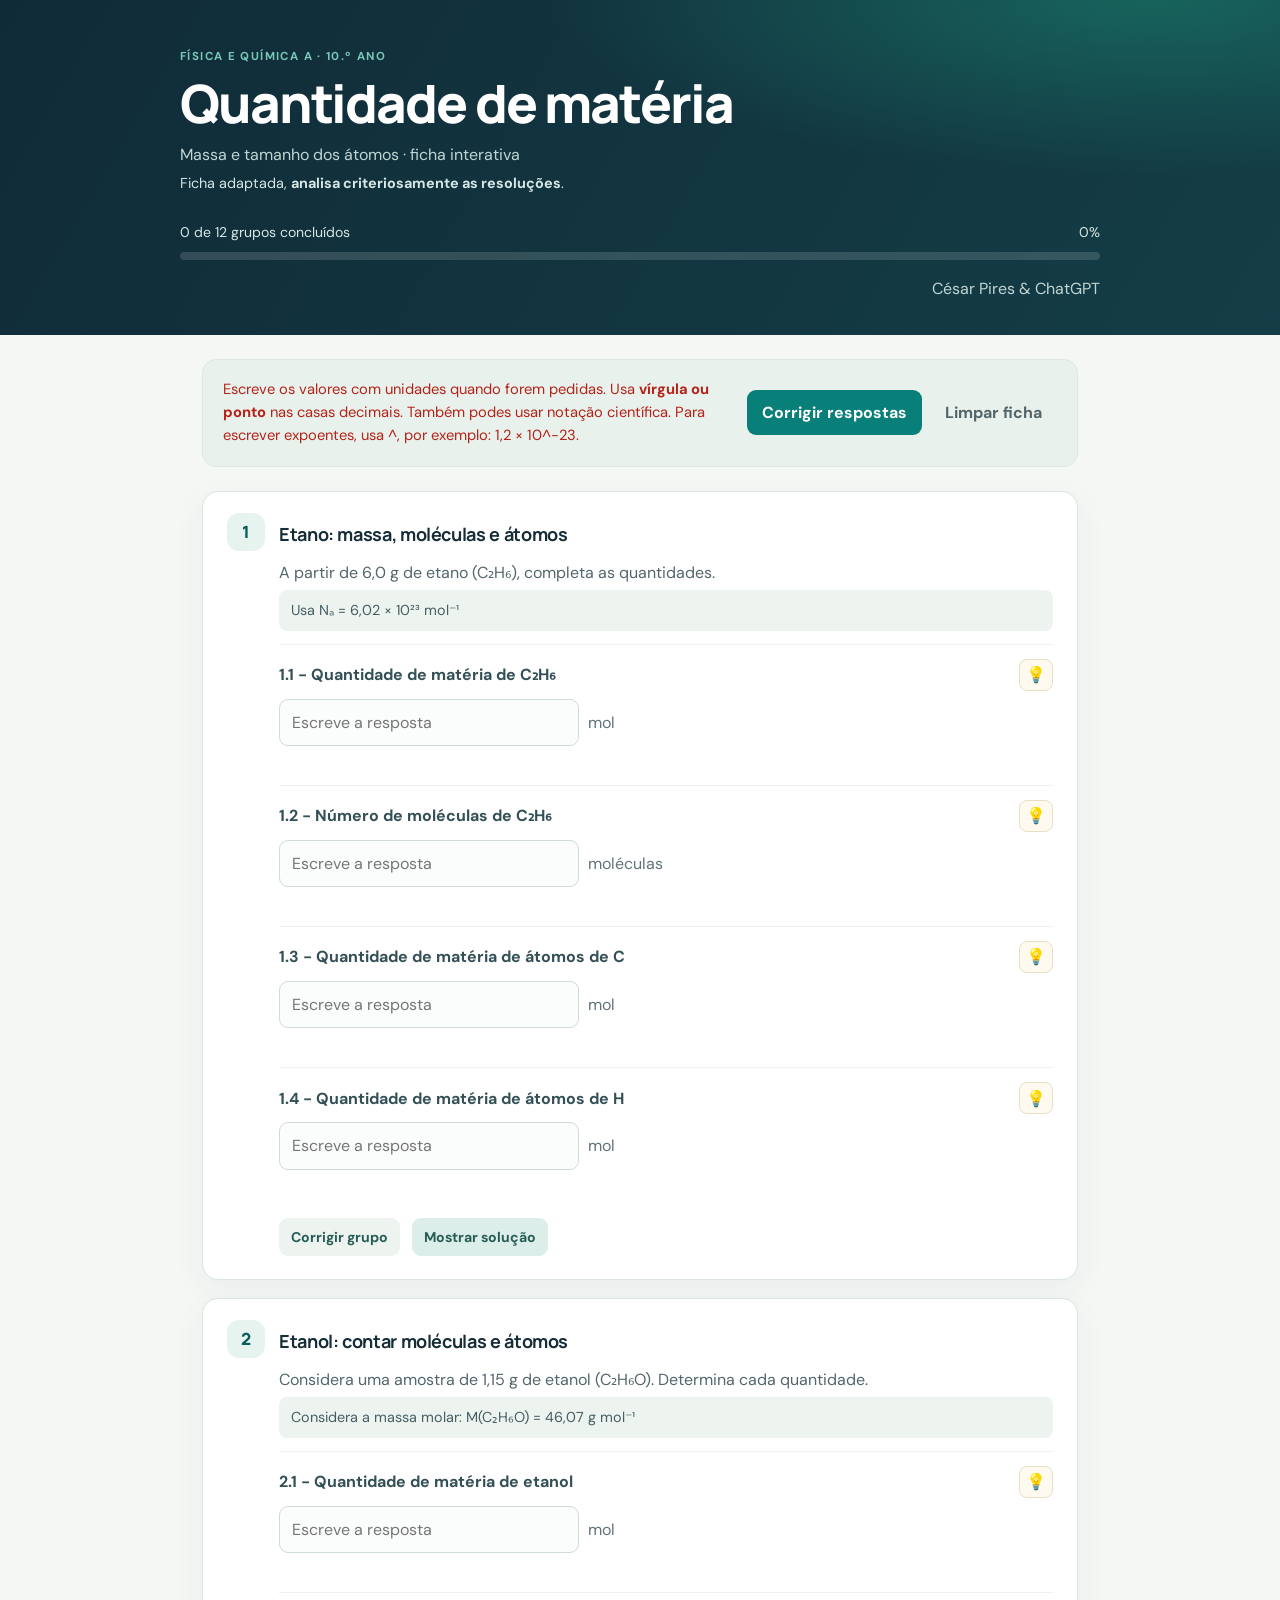
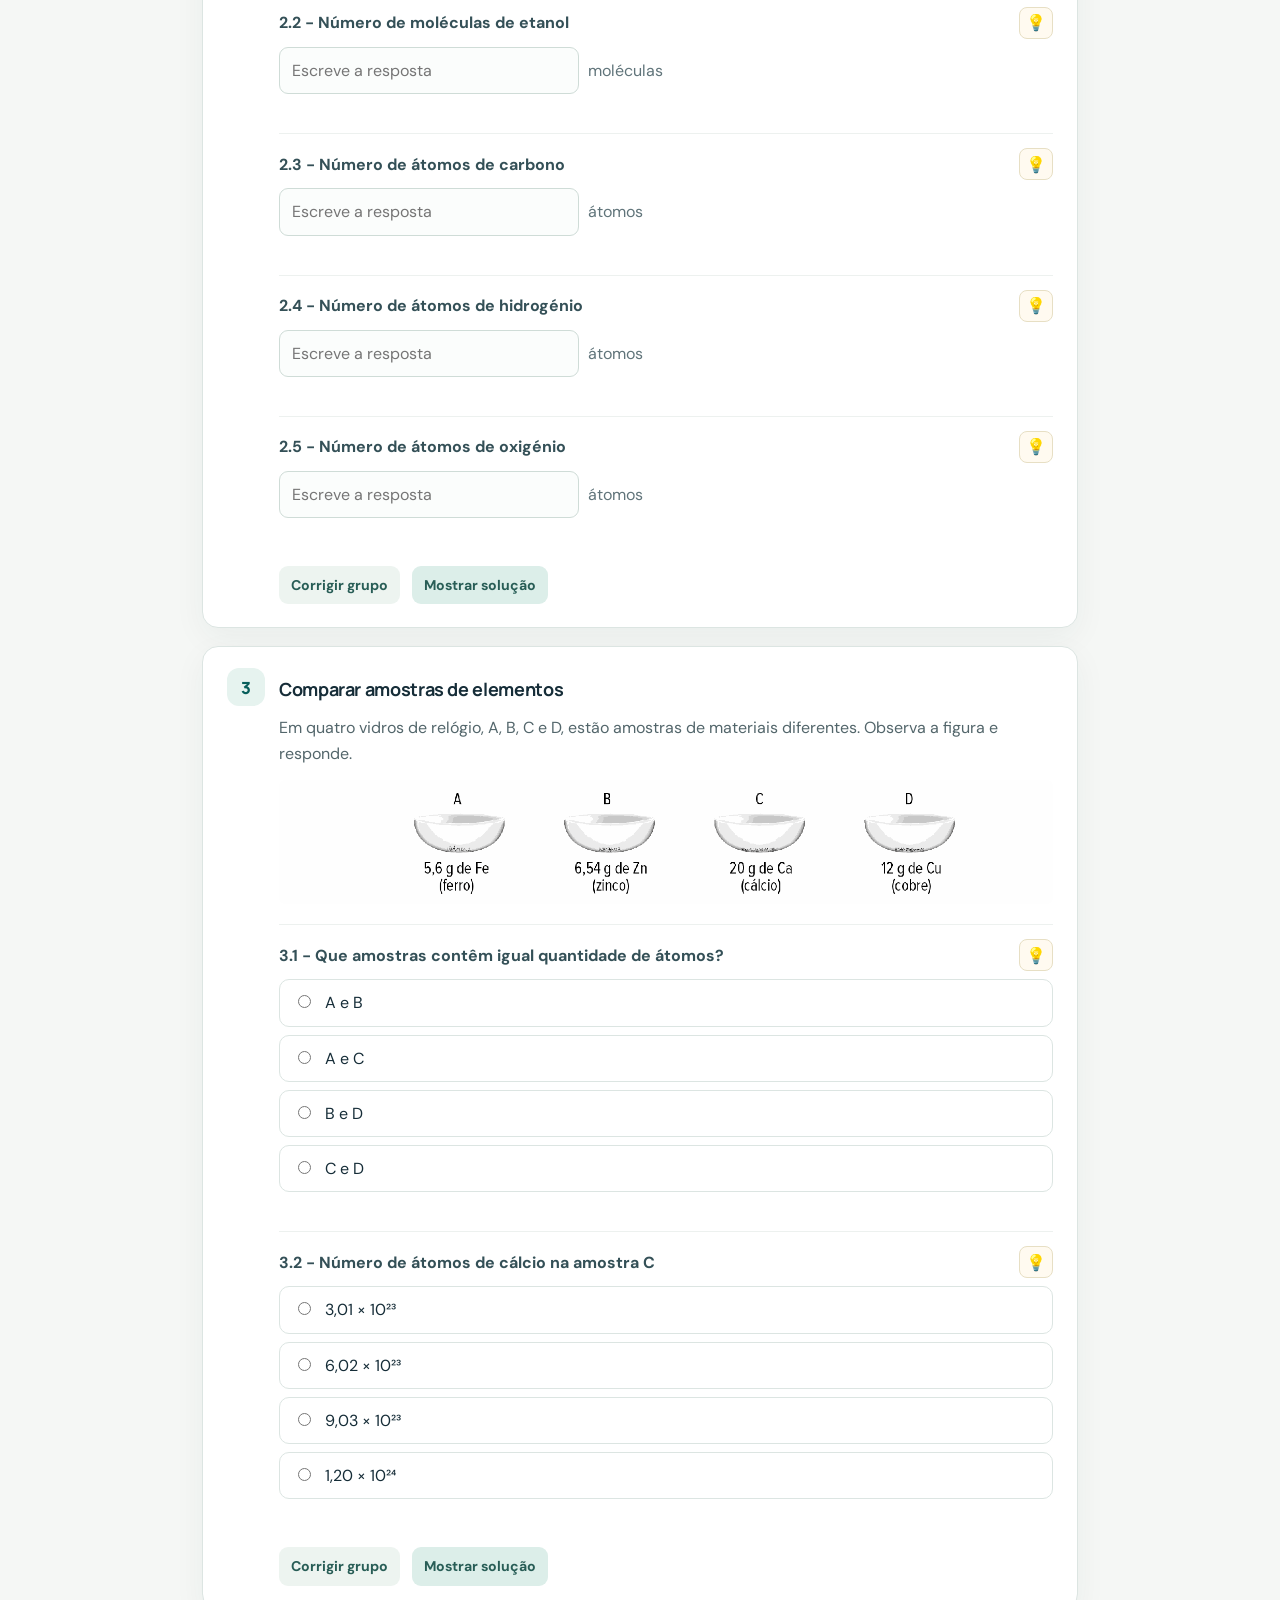
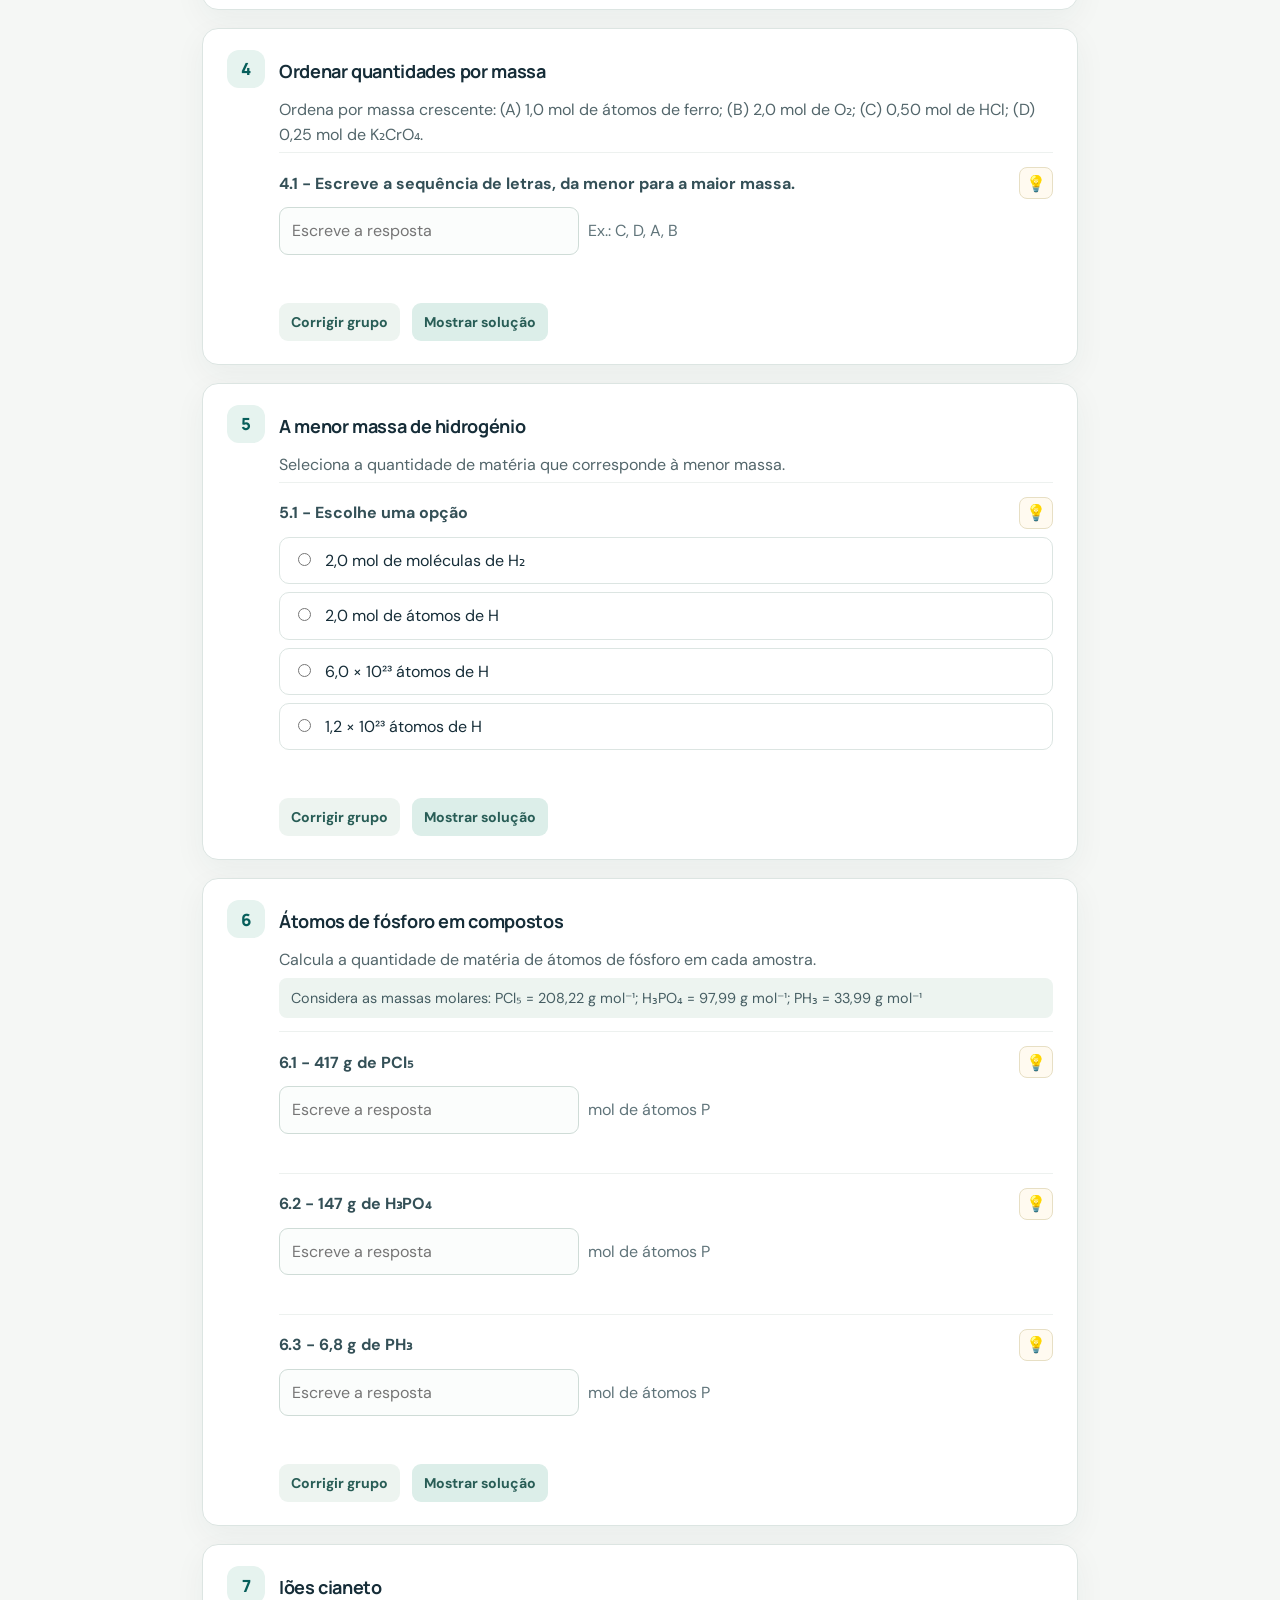
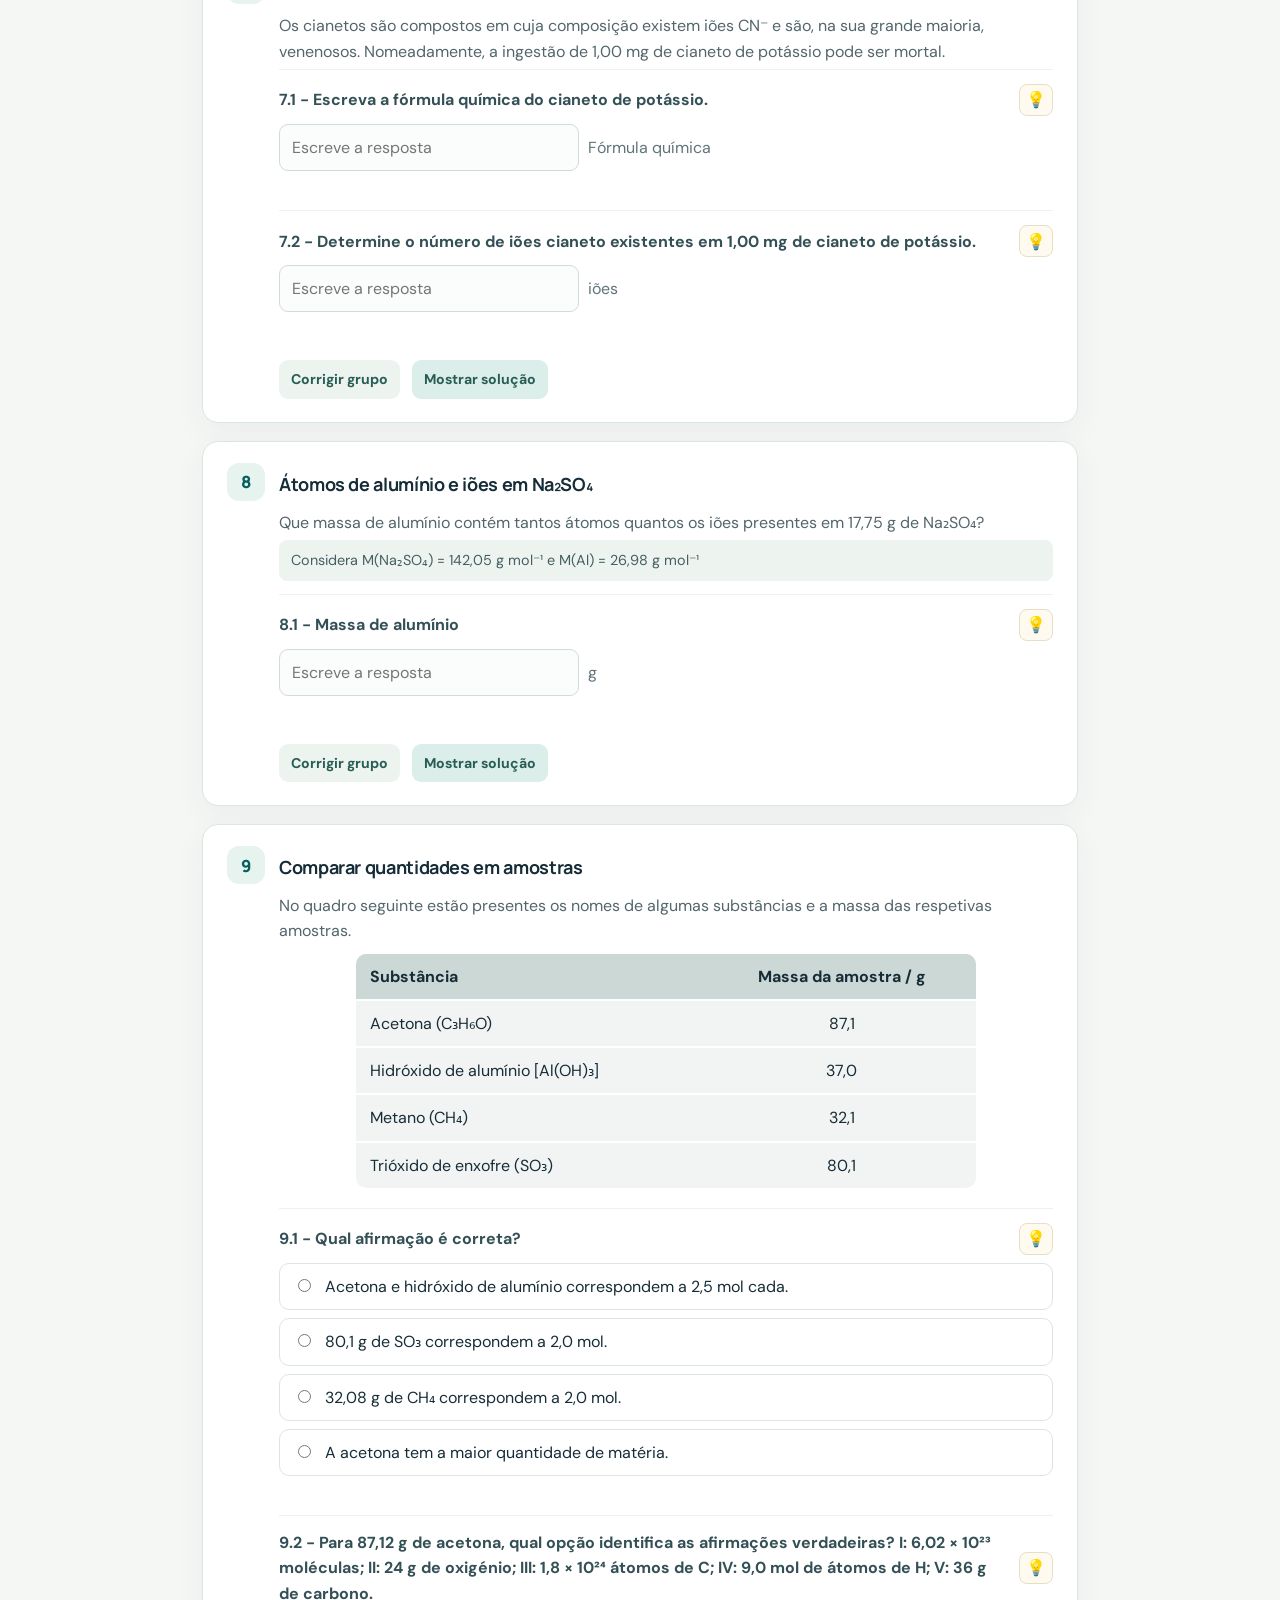
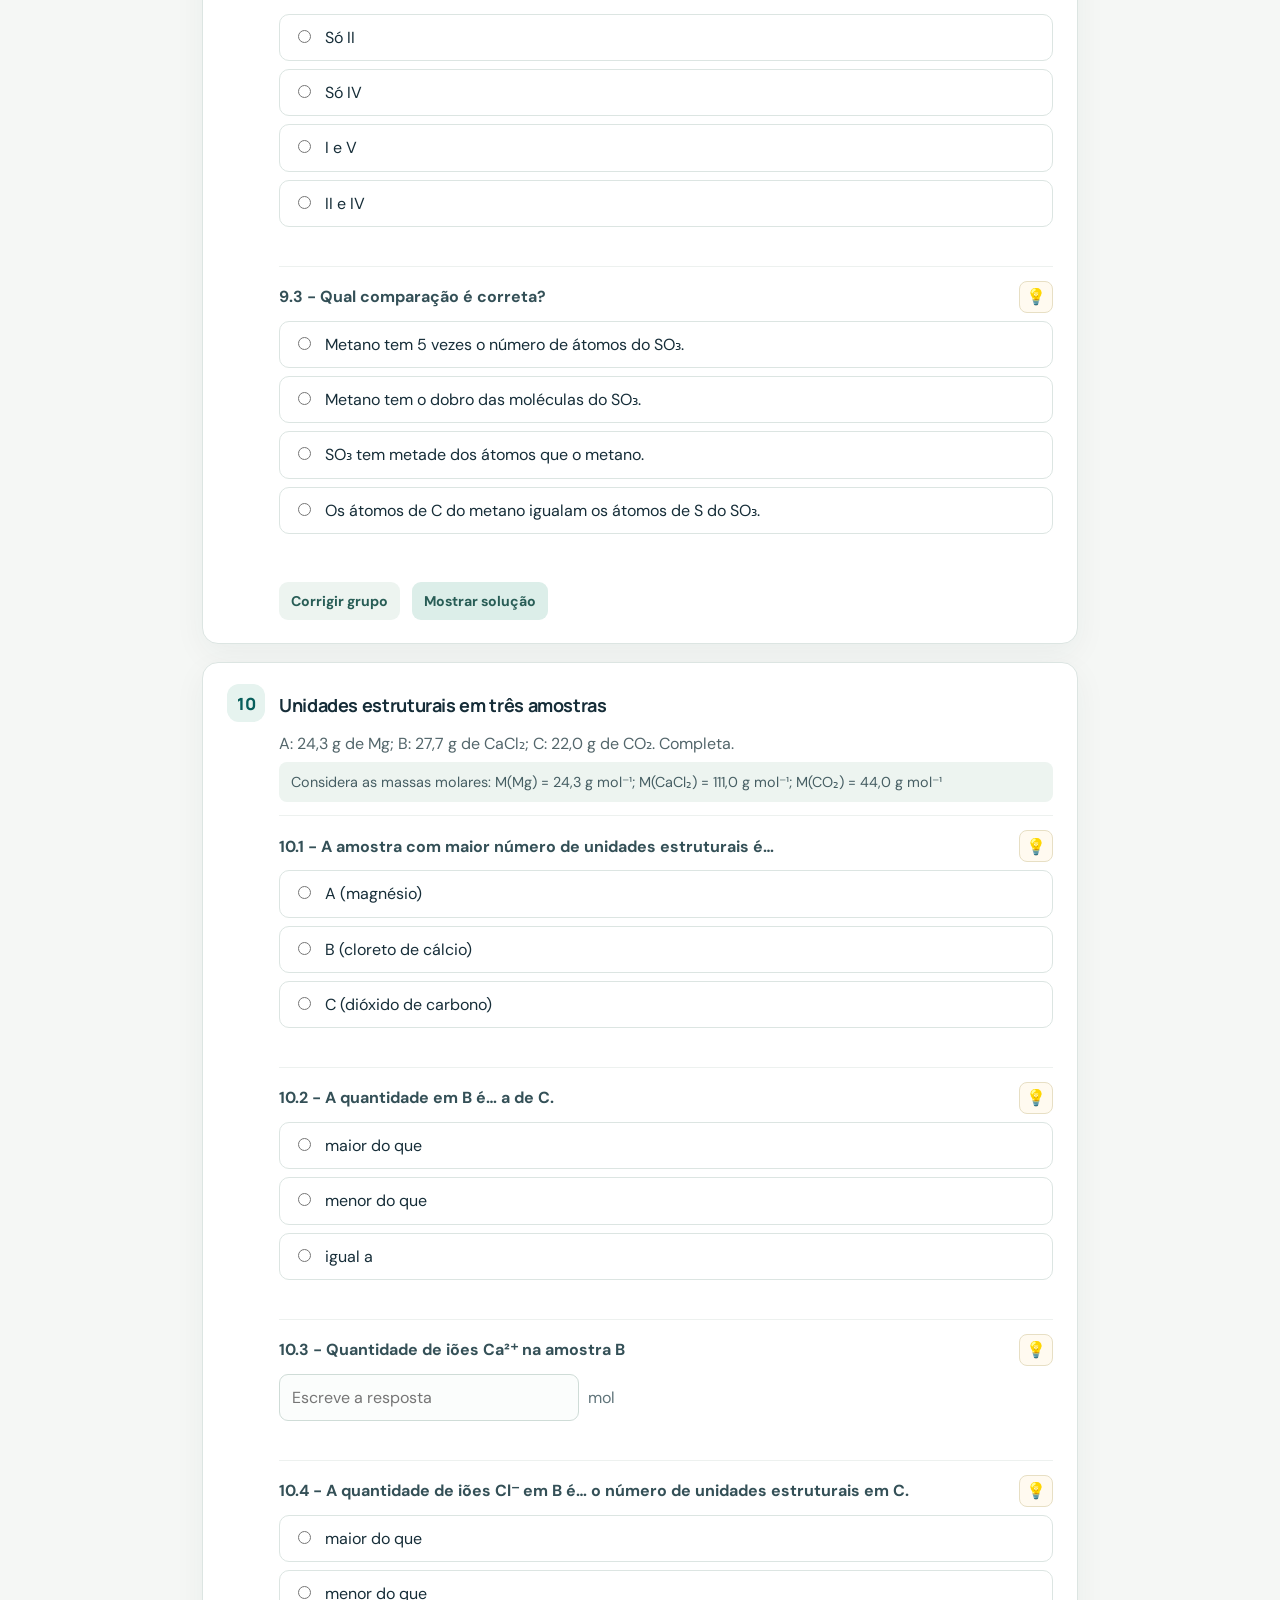
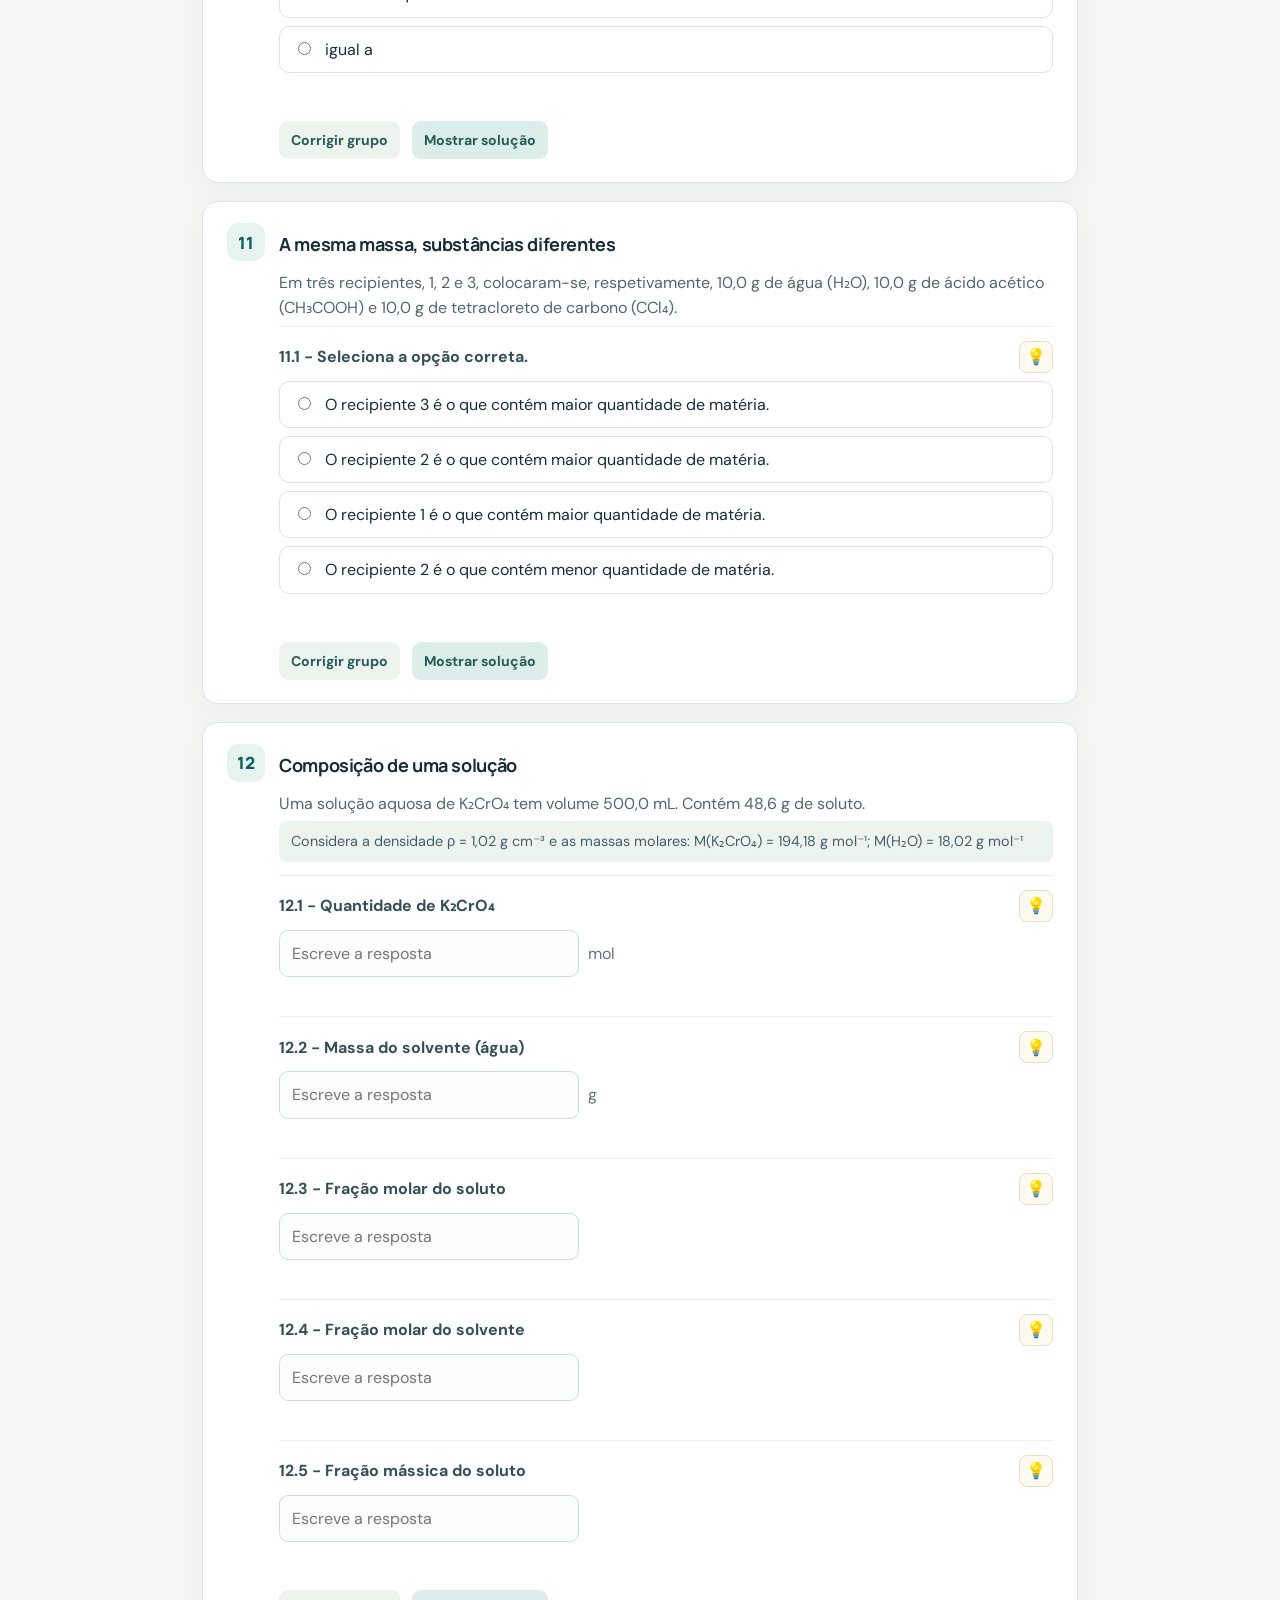
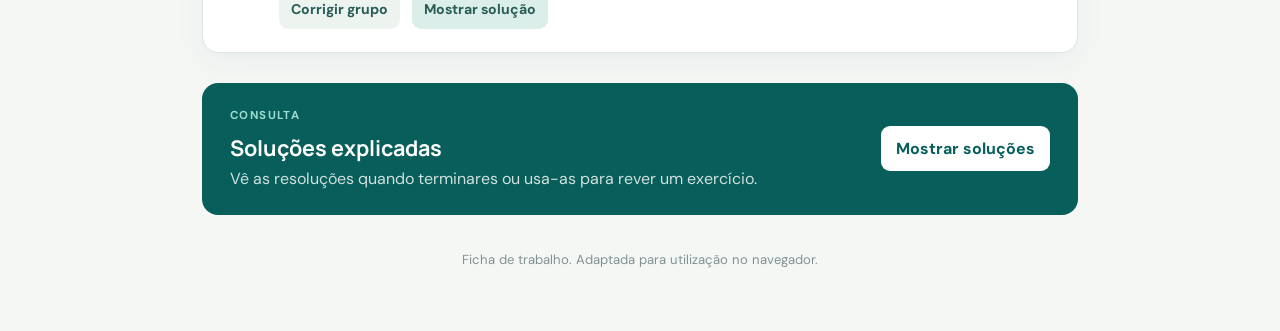
==== 10ano/elementos-quimicos-e-sua-organizacao/1-4-quantidade-em-quimica/ficha-1/index.html @ af4a2283 "Highlight resolution reminder in header" ====
<!doctype html>
<html lang="pt-PT">
<head>
  <meta charset="utf-8">
  <meta name="viewport" content="width=device-width, initial-scale=1">
  <meta name="theme-color" content="#102b38">
  <title>Quantidade de matéria | Ficha interativa</title>
  <link rel="stylesheet" href="style.css?v=20261119-3">
  <script src="app.js?v=20261119-4" defer></script>
</head>
<body>
  <header class="hero">
    <div class="hero-inner">
      <p class="eyebrow">Física e Química A · 10.º ano</p>
      <h1>Quantidade de matéria</h1>
      <p class="subtitle">Massa e tamanho dos átomos · ficha interativa</p>
      <p class="subtitle-note">Ficha adaptada, <strong class="resolution-emphasis">analisa criteriosamente as resoluções</strong>.</p>
      <div class="progress-row"><span id="progress-label">0 de 12 grupos concluídos</span><span id="progress-percent">0%</span></div>
      <div class="progress-track"><div id="progress-bar"></div></div>
      <p class="author-signature">César Pires &amp; ChatGPT</p>
    </div>
  </header>
  <main>
    <section class="toolbar" aria-label="Controlos da ficha">
      <p>Escreve os valores com unidades quando forem pedidas. Usa <strong>vírgula ou ponto</strong> nas casas decimais. Também podes usar notação científica. Para escrever expoentes, usa ^, por exemplo: 1,2 × 10^-23.</p>
      <div class="toolbar-actions"><button id="check-all" class="button primary">Corrigir respostas</button><button id="reset" class="button quiet">Limpar ficha</button></div>
    </section>
    <div id="questions"></div>
    <section class="finish-card">
      <div><p class="eyebrow">Consulta</p><h2>Soluções explicadas</h2><p>Vê as resoluções quando terminares ou usa-as para rever um exercício.</p></div>
      <button id="toggle-solutions" class="button light">Mostrar soluções</button>
    </section>
    <section id="solutions" class="solutions hidden" aria-label="Soluções explicadas"></section>
    <footer>Ficha de trabalho. Adaptada para utilização no navegador.</footer>
  </main>
</body>
</html>
---- 10ano/elementos-quimicos-e-sua-organizacao/1-4-quantidade-em-quimica/ficha-1/style.css ----
@import url('https://fonts.googleapis.com/css2?family=DM+Sans:wght@400;500;600;700&family=Manrope:wght@500;600;700;800&display=swap');
:root{--ink:#162d38;--muted:#61727a;--paper:#f5f7f5;--white:#fff;--teal:#087f78;--teal-dark:#075e5b;--line:#dce5e2;--gold:#f4c66b;--good:#168456;--bad:#b54d40;--shadow:0 10px 32px #16343c0d}
*{box-sizing:border-box}body{margin:0;background:var(--paper);color:var(--ink);font:16px/1.58 'DM Sans',sans-serif}button,input{font:inherit}.hero{background:radial-gradient(ellipse at 90% 0%,#17635c 0,transparent 37%),linear-gradient(120deg,#102b38,#143e47);color:#fff;padding:48px 24px 34px}.hero-inner,main{max-width:920px;margin:auto}.eyebrow{text-transform:uppercase;letter-spacing:.12em;font-size:.72rem;font-weight:700;color:#78c7b8;margin:0 0 8px}.hero h1{font:800 clamp(2rem,5vw,3.3rem)/1.1 Manrope,sans-serif;letter-spacing:-.04em;margin:0}.subtitle{color:#c1d6d4;margin:10px 0 27px}.progress-row{display:flex;justify-content:space-between;color:#d6e6e4;font-size:.88rem;margin-bottom:8px}.progress-track{height:8px;border-radius:20px;background:#ffffff24;overflow:hidden}.progress-track div{height:100%;width:0;background:var(--gold);border-radius:inherit;transition:width .3s ease}main{padding:24px 22px 60px}.toolbar{display:flex;align-items:center;justify-content:space-between;gap:18px;padding:18px 20px;margin-bottom:24px;background:#e9f1ed;border:1px solid #dce9e3;border-radius:14px}.toolbar p{margin:0;color:#465e63;font-size:.92rem}.toolbar-actions{display:flex;gap:8px;flex-shrink:0}.button{border:0;border-radius:9px;padding:10px 15px;font-weight:700;cursor:pointer;transition:transform .15s,background .15s}.button:hover{transform:translateY(-1px)}.primary{background:var(--teal);color:white}.primary:hover{background:var(--teal-dark)}.quiet{background:transparent;color:#52666a}.light{background:#fff;color:var(--teal-dark)}.question{background:var(--white);border:1px solid var(--line);border-radius:16px;box-shadow:var(--shadow);margin:0 0 18px;overflow:hidden}.q-head{display:flex;gap:14px;padding:21px 24px 7px}.q-number{flex:0 0 38px;height:38px;border-radius:12px;background:#e6f3ef;color:var(--teal-dark);display:grid;place-items:center;font:800 1.05rem Manrope,sans-serif}.q-title{font:700 1.13rem Manrope,sans-serif;margin:4px 0 0;letter-spacing:-.02em}.q-body{padding:0 24px 23px 76px}.q-context{color:#53666b;margin:2px 0 13px}.part{padding:14px 0;border-top:1px solid #edf1ef}.part-label{font-weight:700;color:#345057;margin-bottom:8px}.answer-list{display:grid;gap:8px}.choice{display:flex;gap:11px;align-items:flex-start;border:1px solid var(--line);padding:10px 13px;border-radius:10px;cursor:pointer;background:#fff;transition:.15s}.choice:hover{border-color:#7bbab0;background:#f7fbf9}.choice:has(input:checked){border-color:var(--teal);background:#eff8f5}.choice input{accent-color:var(--teal);margin-top:5px}.text-answer{display:flex;align-items:center;gap:9px;flex-wrap:wrap}.text-answer input{width:min(300px,100%);padding:10px 12px;border:1px solid #cfdcd7;border-radius:9px;background:#fbfdfc;color:var(--ink)}.text-answer input:focus{outline:3px solid #087f7826;border-color:var(--teal)}.unit{color:#60747a}.part-feedback{font-size:.88rem;min-height:1.35em;margin:6px 0 0;font-weight:700}.correct-text{color:var(--good)}.wrong-text{color:var(--bad)}.q-actions{display:flex;align-items:center;gap:12px;margin-top:9px}.small-check{background:#edf4f0;color:#285d56;padding:8px 12px;font-size:.88rem}.q-status{font-size:.85rem;color:var(--muted)}.done .q-number{background:#dff3e8;color:var(--good)}.finish-card{margin:30px 0 0;background:var(--teal-dark);color:#fff;border-radius:16px;padding:24px 28px;display:flex;align-items:center;justify-content:space-between;gap:16px}.finish-card .eyebrow{color:#9edbd0}.finish-card h2{font:700 1.35rem Manrope;margin:0 0 4px}.finish-card p:last-child{color:#d0e1de;margin:0}.solutions{margin-top:16px;background:#fff;border:1px solid var(--line);border-radius:16px;padding:24px 28px;box-shadow:var(--shadow)}.solutions h3{font:700 1rem Manrope;margin:17px 0 5px;color:var(--teal-dark)}.solutions p{margin:4px 0;color:#465a60}.hidden{display:none}footer{text-align:center;color:#829194;font-size:.82rem;margin-top:35px}@media(max-width:650px){.hero{padding:34px 20px 27px}main{padding:18px 14px 42px}.toolbar{align-items:flex-start;flex-direction:column}.toolbar-actions{width:100%}.toolbar-actions .button{flex:1}.q-head{padding:17px 16px 5px}.q-body{padding:0 16px 19px}.q-number{flex-basis:34px;height:34px}.finish-card{align-items:flex-start;flex-direction:column;padding:21px}.finish-card .button{width:100%}.solutions{padding:19px}}
:root{--hint-bg:#fffdf5;--hint-border:#eadcae}
.question{position:relative;overflow:visible}.q-head{align-items:center}.q-title{flex:1}.hint-trigger{flex:0 0 auto;border:1px solid #e7dfc4;background:#fffaf0;color:#725b20;border-radius:10px;min-width:42px;height:40px;cursor:pointer;font-size:1.2rem;box-shadow:0 2px 8px #42330d0d}.hint-trigger:hover,.hint-trigger[aria-expanded="true"]{background:#fff0c9;border-color:#dec36e}.hint-trigger:focus-visible,.hint-close:focus-visible,.hint-next:focus-visible{outline:3px solid #087f7844;outline-offset:2px}.hint-popover{position:absolute;z-index:5;top:65px;right:18px;width:min(370px,calc(100% - 36px));padding:16px 17px 14px;background:var(--hint-bg);border:1px solid var(--hint-border);border-radius:14px;box-shadow:0 14px 36px #172b2b25}.hint-popover[hidden]{display:none}.hint-popover:before{content:"";position:absolute;right:18px;top:-7px;width:12px;height:12px;transform:rotate(45deg);background:var(--hint-bg);border-left:1px solid var(--hint-border);border-top:1px solid var(--hint-border)}.hint-top{display:flex;align-items:center;justify-content:space-between;gap:12px;color:#6d5929}.hint-top strong{font:700 .98rem Manrope,sans-serif}.hint-close{border:0;background:transparent;color:#756a4c;font-size:1.4rem;line-height:1;cursor:pointer}.hint-step{color:#394d4d;margin:11px 0 15px;font-size:.94rem}.hint-controls{display:flex;align-items:center;justify-content:space-between;gap:10px}.hint-count{font-size:.78rem;color:#83744c}.hint-next{border:0;border-radius:8px;background:#e9d895;color:#51451f;padding:8px 11px;font-weight:700;font-size:.82rem;cursor:pointer}.hint-next:hover{background:#dec879}@media(max-width:650px){.hint-popover{top:61px;right:10px;width:min(370px,calc(100% - 20px))}.hint-trigger{min-width:38px;height:38px}.q-title{font-size:1.02rem}}
.part-heading{position:relative;display:flex;align-items:center;gap:9px;margin-bottom:8px}.part-label{flex:1;margin:0}.item-hint-trigger{flex:0 0 auto;border:1px solid #e7dfc4;background:#fffaf0;color:#725b20;border-radius:8px;width:34px;height:32px;cursor:pointer;font-size:1rem}.item-hint-trigger:hover,.item-hint-trigger[aria-expanded="true"]{background:#fff0c9;border-color:#dec36e}.item-hint-trigger:focus-visible,.item-hint-close:focus-visible,.item-hint-next:focus-visible{outline:3px solid #087f7844;outline-offset:2px}.item-hint-popover{position:absolute;z-index:6;top:38px;right:0;width:min(380px,100%);padding:15px 16px 13px;background:#fffdf5;border:1px solid #eadcae;border-radius:13px;box-shadow:0 14px 36px #172b2b25}.item-hint-popover[hidden]{display:none}.item-hint-popover:before{content:"";position:absolute;right:11px;top:-7px;width:12px;height:12px;transform:rotate(45deg);background:#fffdf5;border-left:1px solid #eadcae;border-top:1px solid #eadcae}.item-hint-close{border:0;background:transparent;color:#756a4c;font-size:1.35rem;line-height:1;cursor:pointer}.item-hint-next{border:0;border-radius:8px;background:#e9d895;color:#51451f;padding:8px 11px;font-weight:700;font-size:.82rem;cursor:pointer}.item-hint-next:hover{background:#dec879}.item-hint-popover .hint-list{margin:11px 0 14px}.item-hint-popover .hint-list li{font-size:.9rem}

.question-figure{margin:14px 0 20px}.question-figure img{display:block;width:100%;max-width:100%;height:auto;border-radius:8px}

.subtitle{margin-bottom:4px}.subtitle-note{color:#d6e6e4;margin:0 0 27px;font-size:.9rem}
.toolbar>p{color:#b42318}

.question-table-wrap{overflow-x:auto;margin:10px 0 20px}.question-table{width:min(100%,620px);margin-left:auto;margin-right:auto;border-collapse:separate;border-spacing:0;background:#f2f4f3;border-radius:10px;overflow:hidden;color:var(--ink)}.question-table th{background:#cbd8d5;font-weight:700;text-align:left}.question-table th,.question-table td{padding:10px 14px;border-bottom:2px solid var(--white)}.question-table th:last-child,.question-table td:last-child{text-align:center;white-space:nowrap}.question-table tbody tr:last-child td{border-bottom:0}.visually-hidden{position:absolute;width:1px;height:1px;padding:0;margin:-1px;overflow:hidden;clip:rect(0,0,0,0);white-space:nowrap;border:0}
.author-signature{margin:1rem 0 0;text-align:right;font-size:1rem;font-weight:400;letter-spacing:normal;color:#c1d6d4}

.small-solution{background:#dceee9;color:#285d56;padding:8px 12px;font-size:.88rem}
.group-solution{margin-top:12px;padding:15px 17px;background:#f5faf7;border:1px solid #dce9e3;border-radius:12px}
.group-solution h3{font:700 1rem Manrope,sans-serif;margin:0 0 7px;color:var(--teal-dark)}
.group-solution p{margin:4px 0;color:#465a60}
.q-context{margin-bottom:5px}.q-givens{margin:0 0 13px;padding:9px 12px;background:#edf4f0;border-radius:8px;color:#465e63;font-size:.9rem}.q-givens strong{color:#285d56}
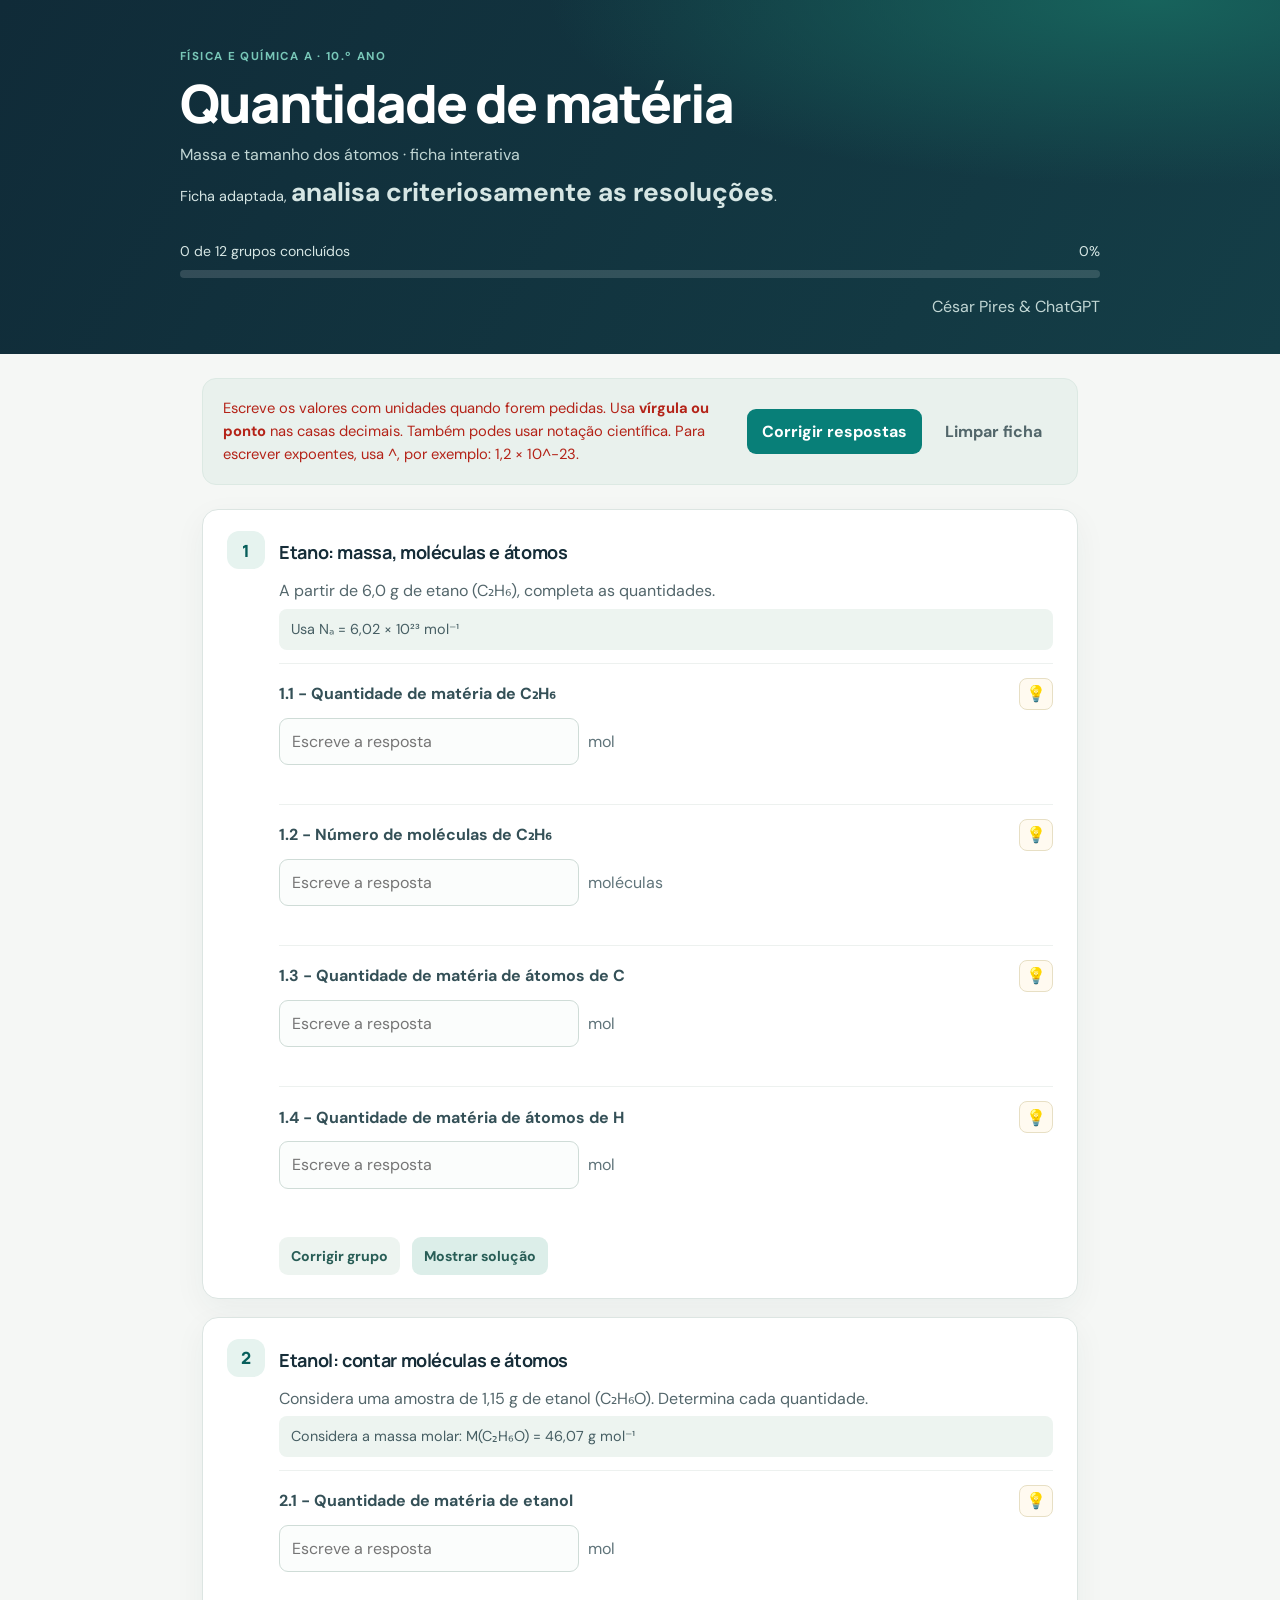
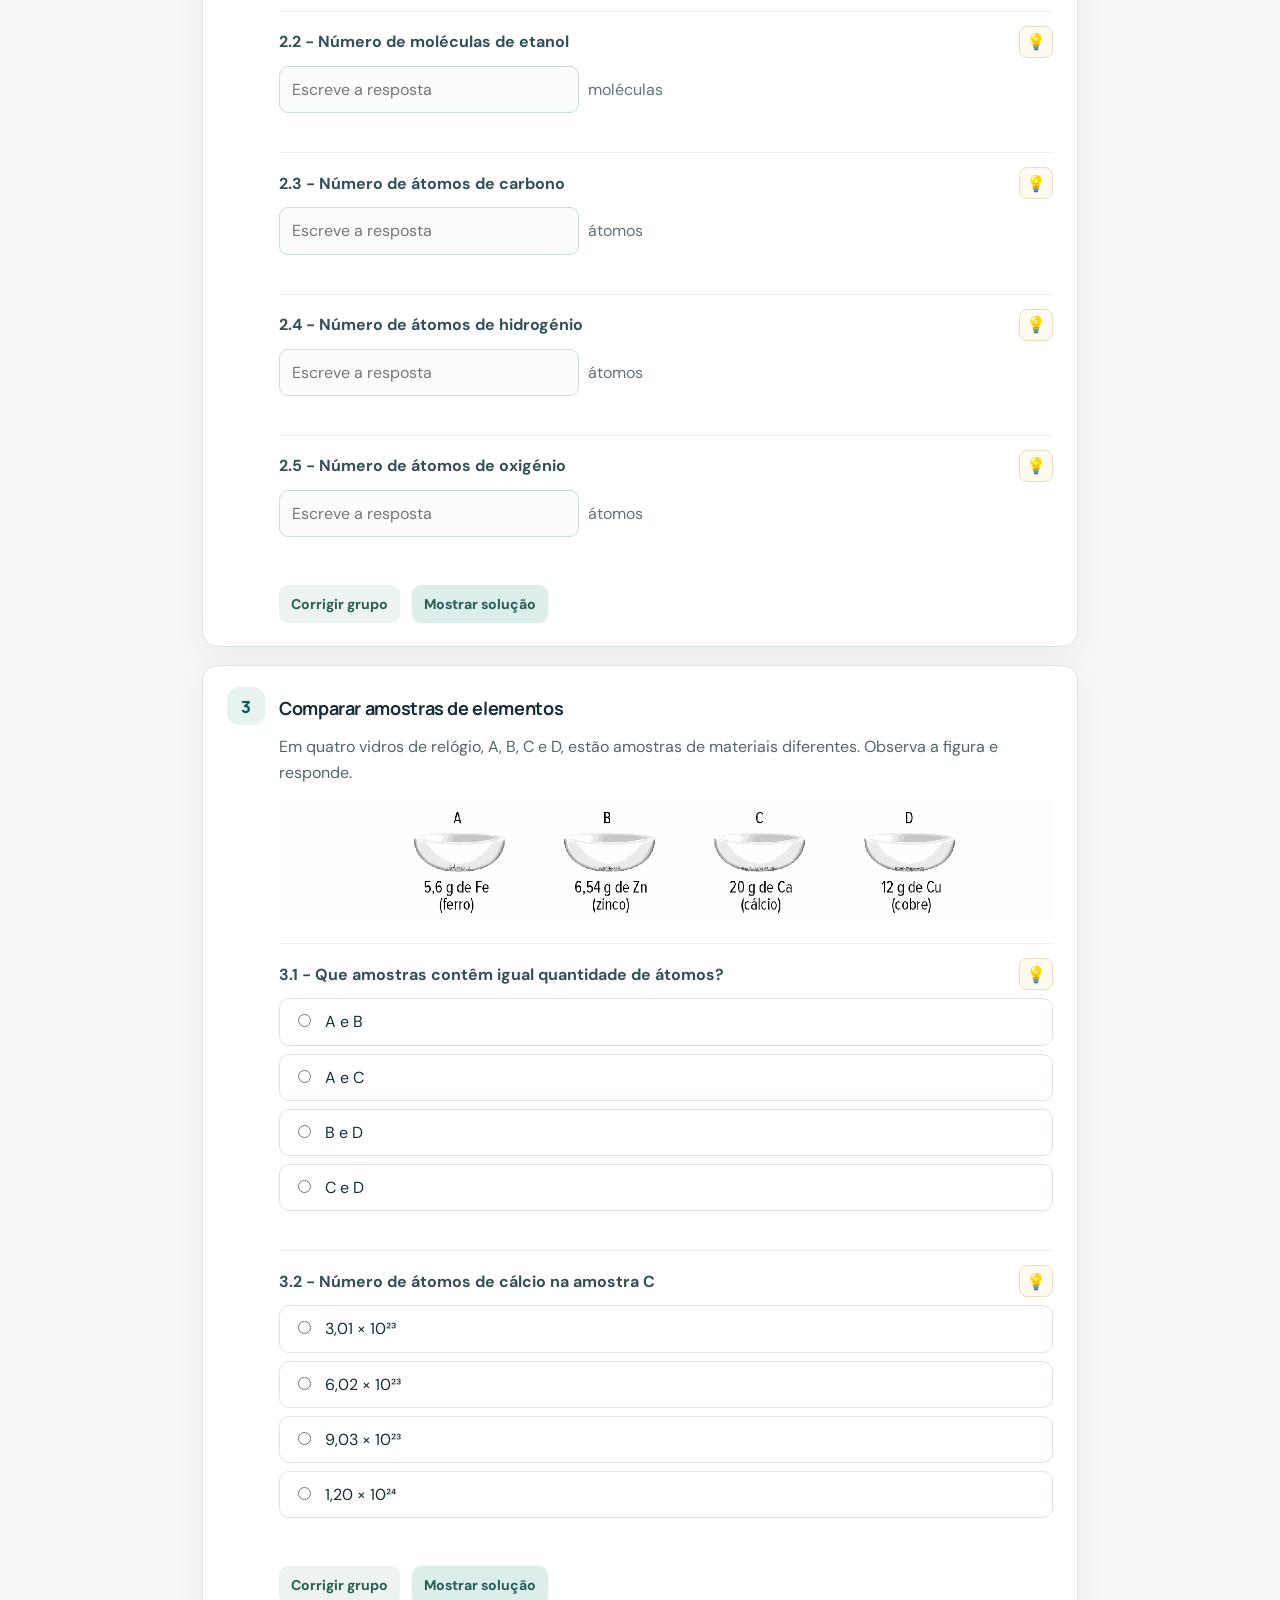
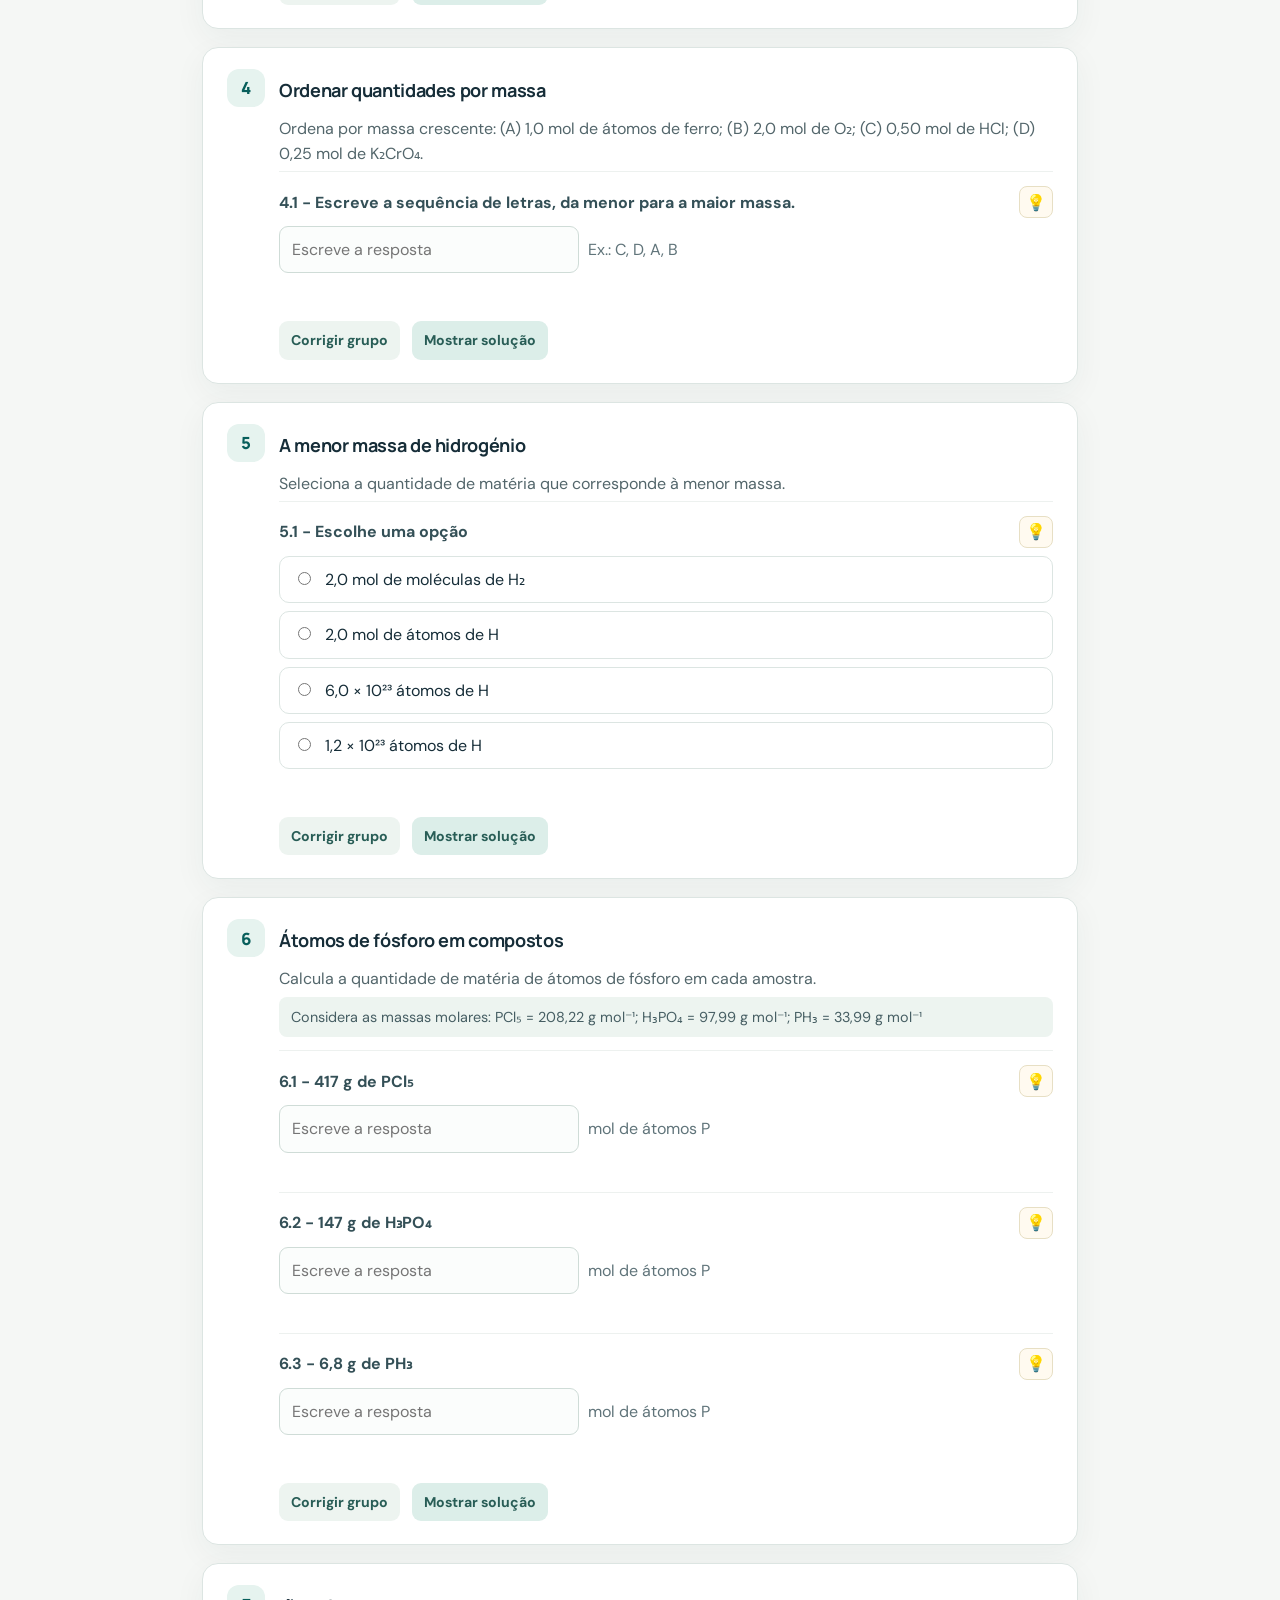
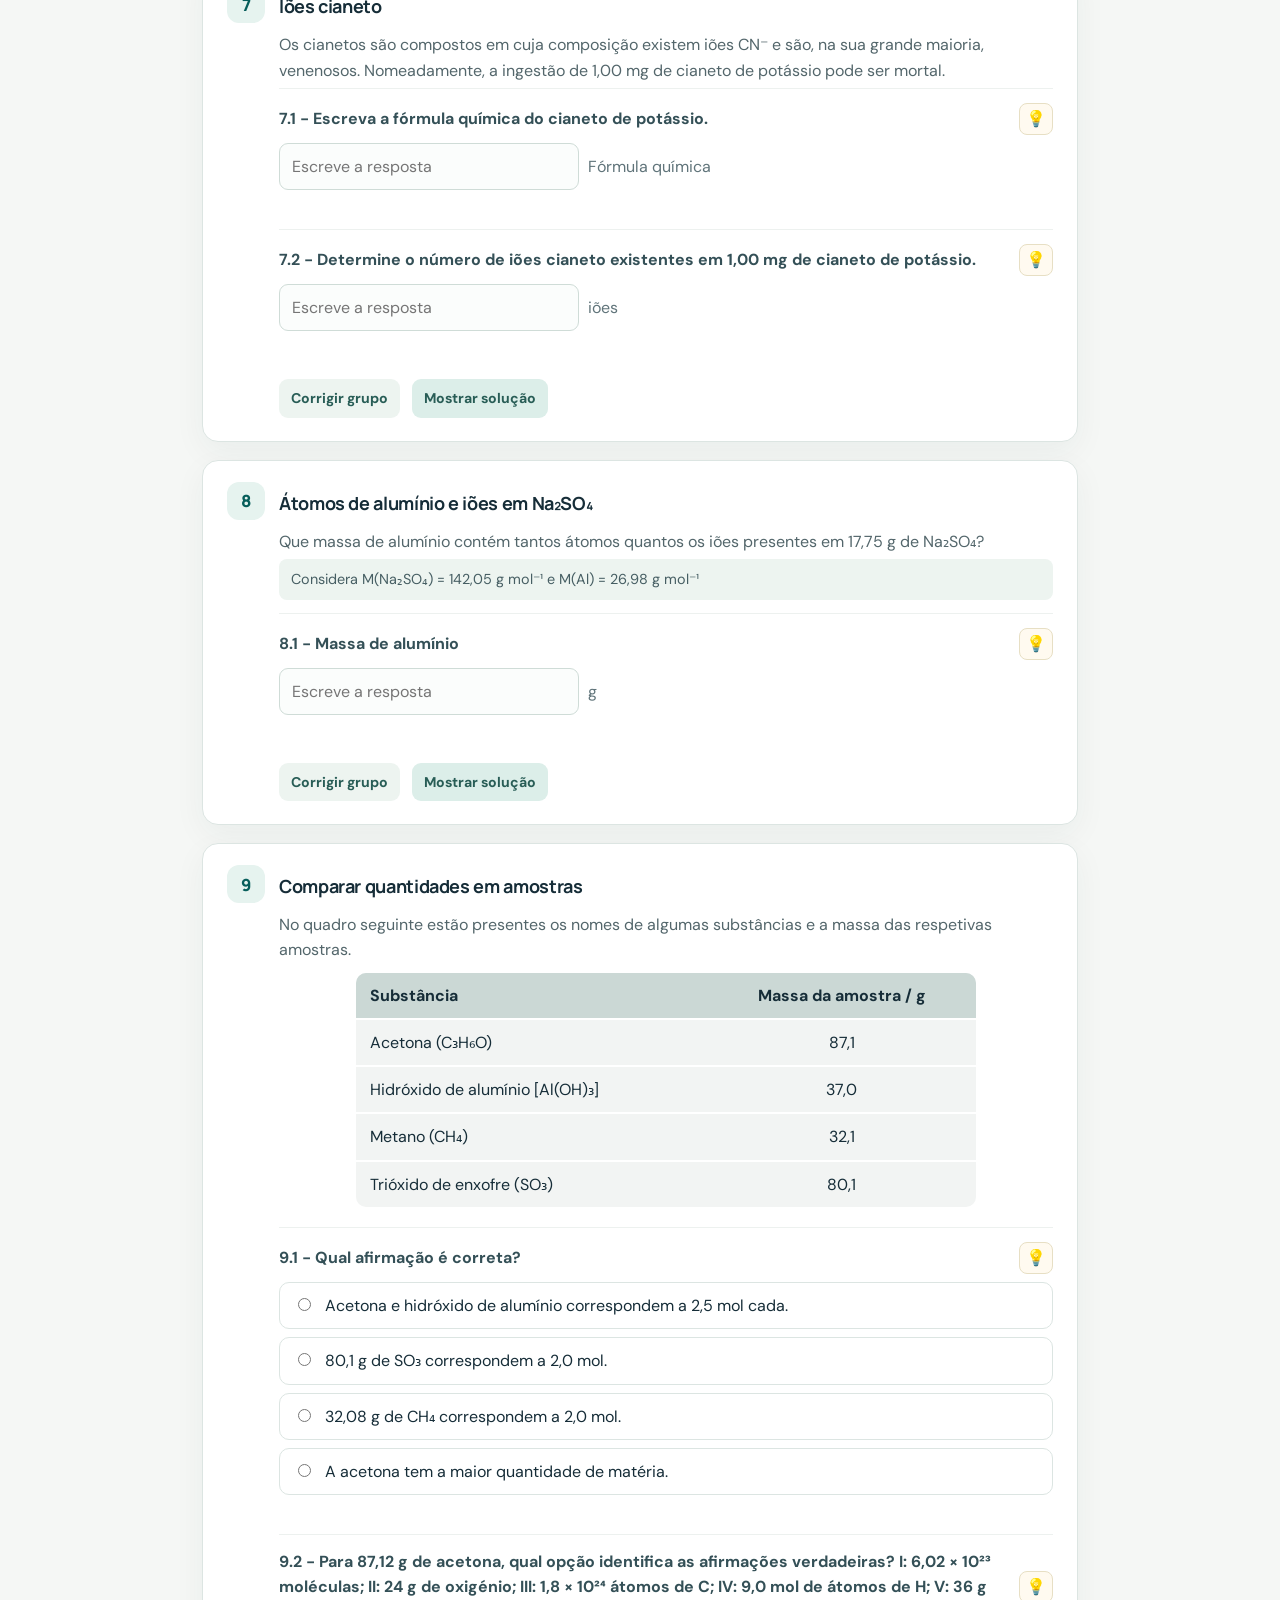
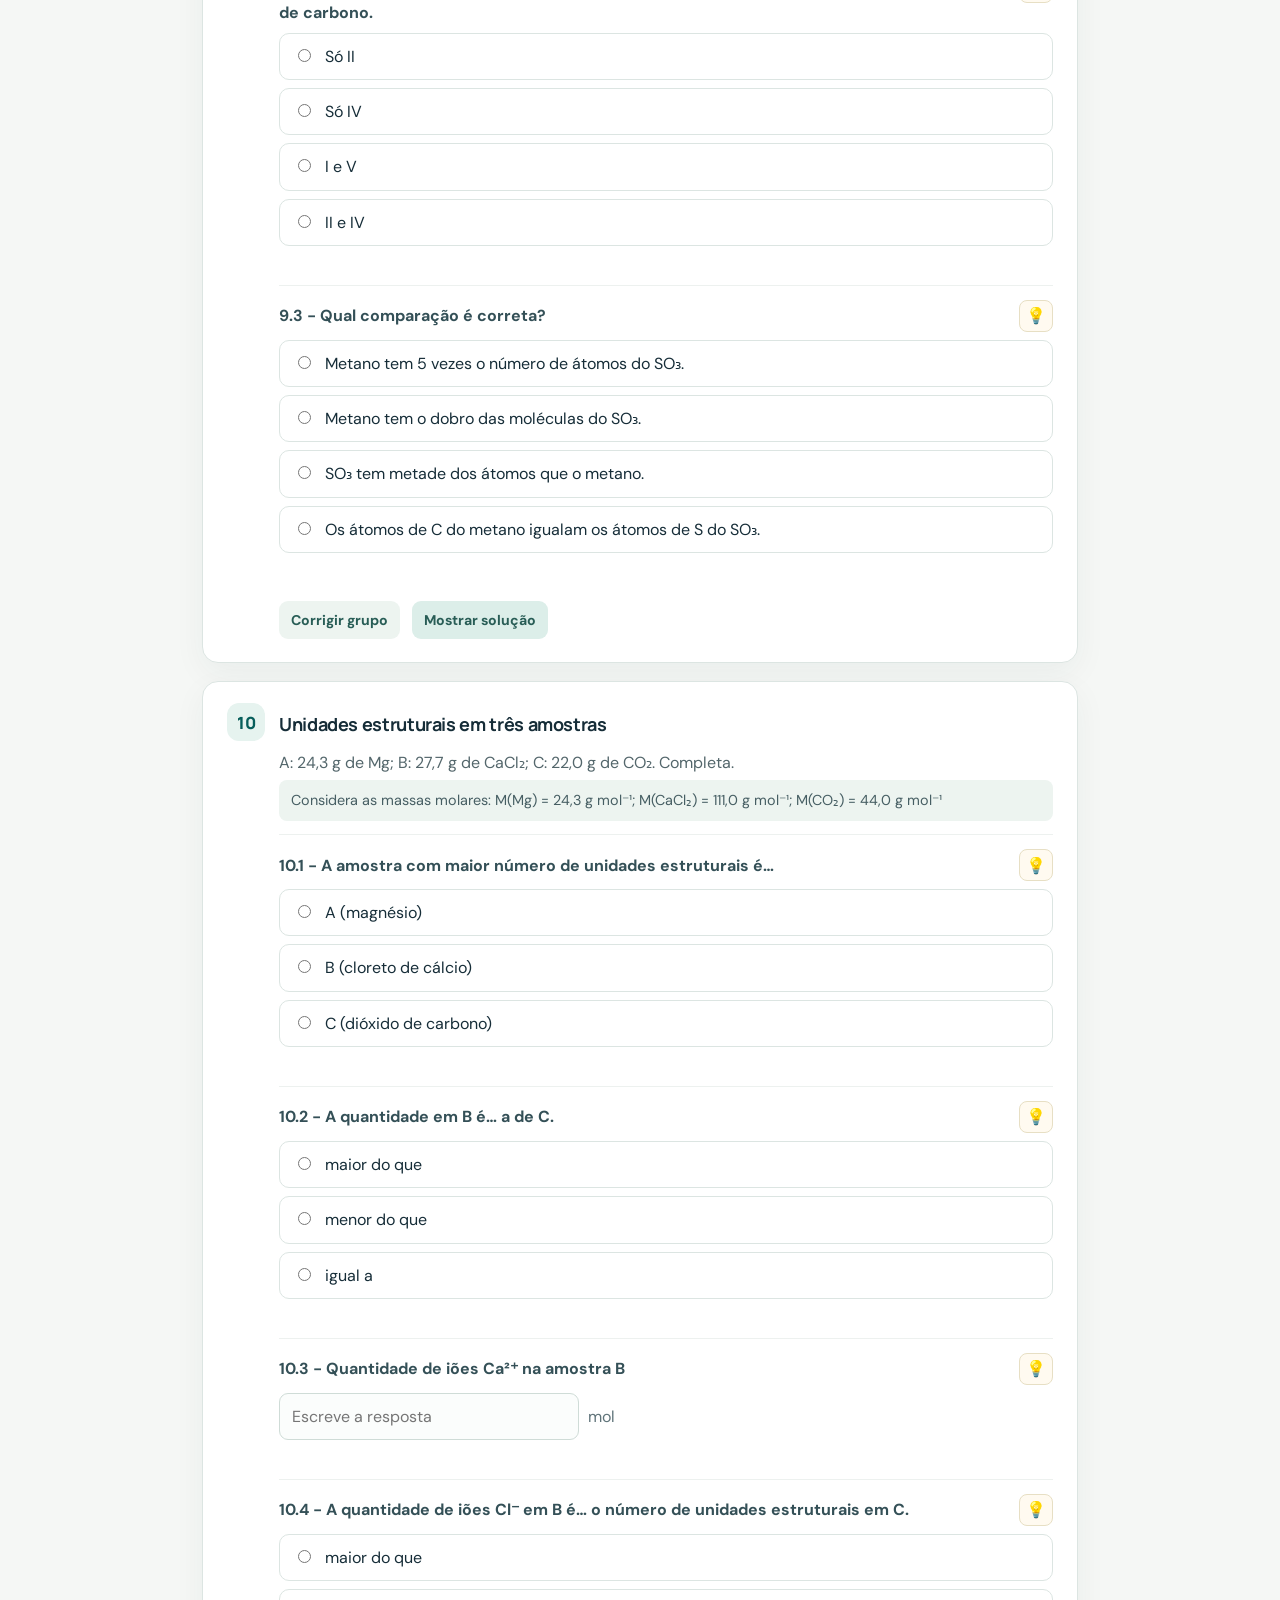
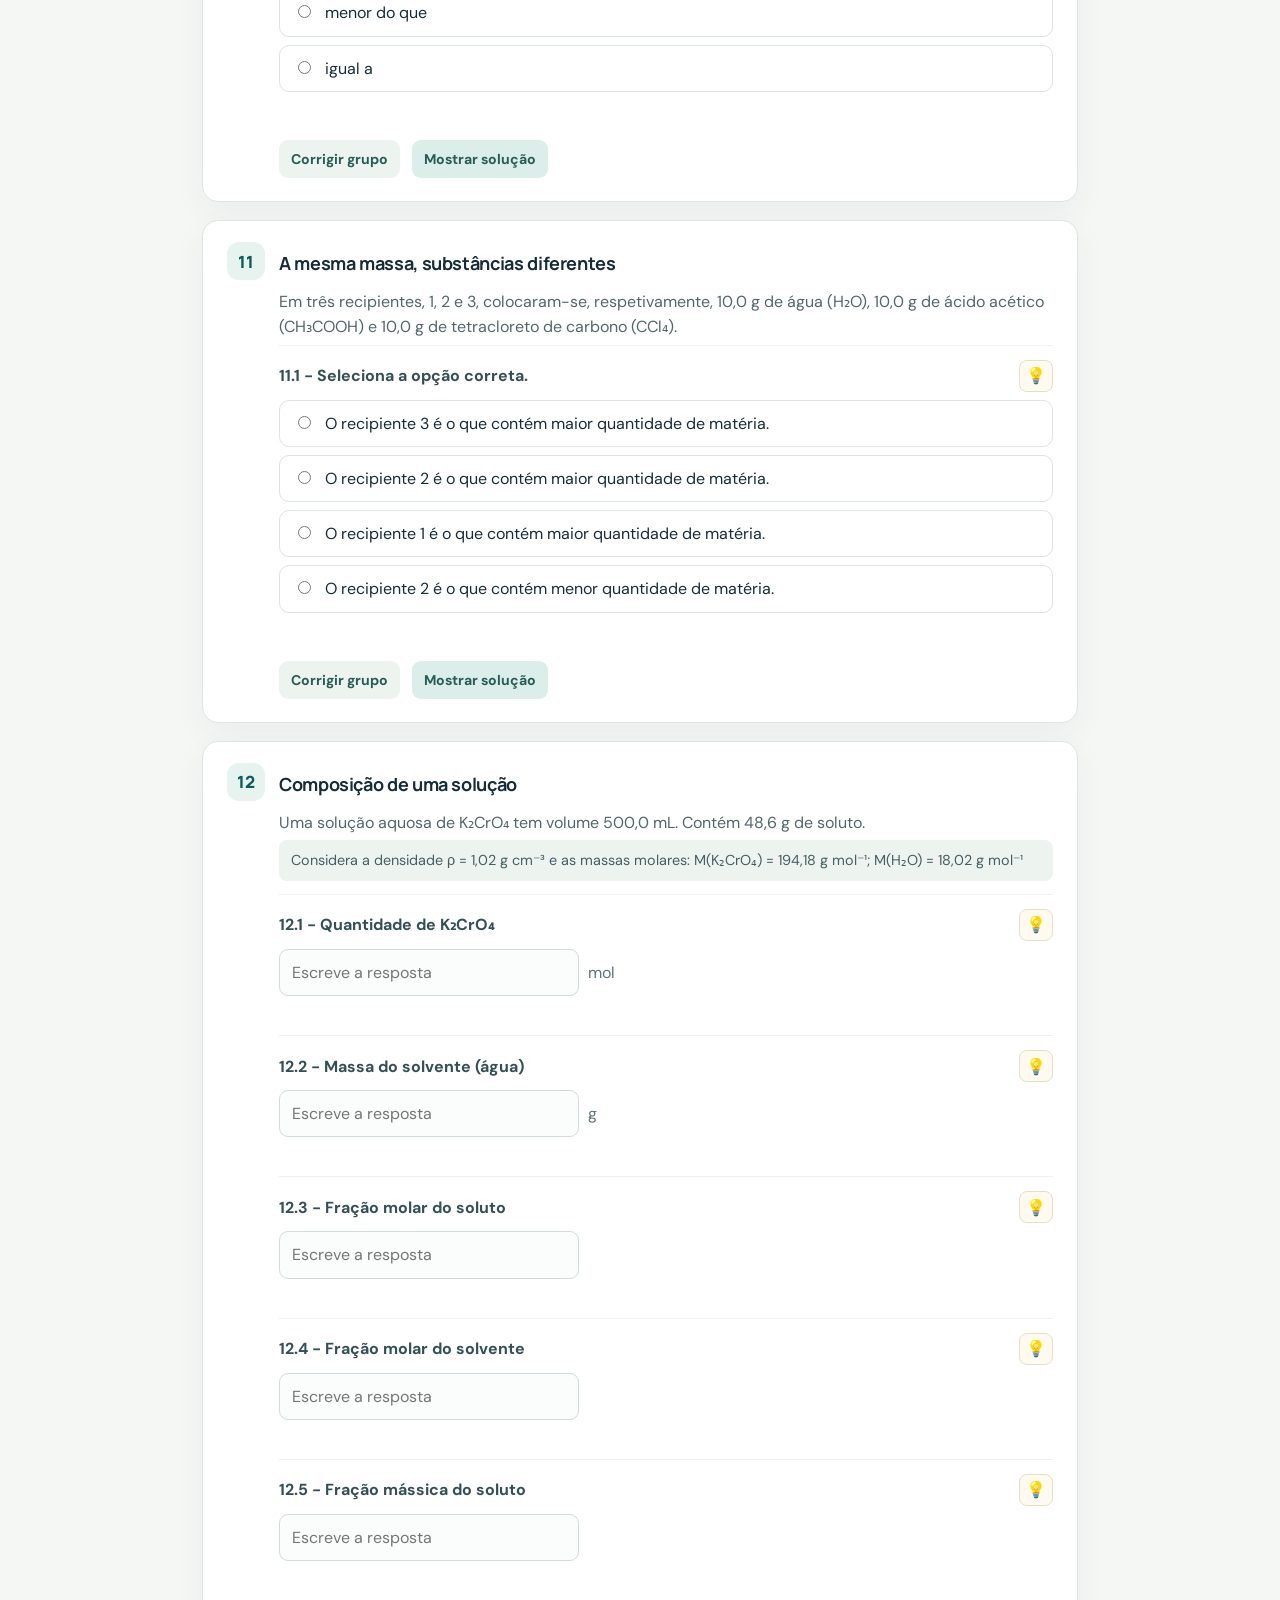
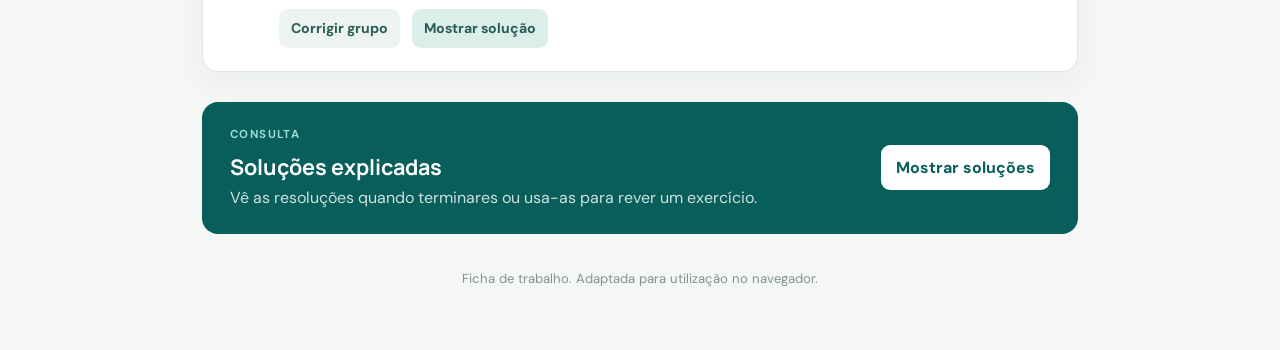
==== commit b44d68b0: "Refresh header style version" ====
--- a/10ano/elementos-quimicos-e-sua-organizacao/1-4-quantidade-em-quimica/ficha-1/index.html
+++ b/10ano/elementos-quimicos-e-sua-organizacao/1-4-quantidade-em-quimica/ficha-1/index.html
@@ -5,7 +5,7 @@
   <meta name="viewport" content="width=device-width, initial-scale=1">
   <meta name="theme-color" content="#102b38">
   <title>Quantidade de matéria | Ficha interativa</title>
-  <link rel="stylesheet" href="style.css?v=20261119-3">
+  <link rel="stylesheet" href="style.css?v=20261119-4">
   <script src="app.js?v=20261119-4" defer></script>
 </head>
 <body>
--- a/10ano/elementos-quimicos-e-sua-organizacao/1-4-quantidade-em-quimica/ficha-1/style.css
+++ b/10ano/elementos-quimicos-e-sua-organizacao/1-4-quantidade-em-quimica/ficha-1/style.css
@@ -19,3 +19,5 @@
 .group-solution p{margin:4px 0;color:#465a60}
 .q-context{margin-bottom:5px}.q-givens{margin:0 0 13px;padding:9px 12px;background:#edf4f0;border-radius:8px;color:#465e63;font-size:.9rem}.q-givens strong{color:#285d56}
 
+.resolution-emphasis{font-size:clamp(1rem,2.5vw,1.65rem);font-weight:700}
+
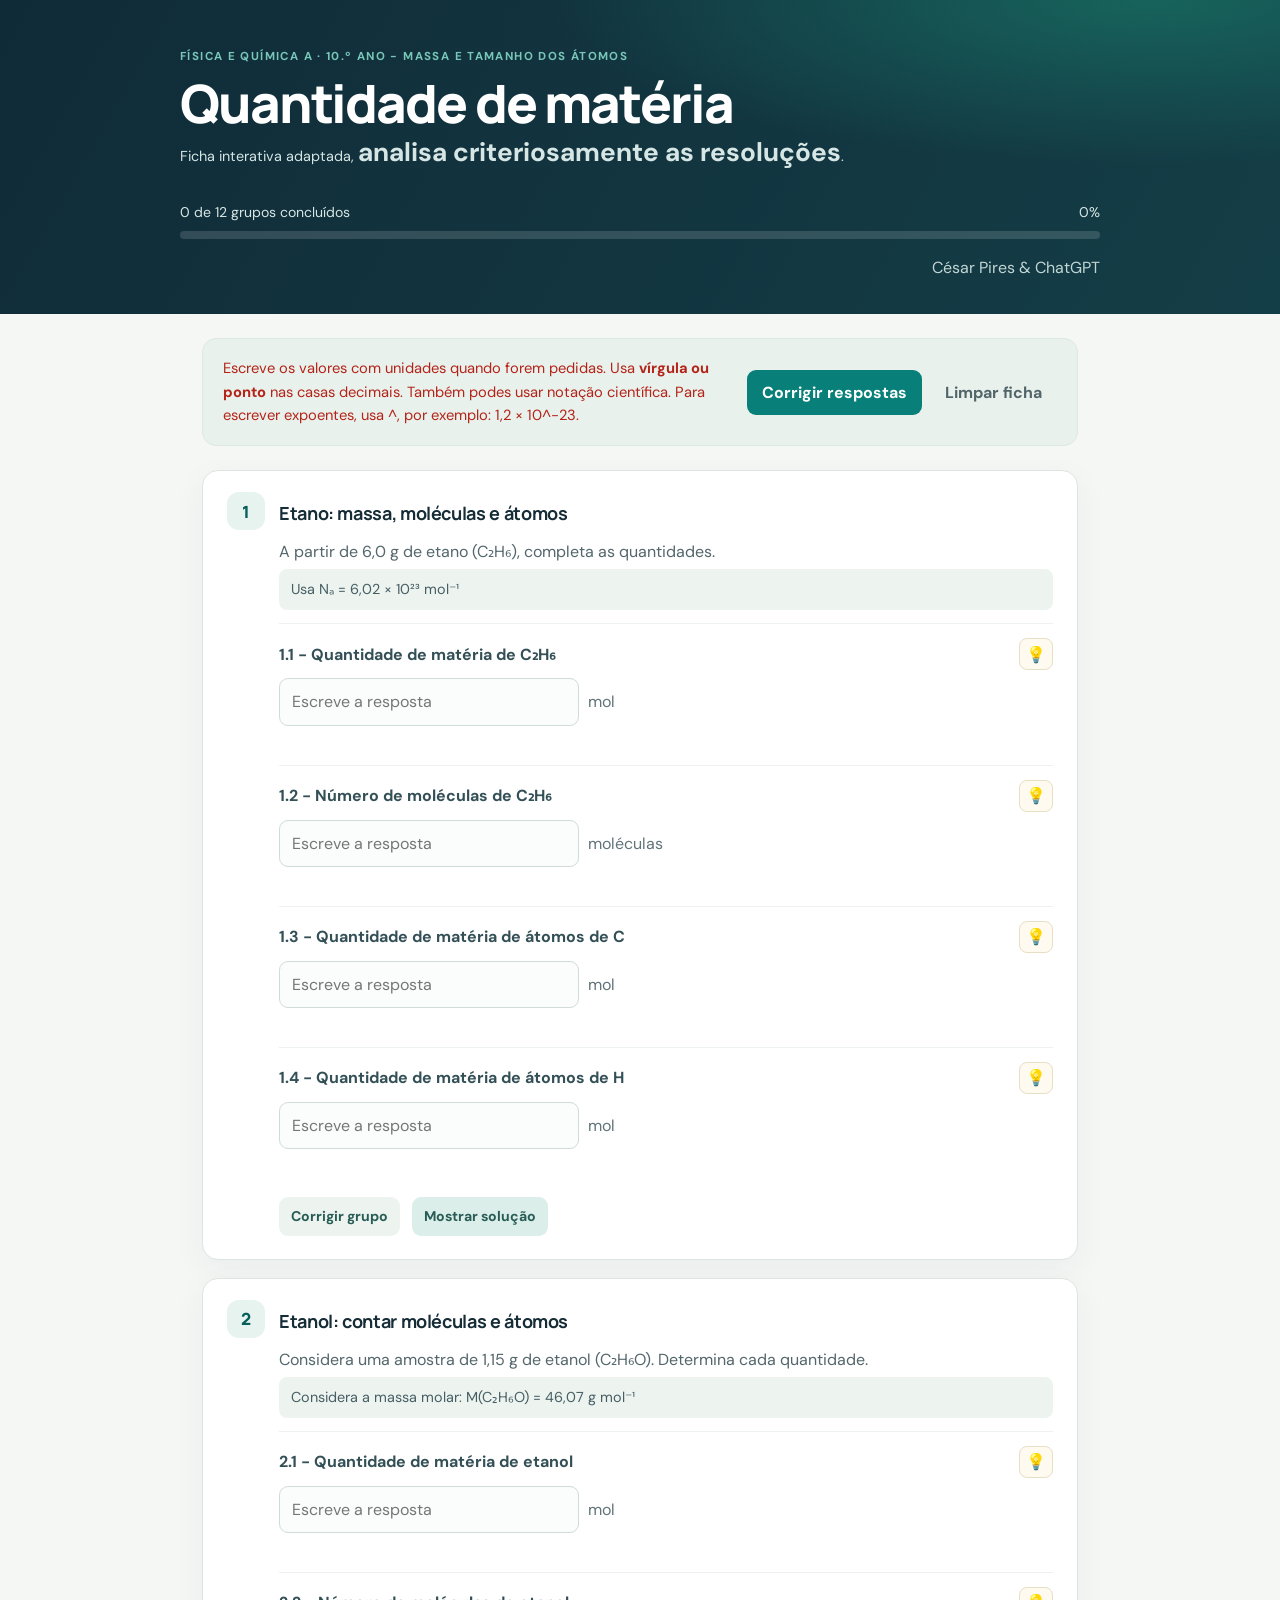
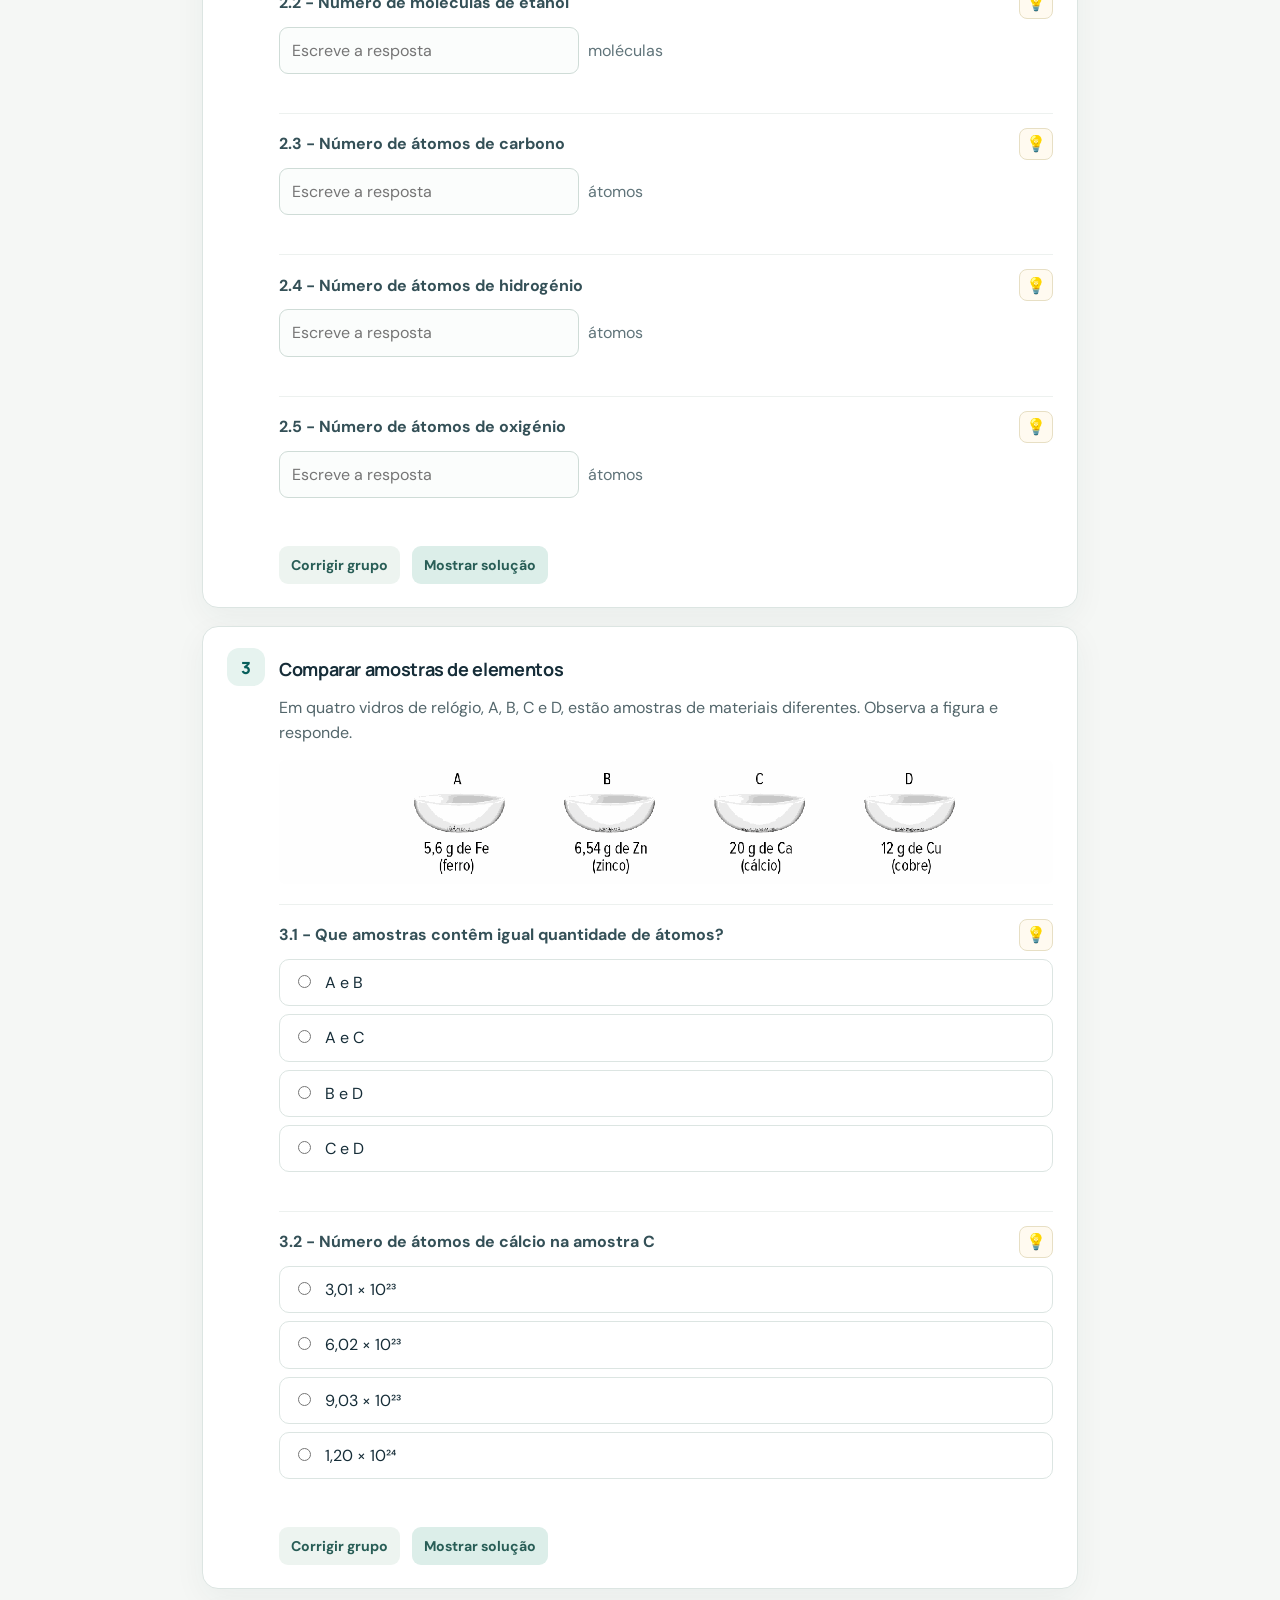
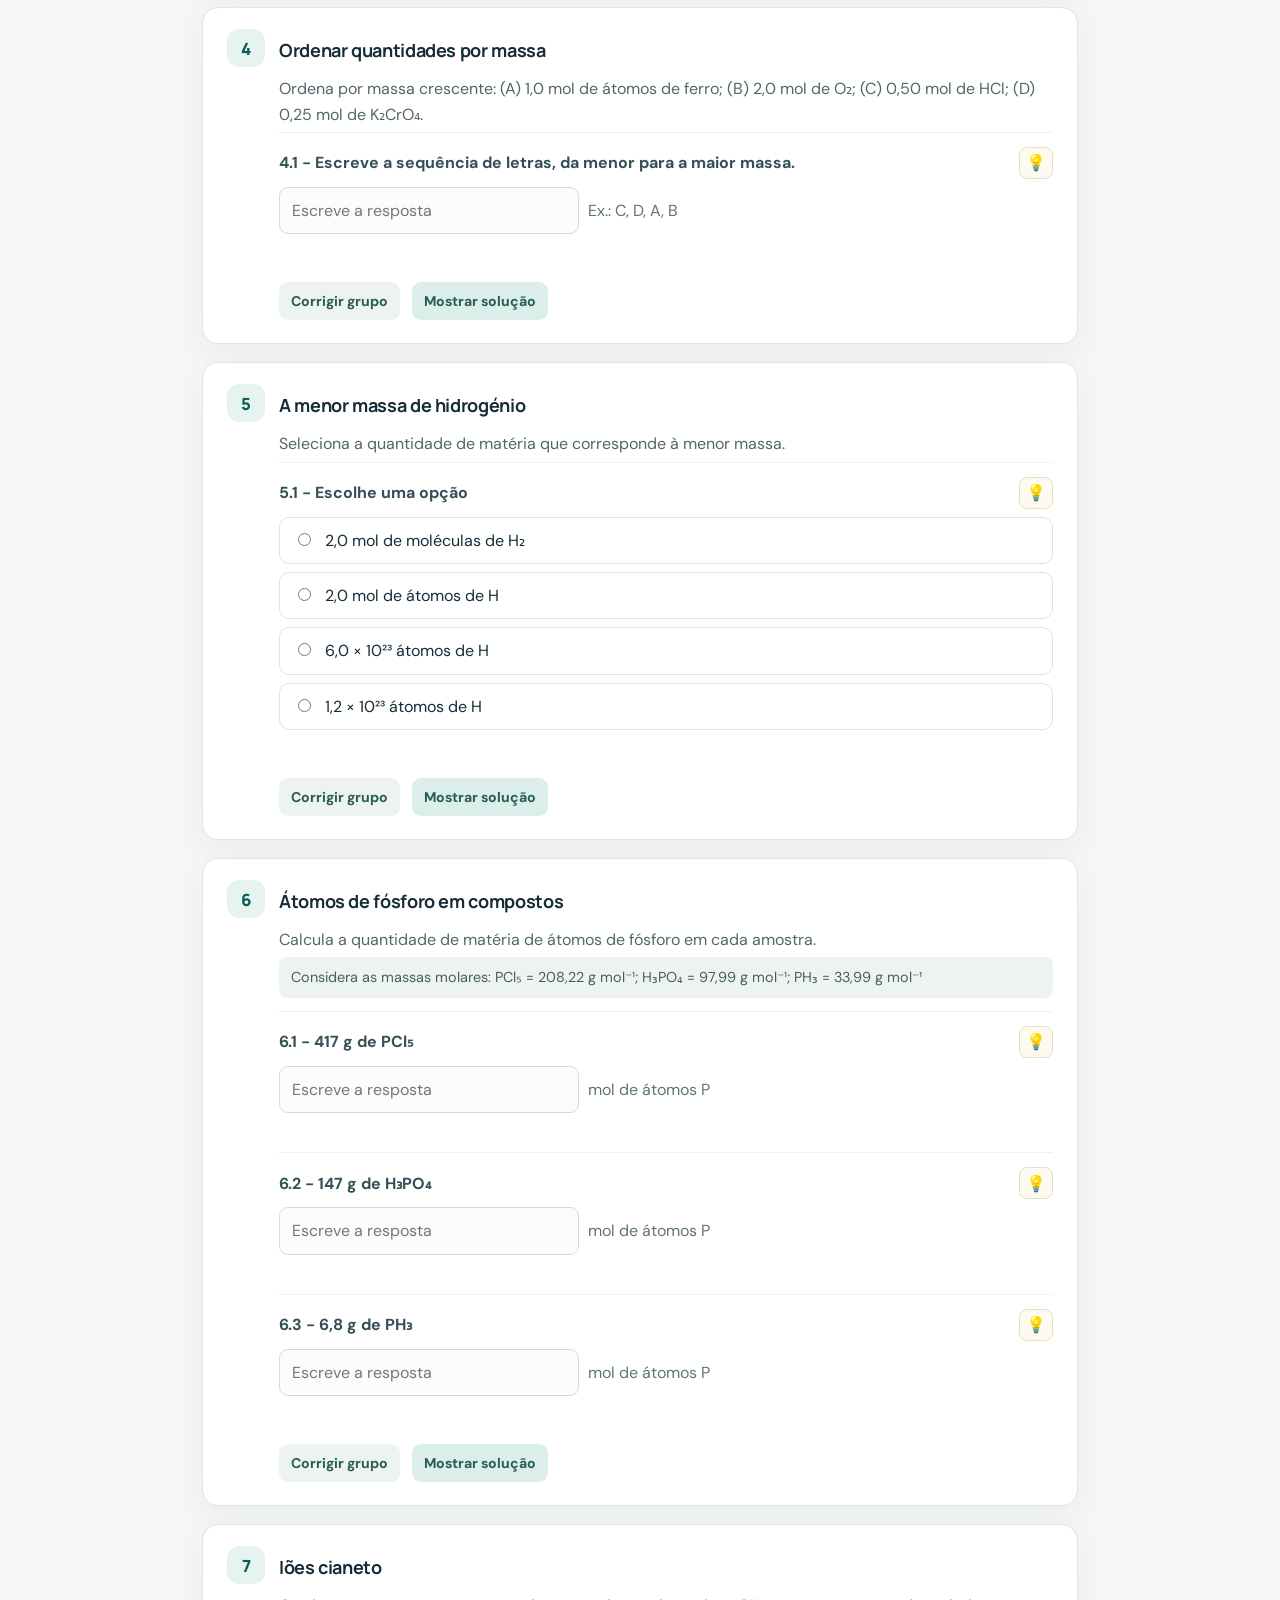
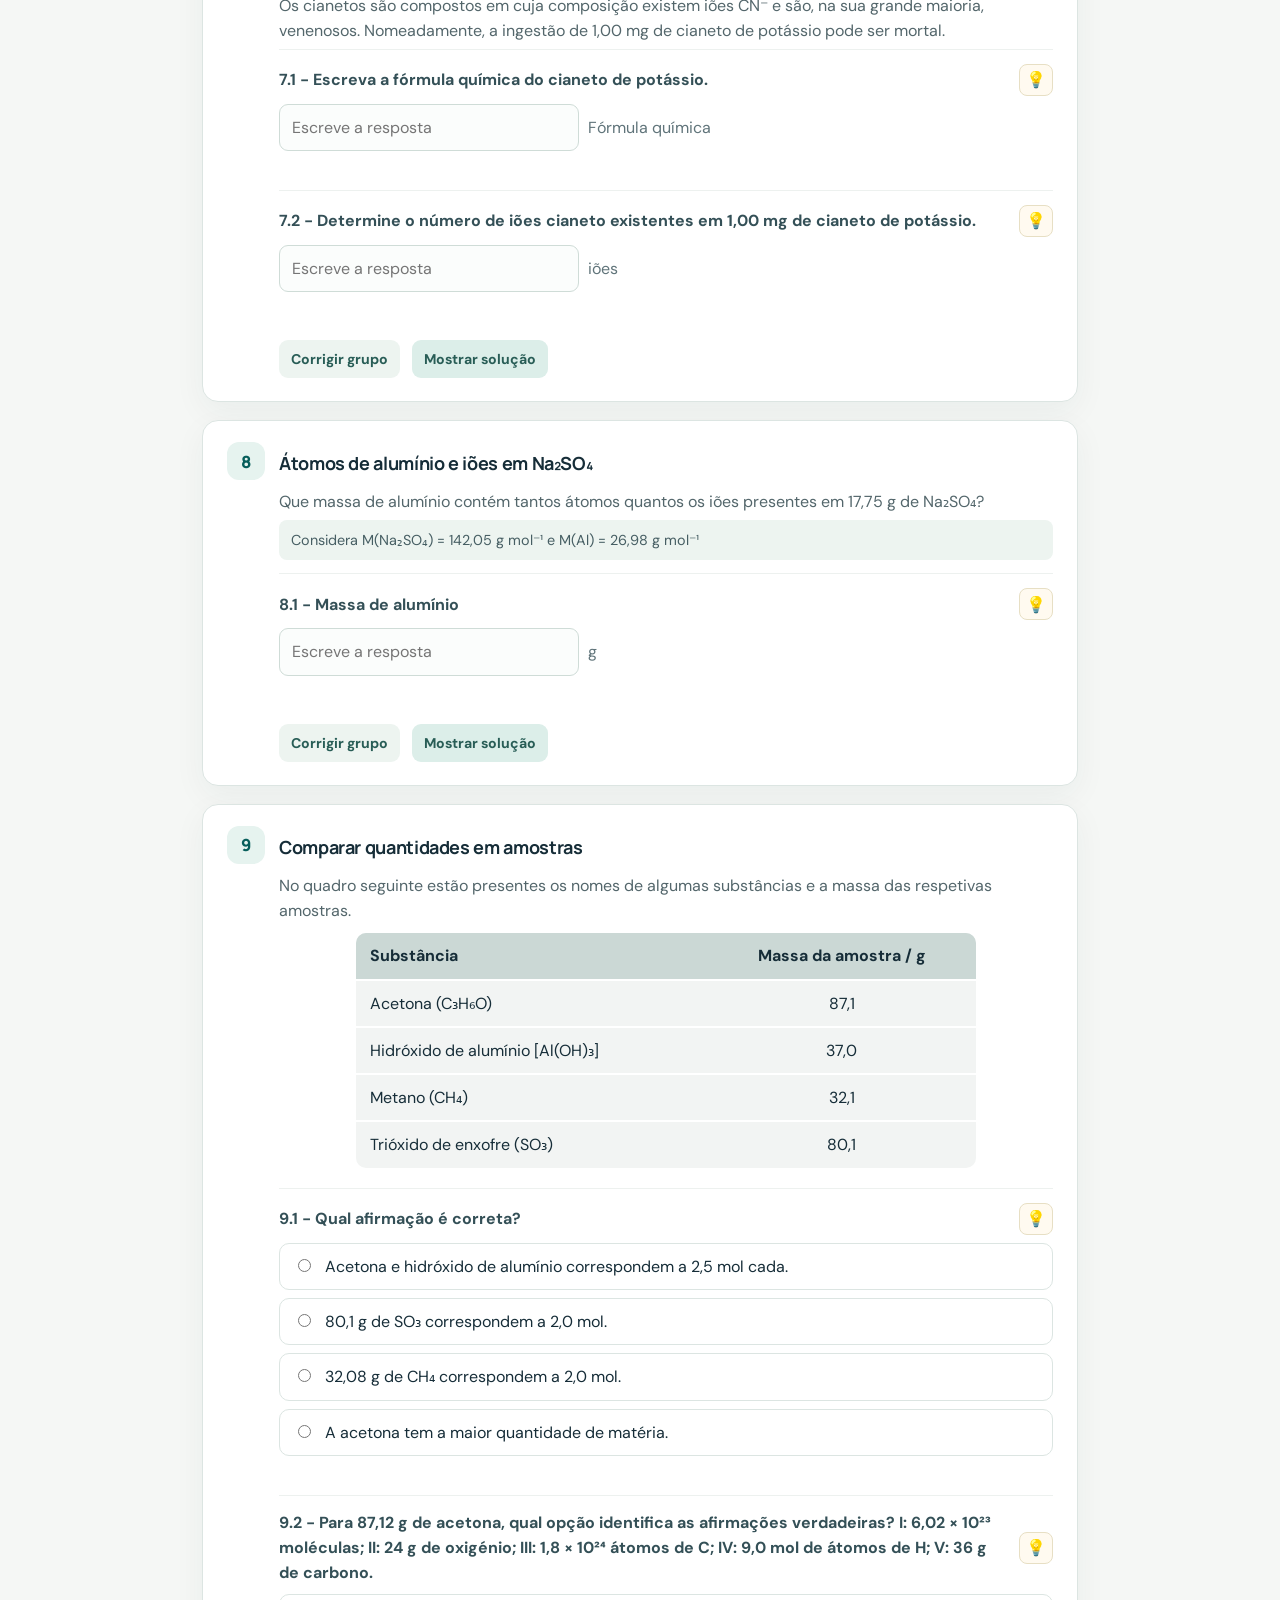
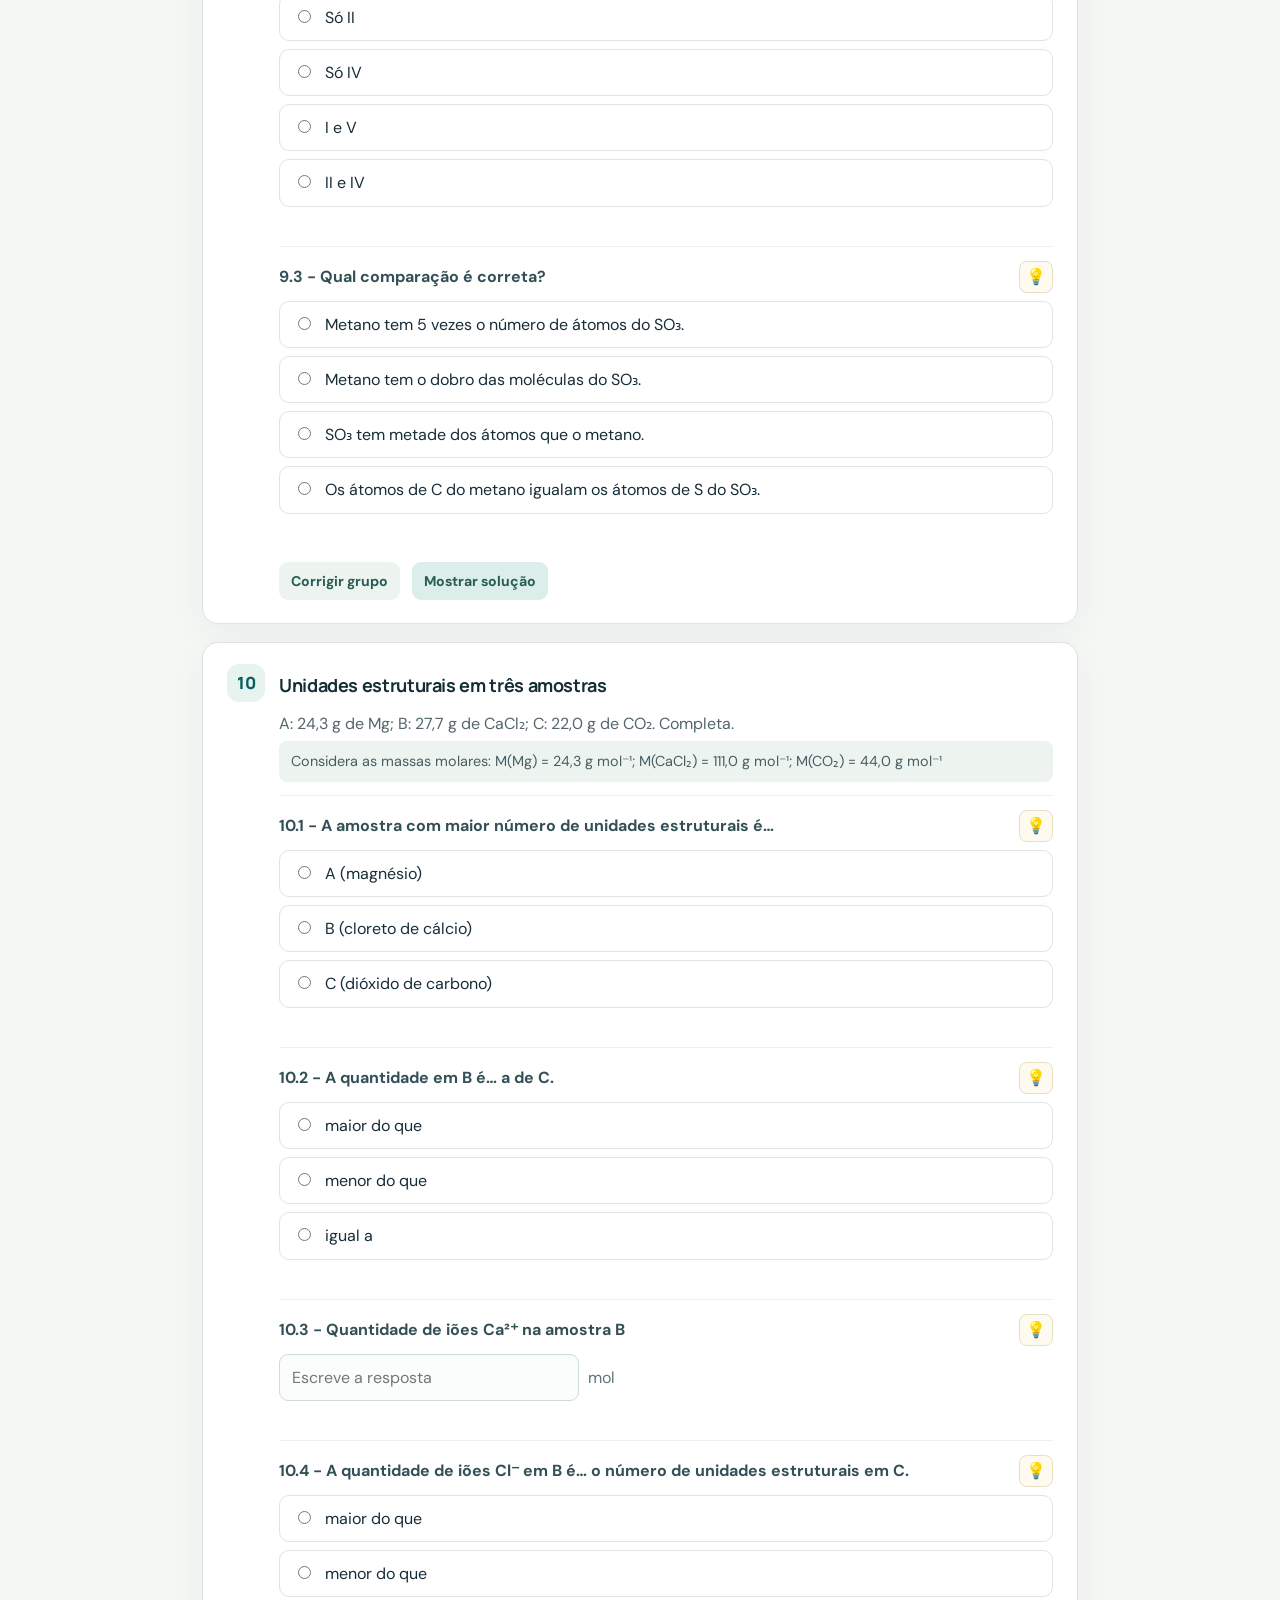
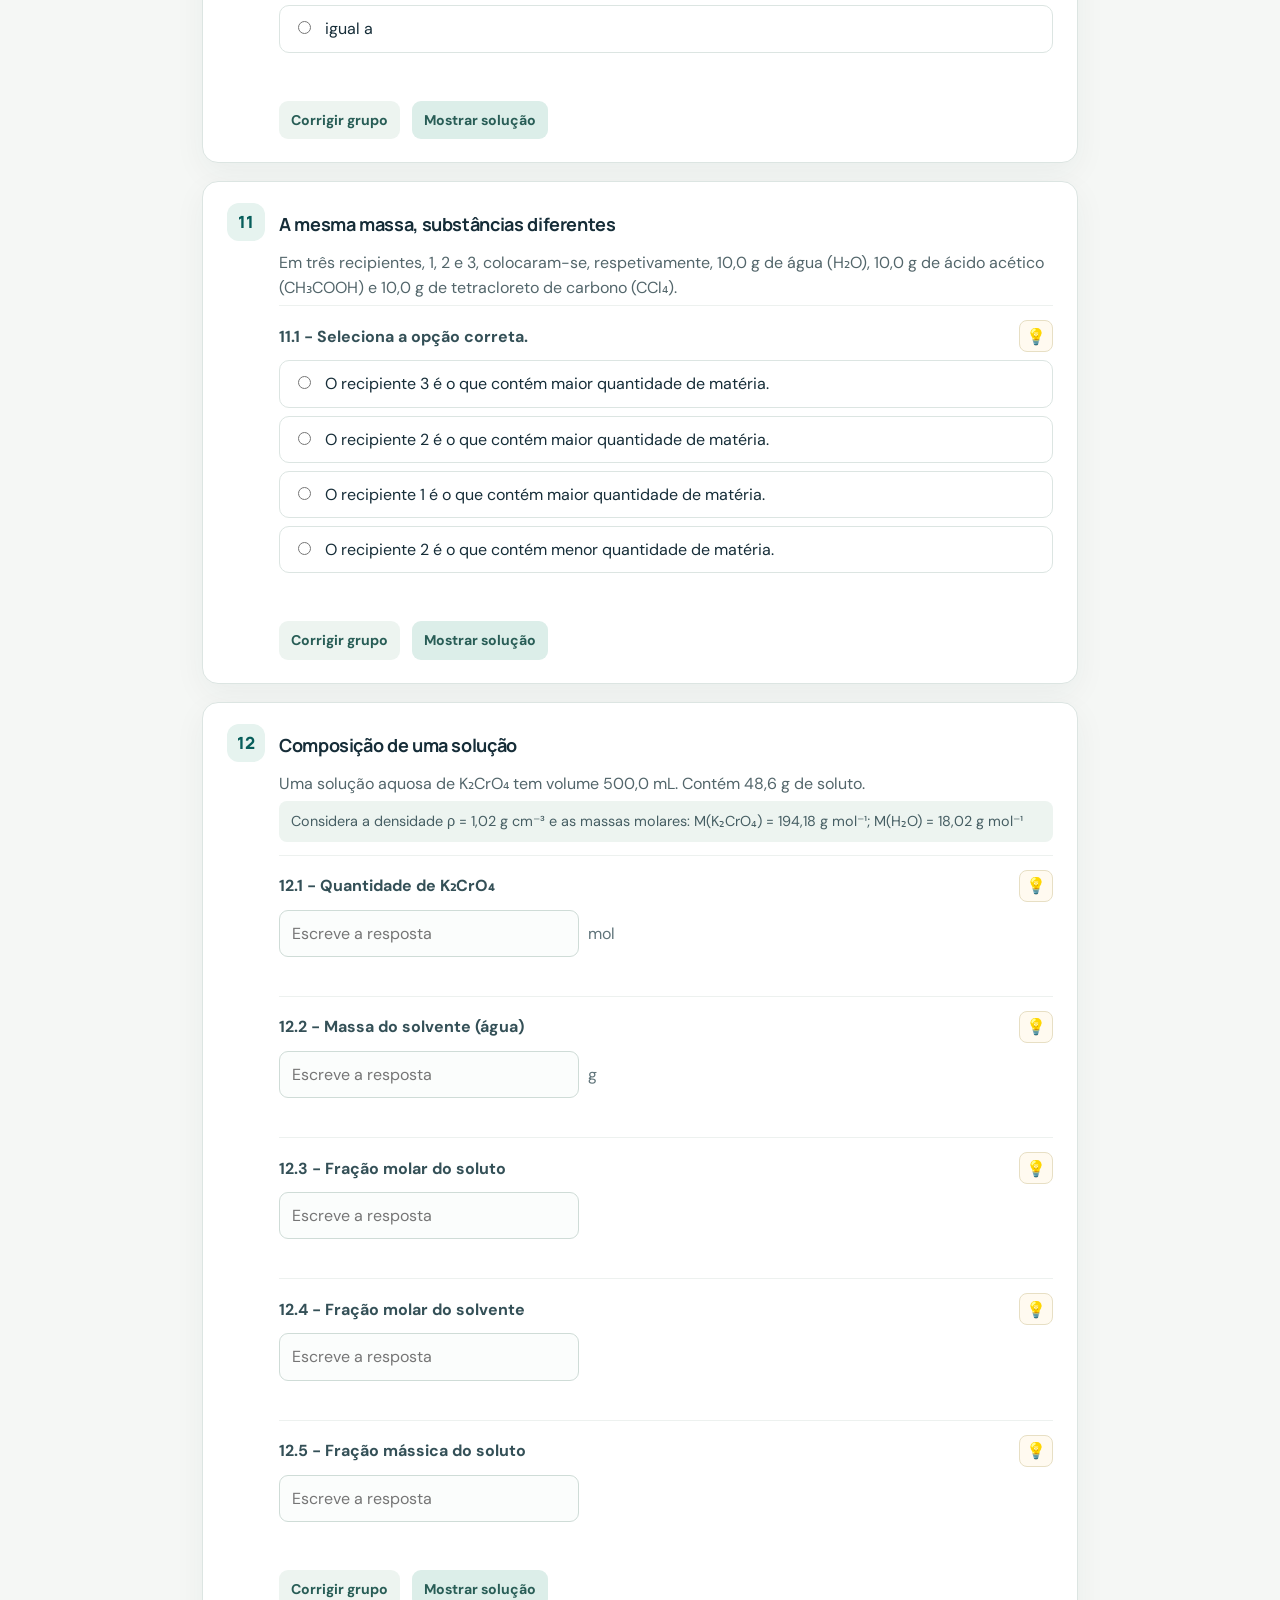
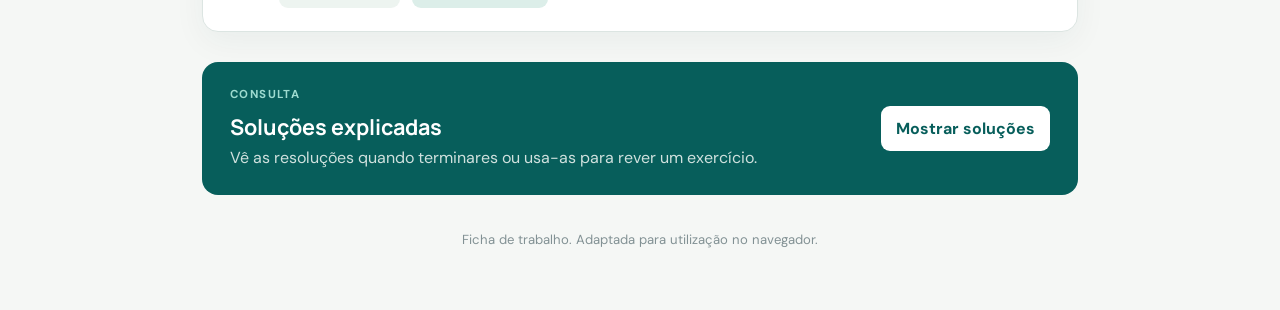
==== commit b9bdc7ad: "Rearrange ficha-1 header topic" ====
--- a/10ano/elementos-quimicos-e-sua-organizacao/1-4-quantidade-em-quimica/ficha-1/index.html
+++ b/10ano/elementos-quimicos-e-sua-organizacao/1-4-quantidade-em-quimica/ficha-1/index.html
@@ -11,10 +11,10 @@
 <body>
   <header class="hero">
     <div class="hero-inner">
-      <p class="eyebrow">Física e Química A · 10.º ano</p>
+      <p class="eyebrow">Física e Química A · 10.º ano - Massa e tamanho dos átomos</p>
       <h1>Quantidade de matéria</h1>
-      <p class="subtitle">Massa e tamanho dos átomos · ficha interativa</p>
-      <p class="subtitle-note">Ficha adaptada, <strong class="resolution-emphasis">analisa criteriosamente as resoluções</strong>.</p>
+      
+      <p class="subtitle-note">Ficha interativa adaptada, <strong class="resolution-emphasis">analisa criteriosamente as resoluções</strong>.</p>
       <div class="progress-row"><span id="progress-label">0 de 12 grupos concluídos</span><span id="progress-percent">0%</span></div>
       <div class="progress-track"><div id="progress-bar"></div></div>
       <p class="author-signature">César Pires &amp; ChatGPT</p>
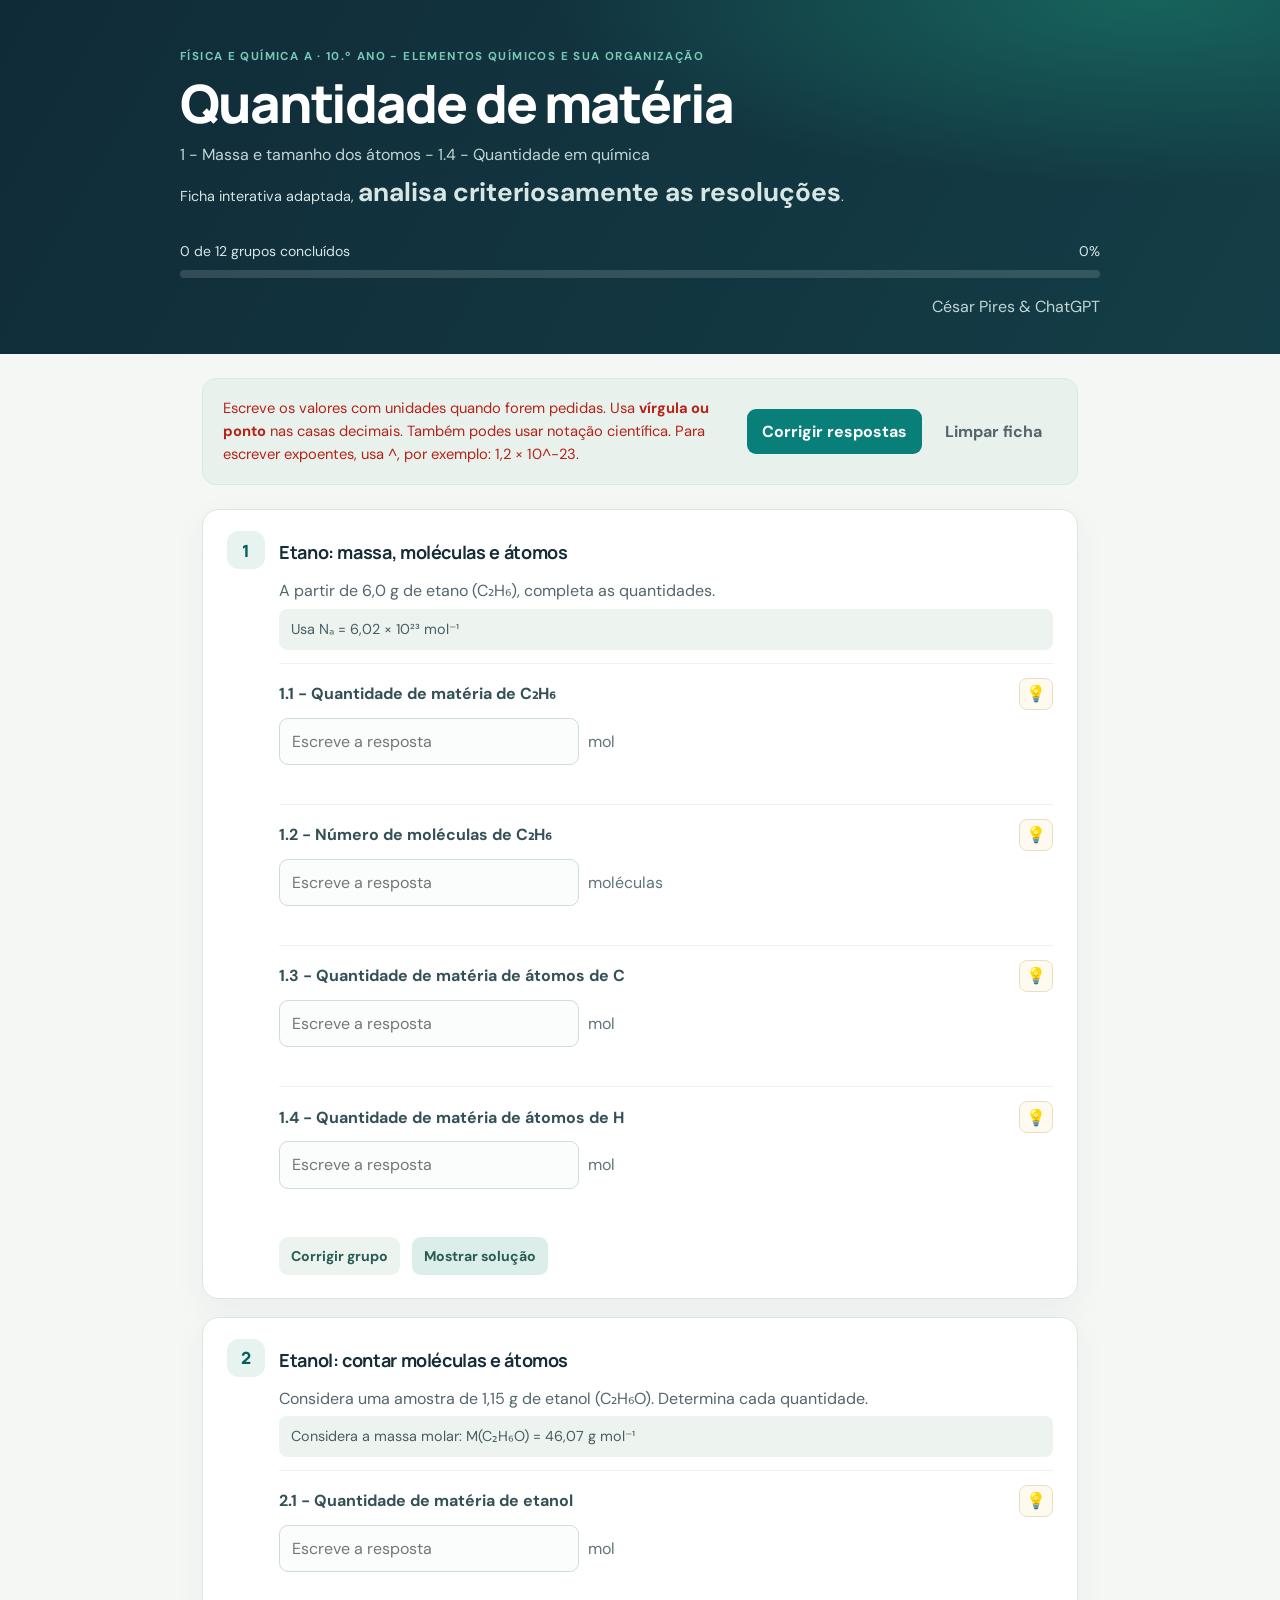
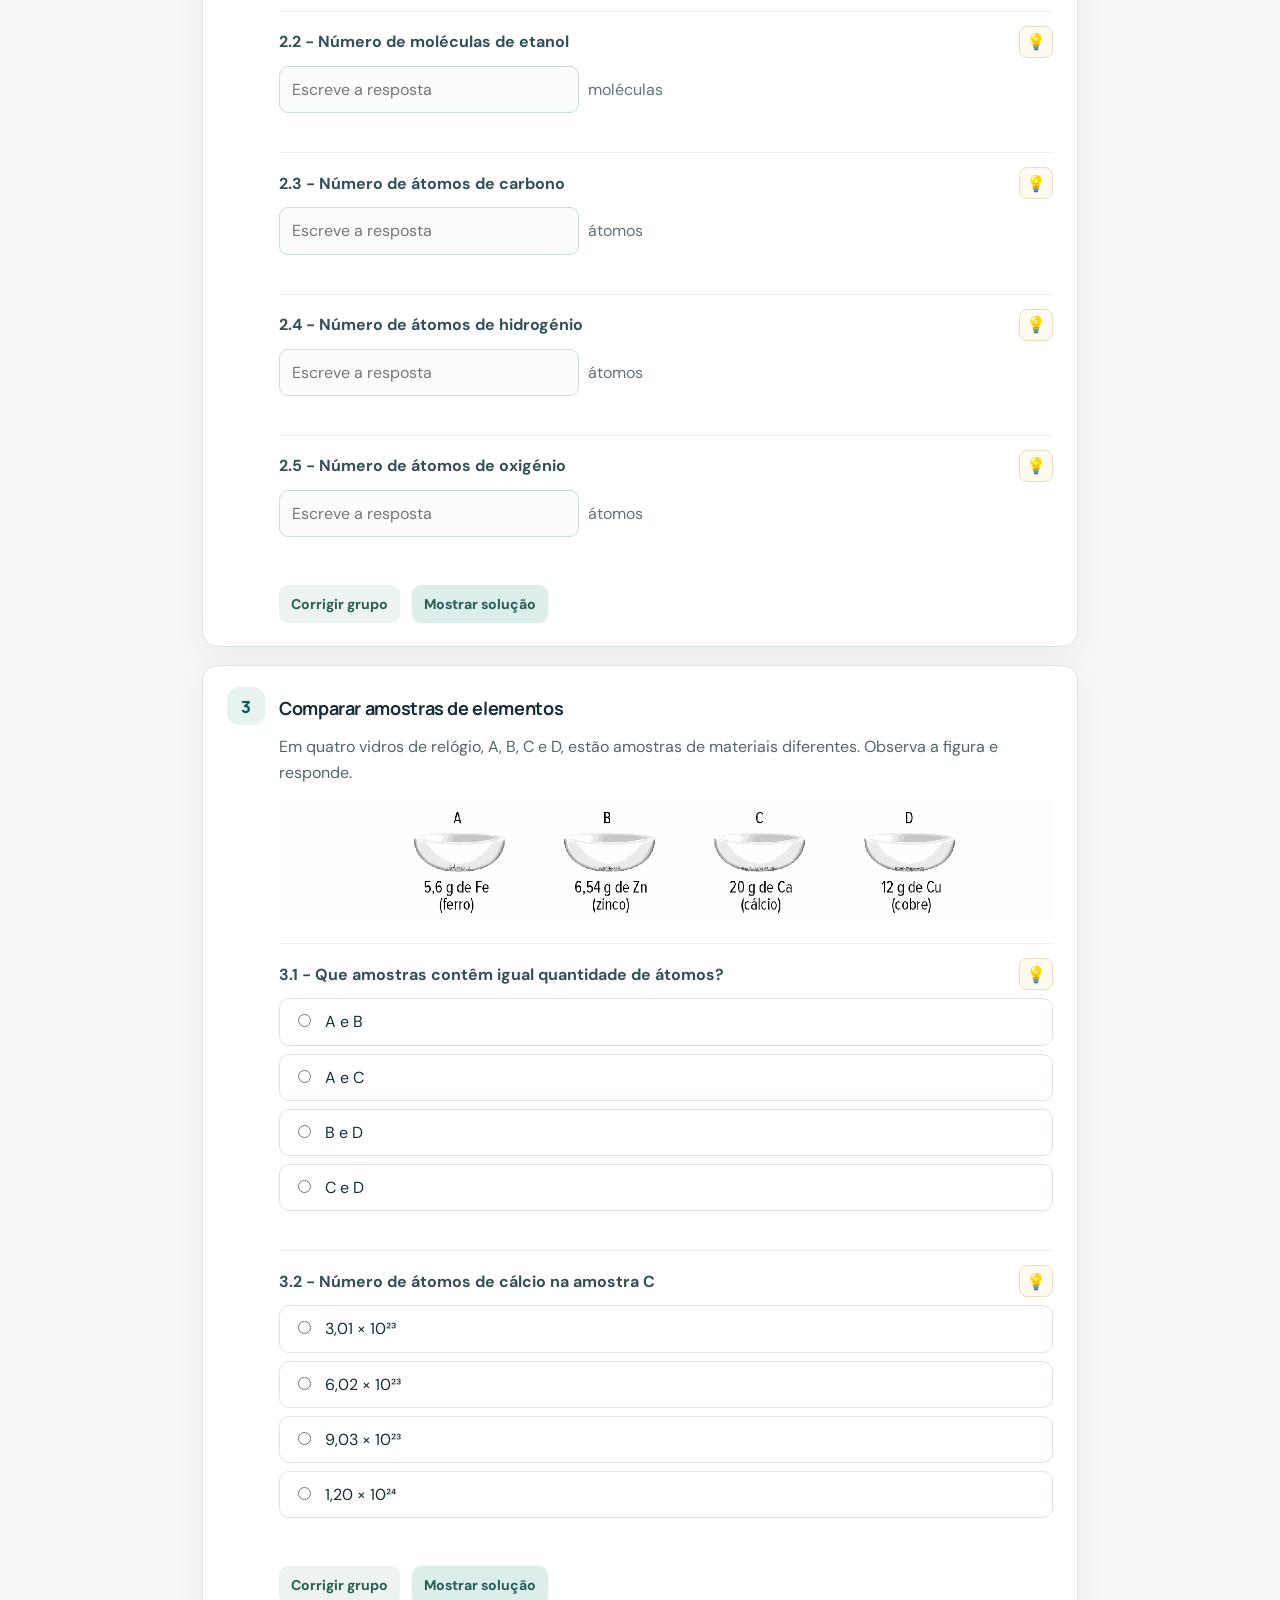
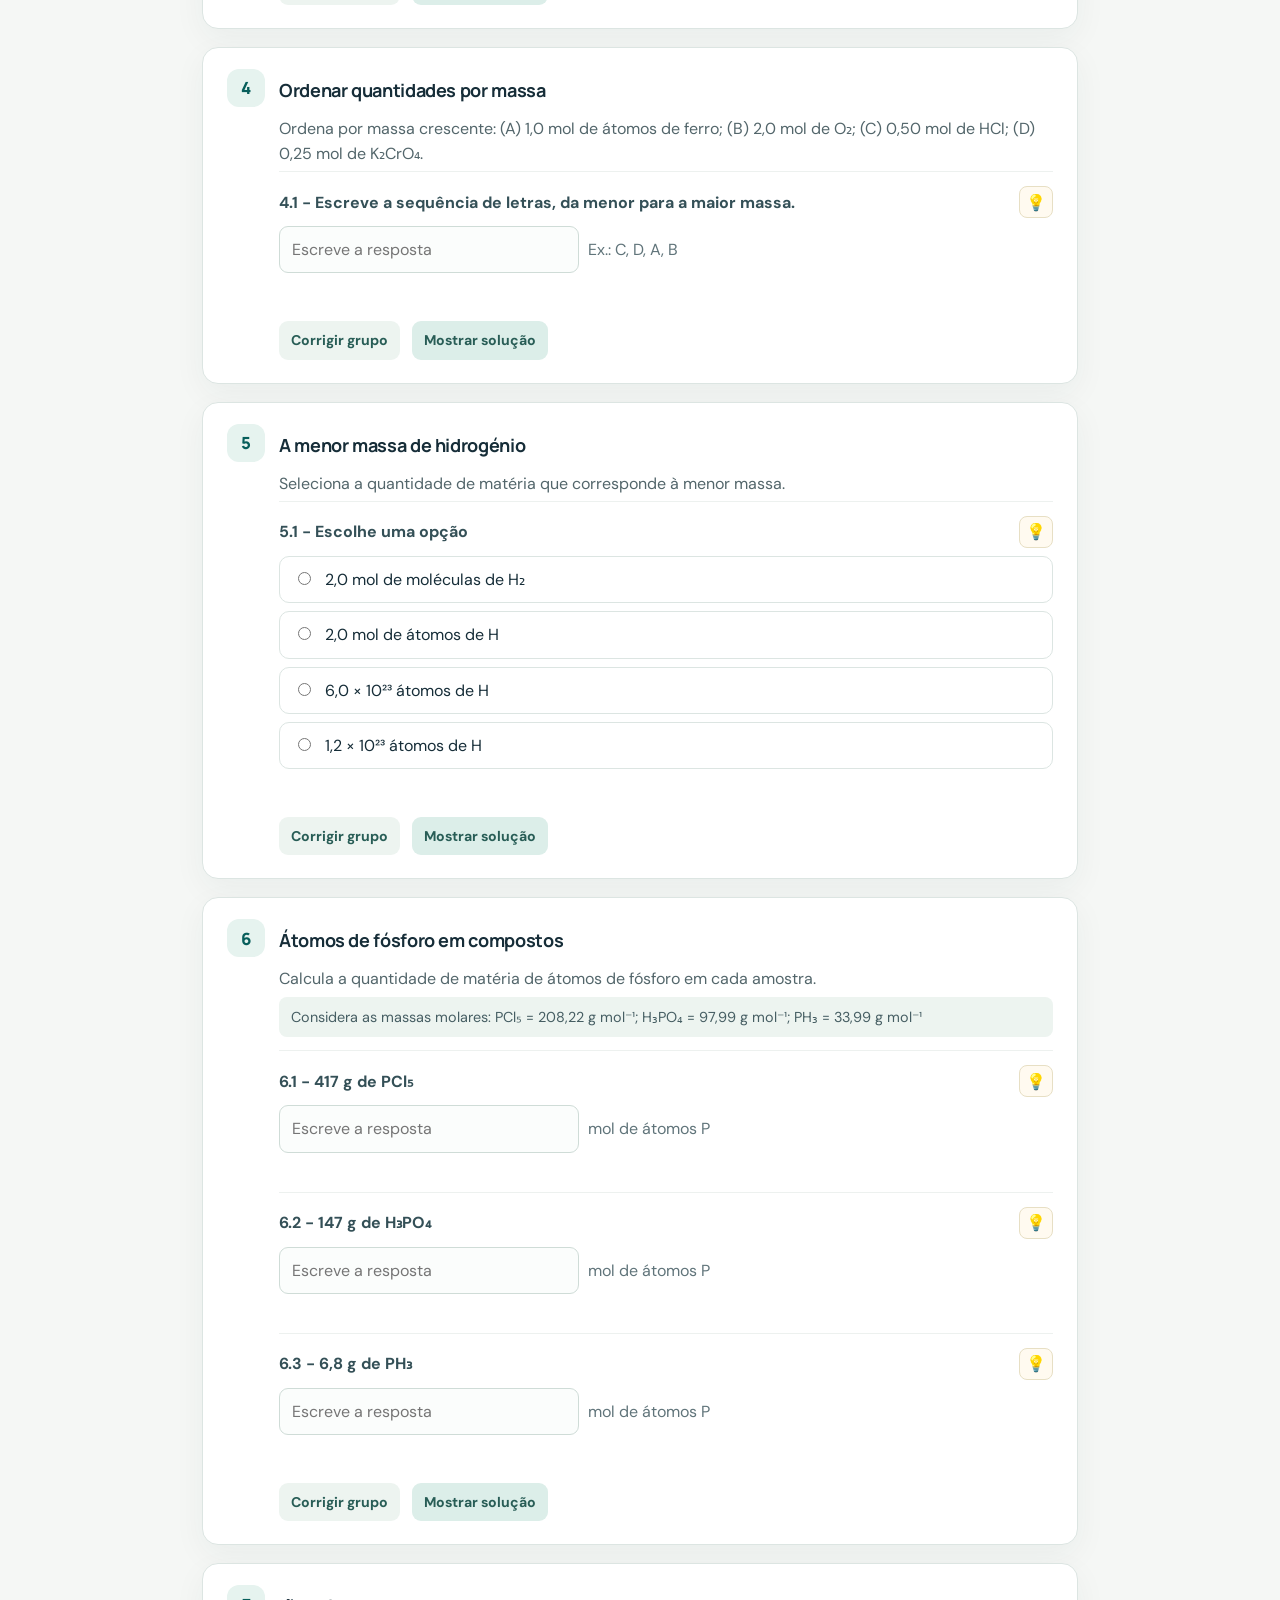
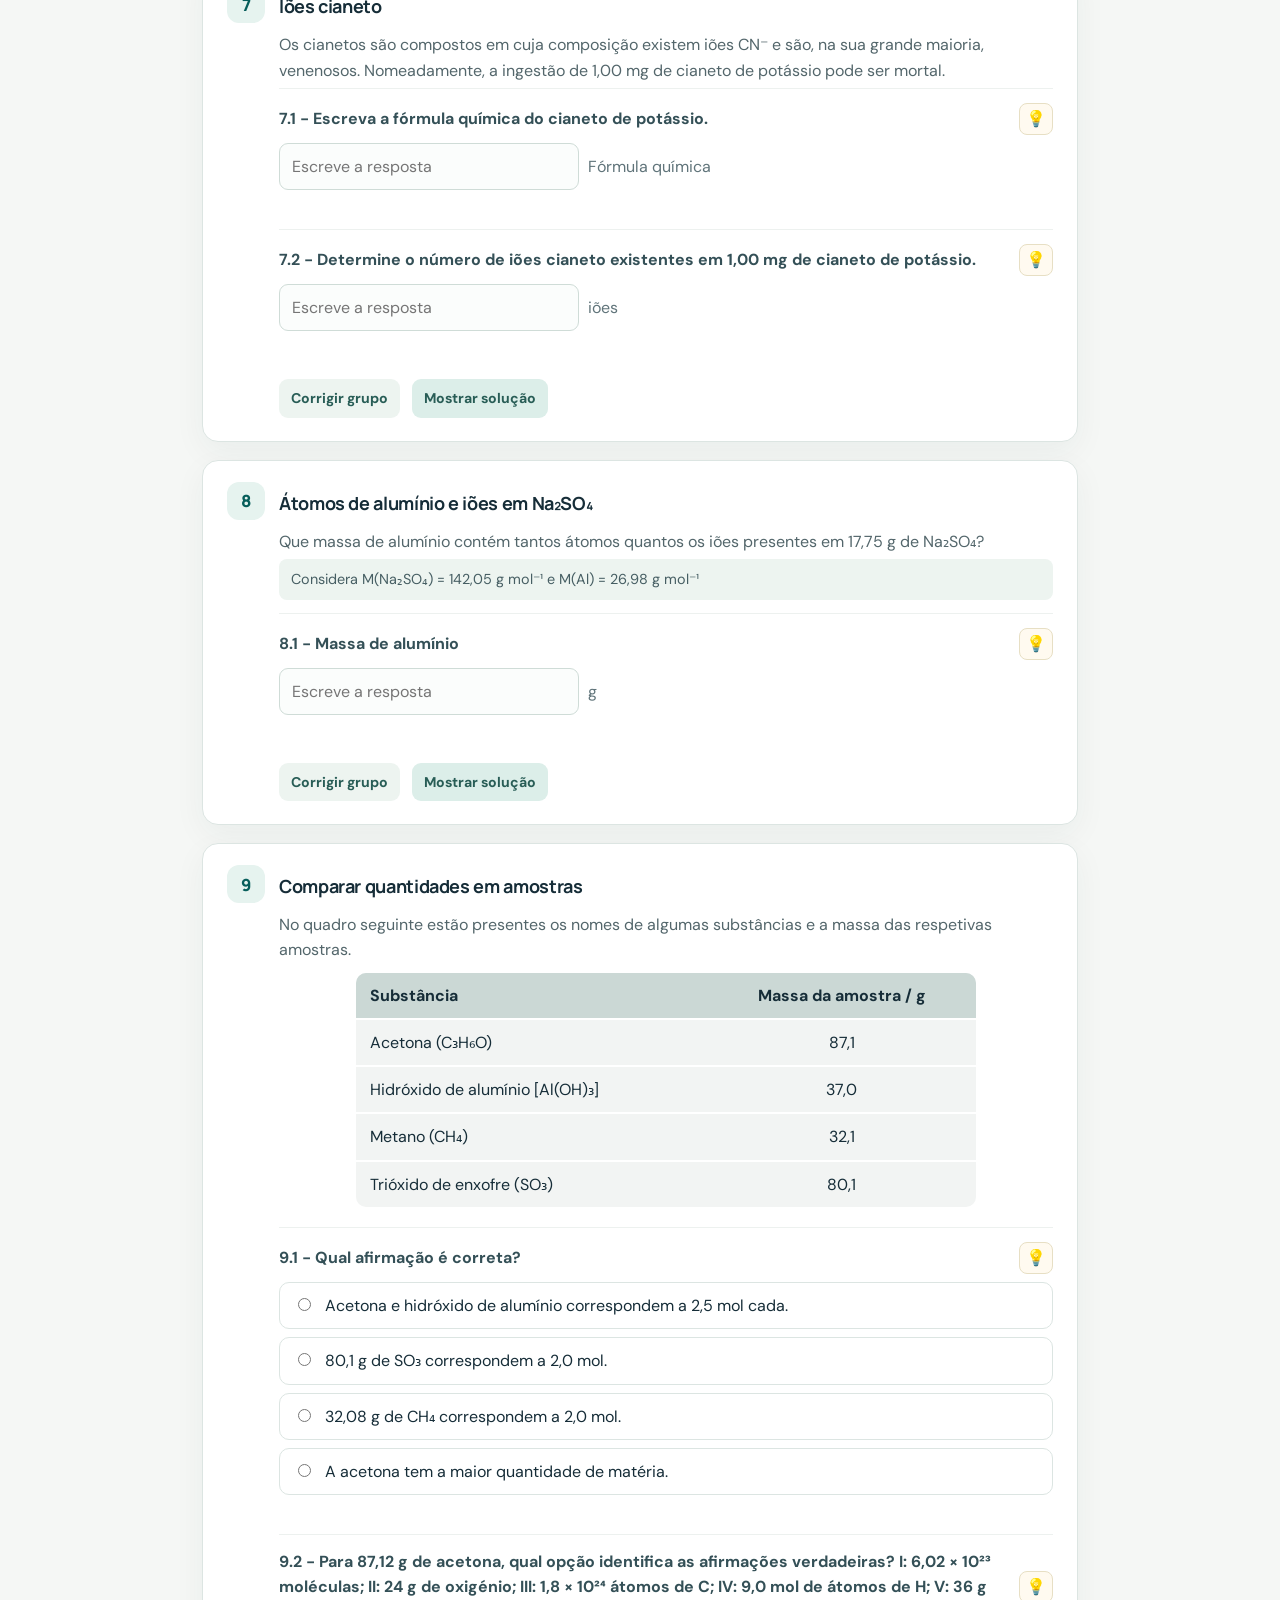
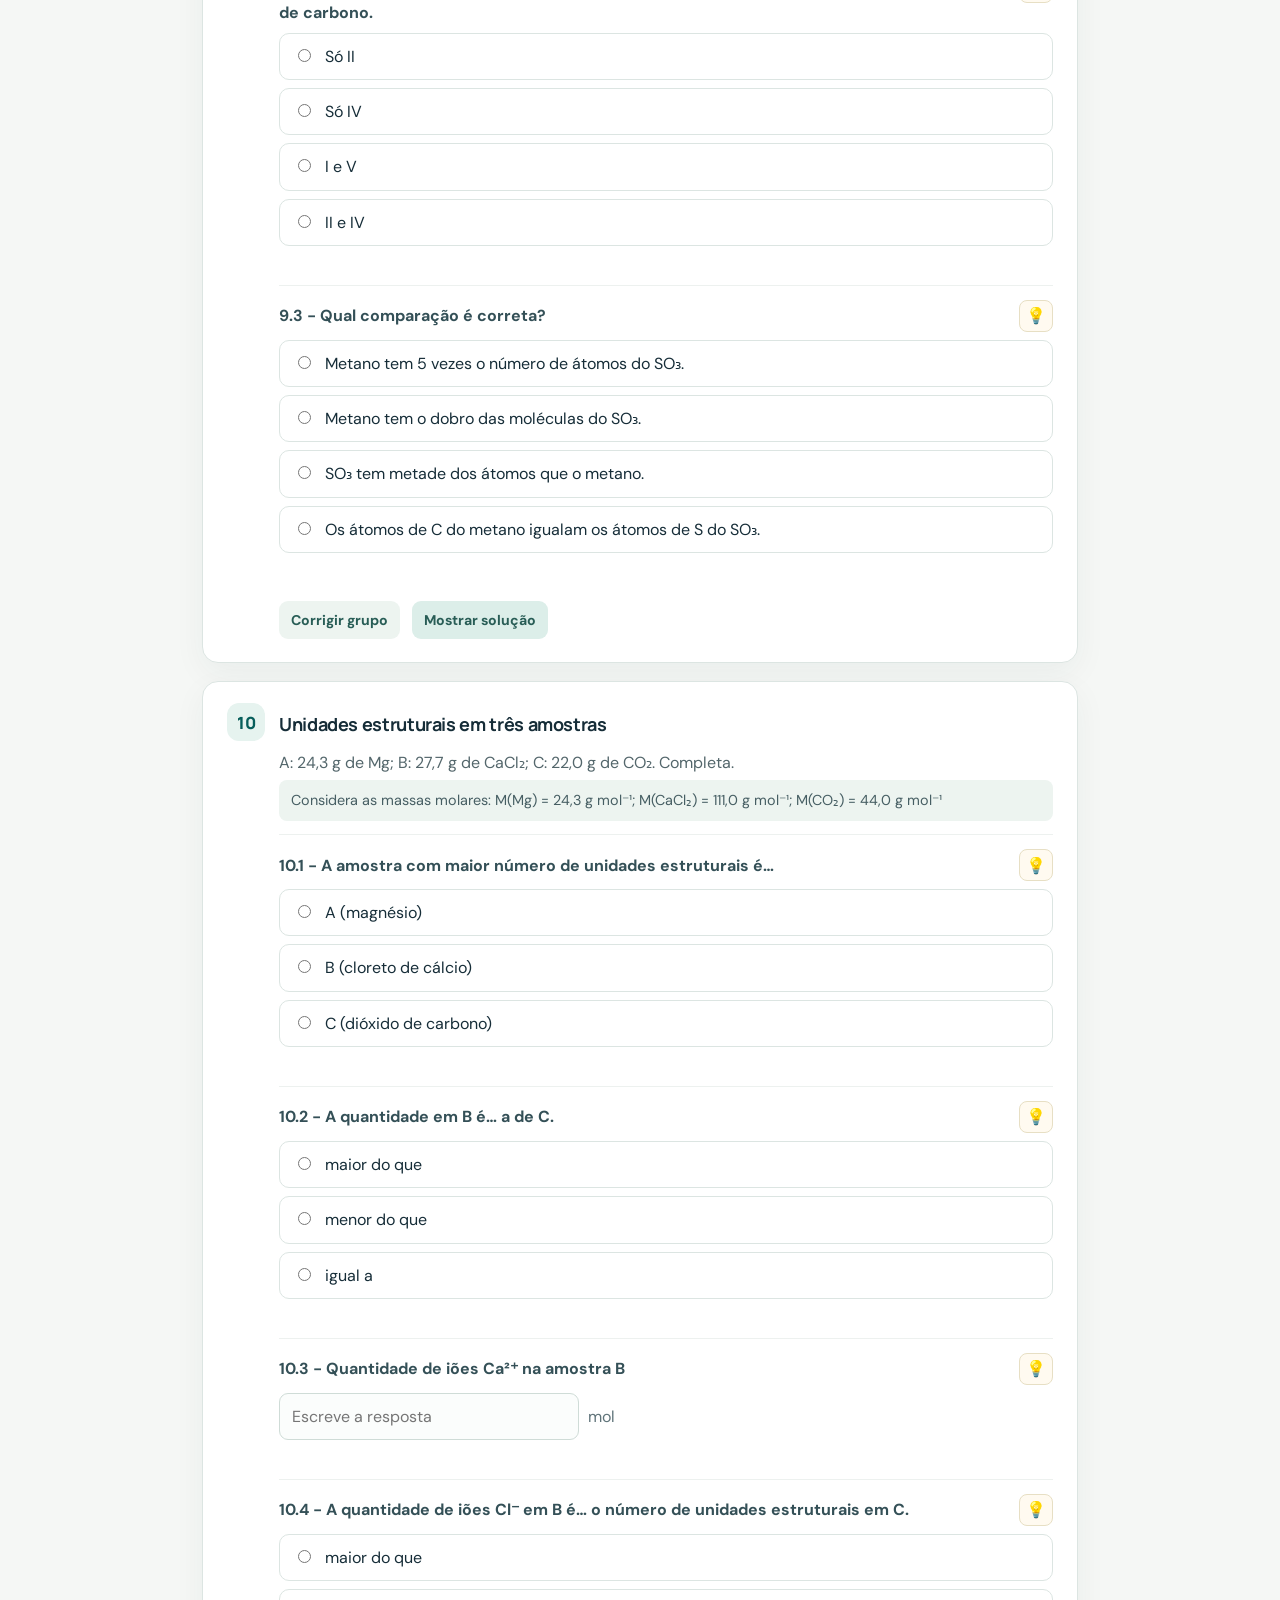
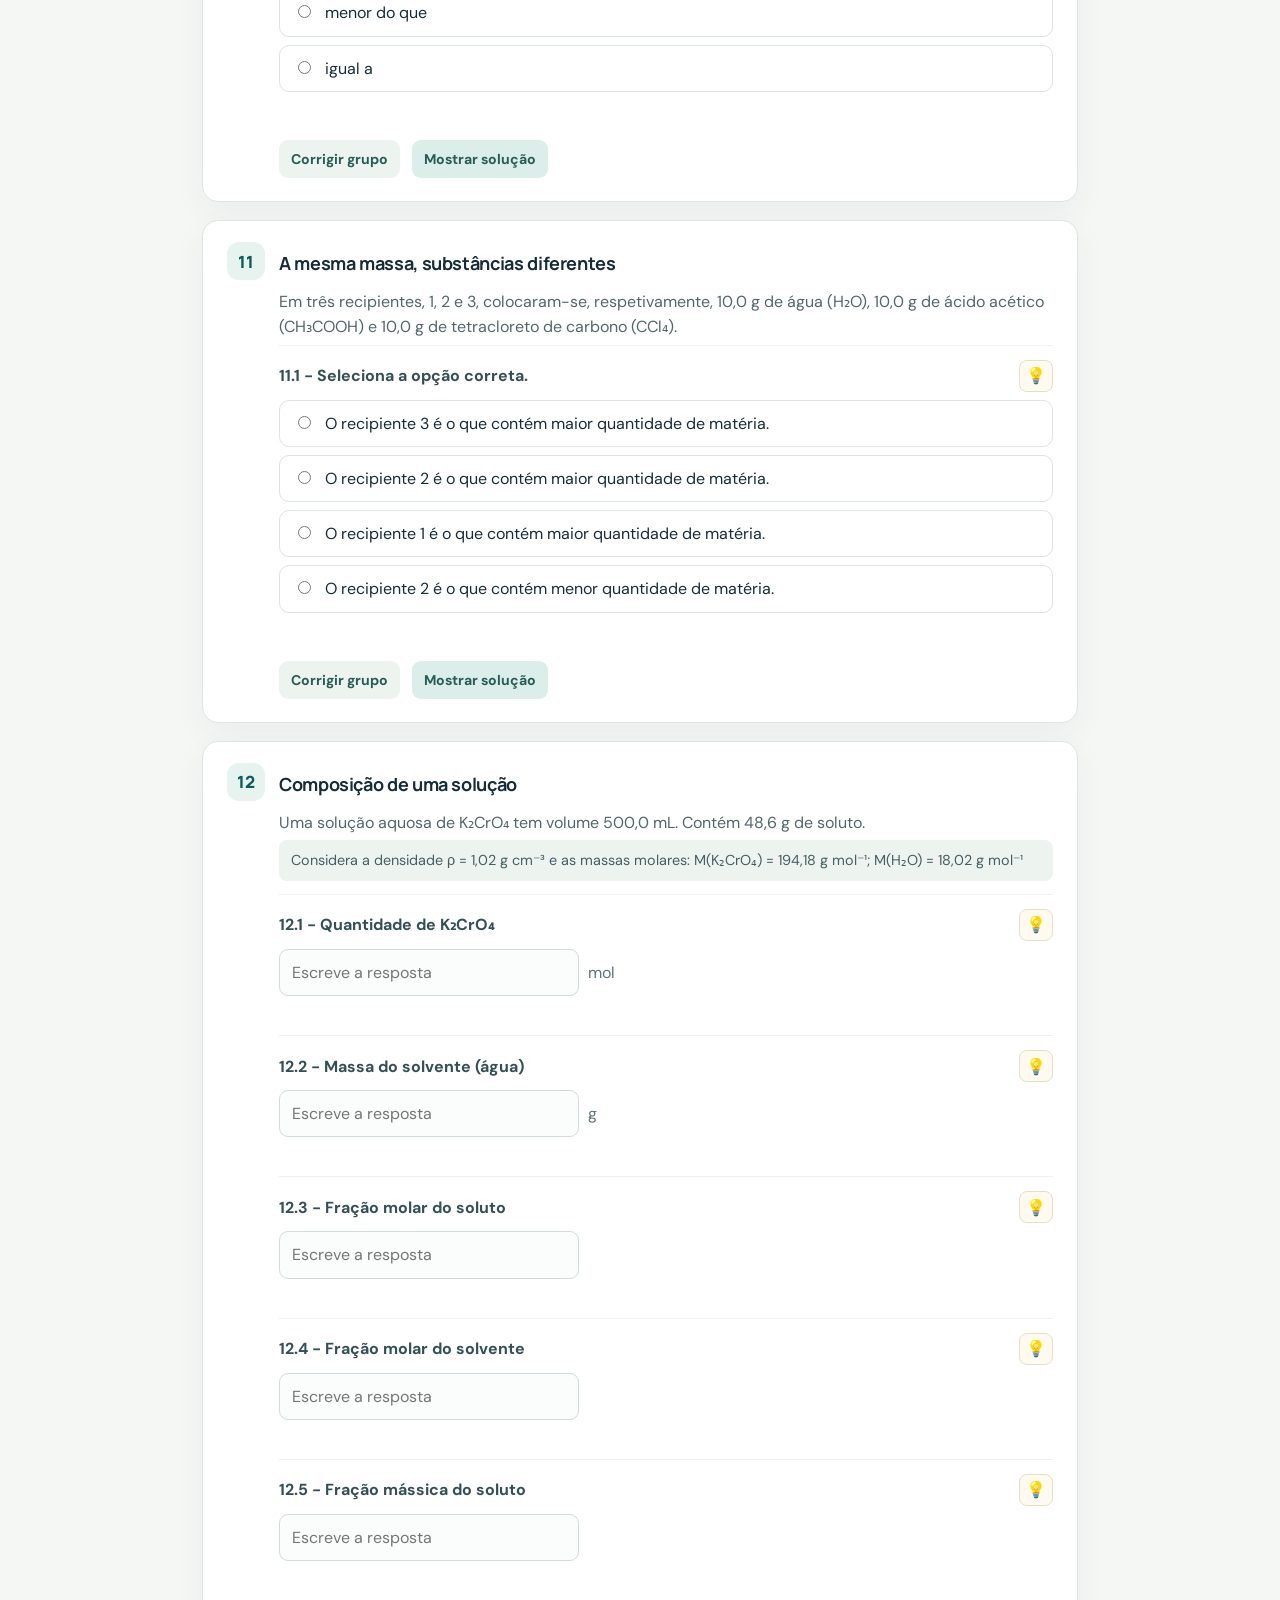
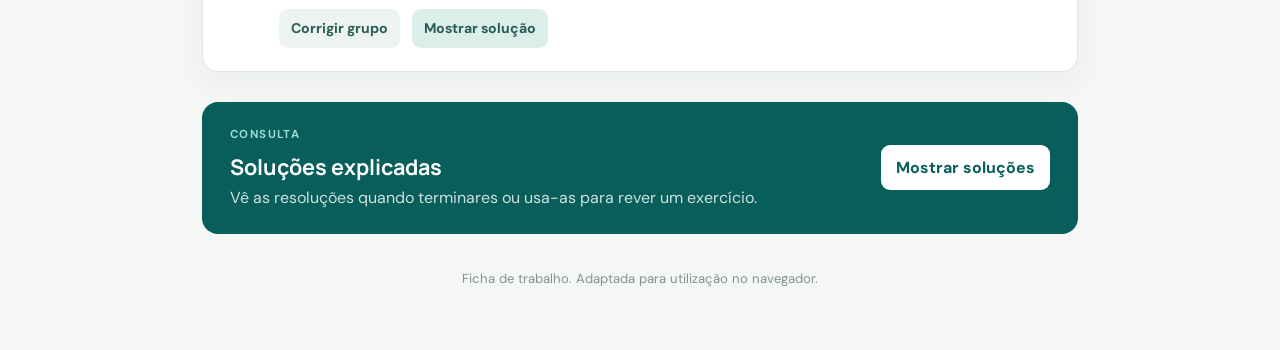
==== commit 3f24d64b: "Organize ficha-1 header by domain and topic" ====
--- a/10ano/elementos-quimicos-e-sua-organizacao/1-4-quantidade-em-quimica/ficha-1/index.html
+++ b/10ano/elementos-quimicos-e-sua-organizacao/1-4-quantidade-em-quimica/ficha-1/index.html
@@ -11,9 +11,10 @@
 <body>
   <header class="hero">
     <div class="hero-inner">
-      <p class="eyebrow">Física e Química A · 10.º ano - Massa e tamanho dos átomos</p>
+      <p class="eyebrow">Física e Química A · 10.º ano - Elementos químicos e sua organização</p>
       <h1>Quantidade de matéria</h1>
       
+      <p class="subtitle">1 - Massa e tamanho dos átomos - 1.4 - Quantidade em química</p>
       <p class="subtitle-note">Ficha interativa adaptada, <strong class="resolution-emphasis">analisa criteriosamente as resoluções</strong>.</p>
       <div class="progress-row"><span id="progress-label">0 de 12 grupos concluídos</span><span id="progress-percent">0%</span></div>
       <div class="progress-track"><div id="progress-bar"></div></div>
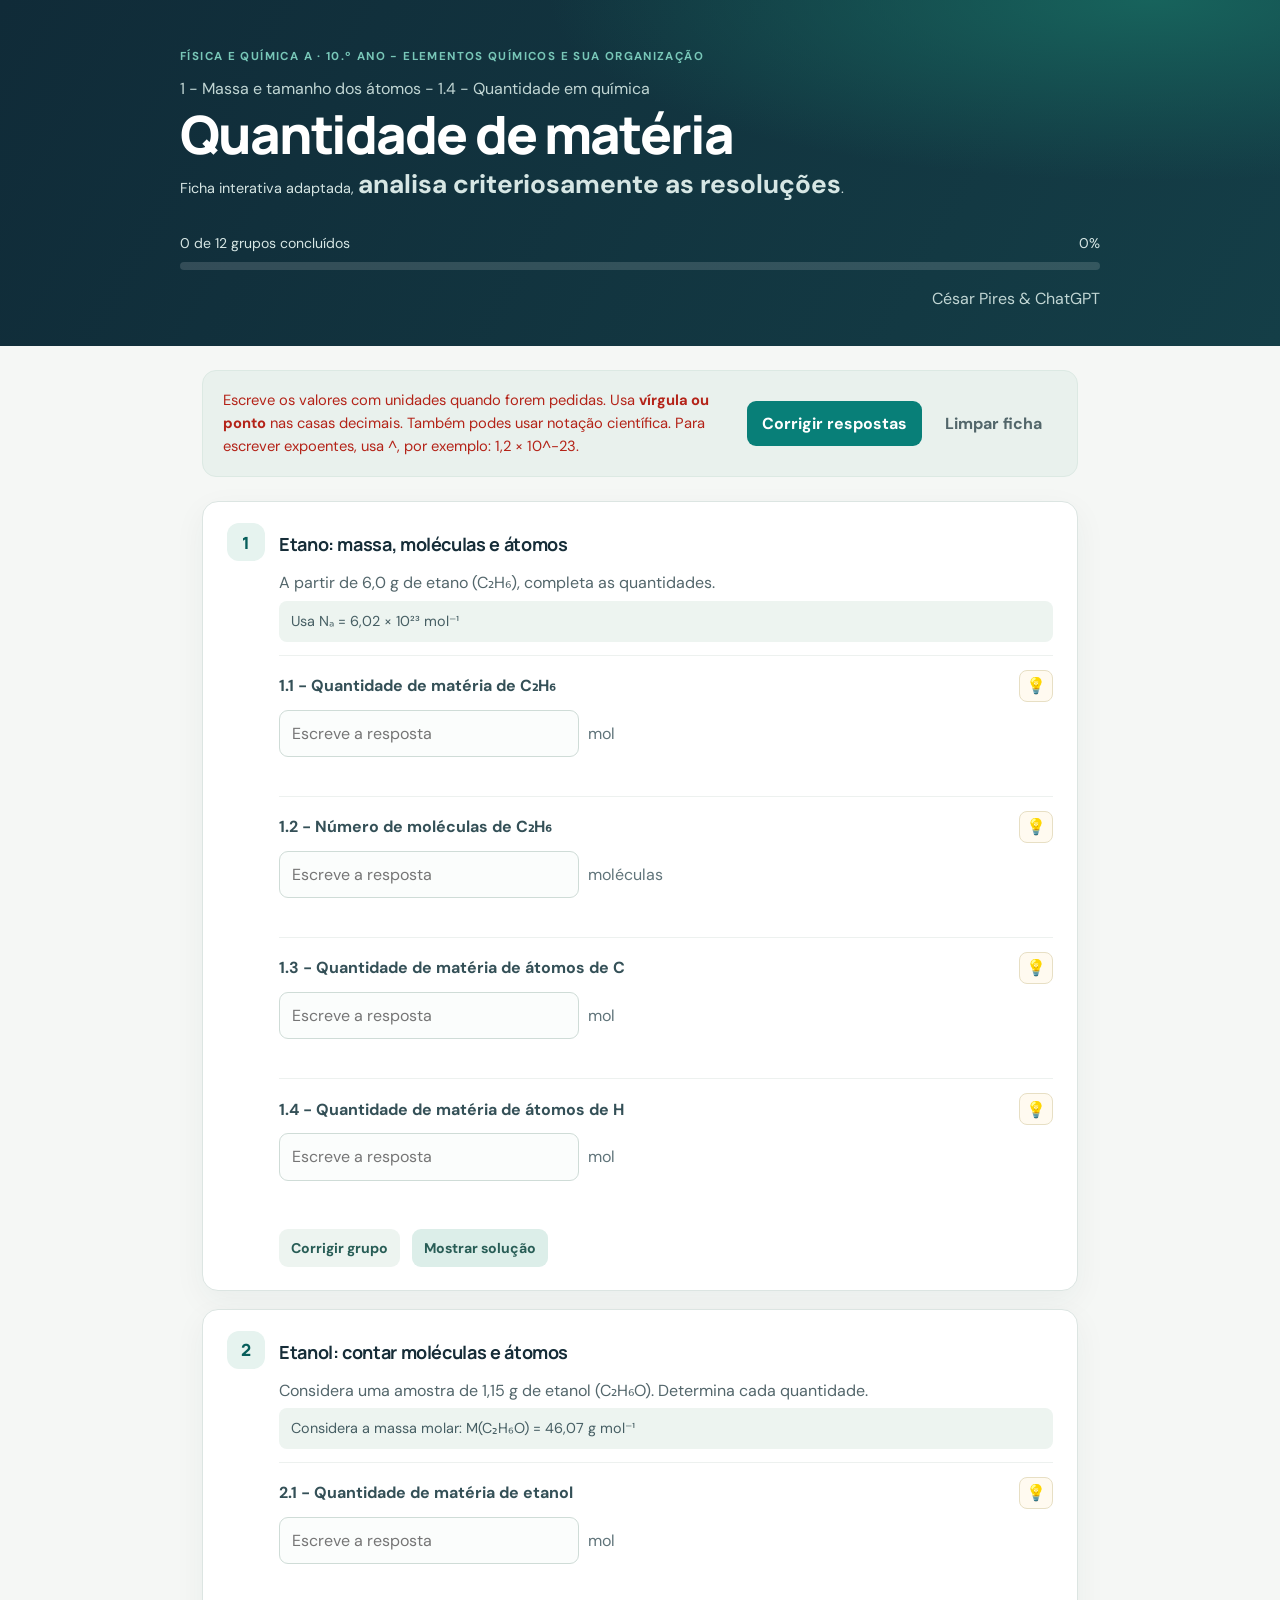
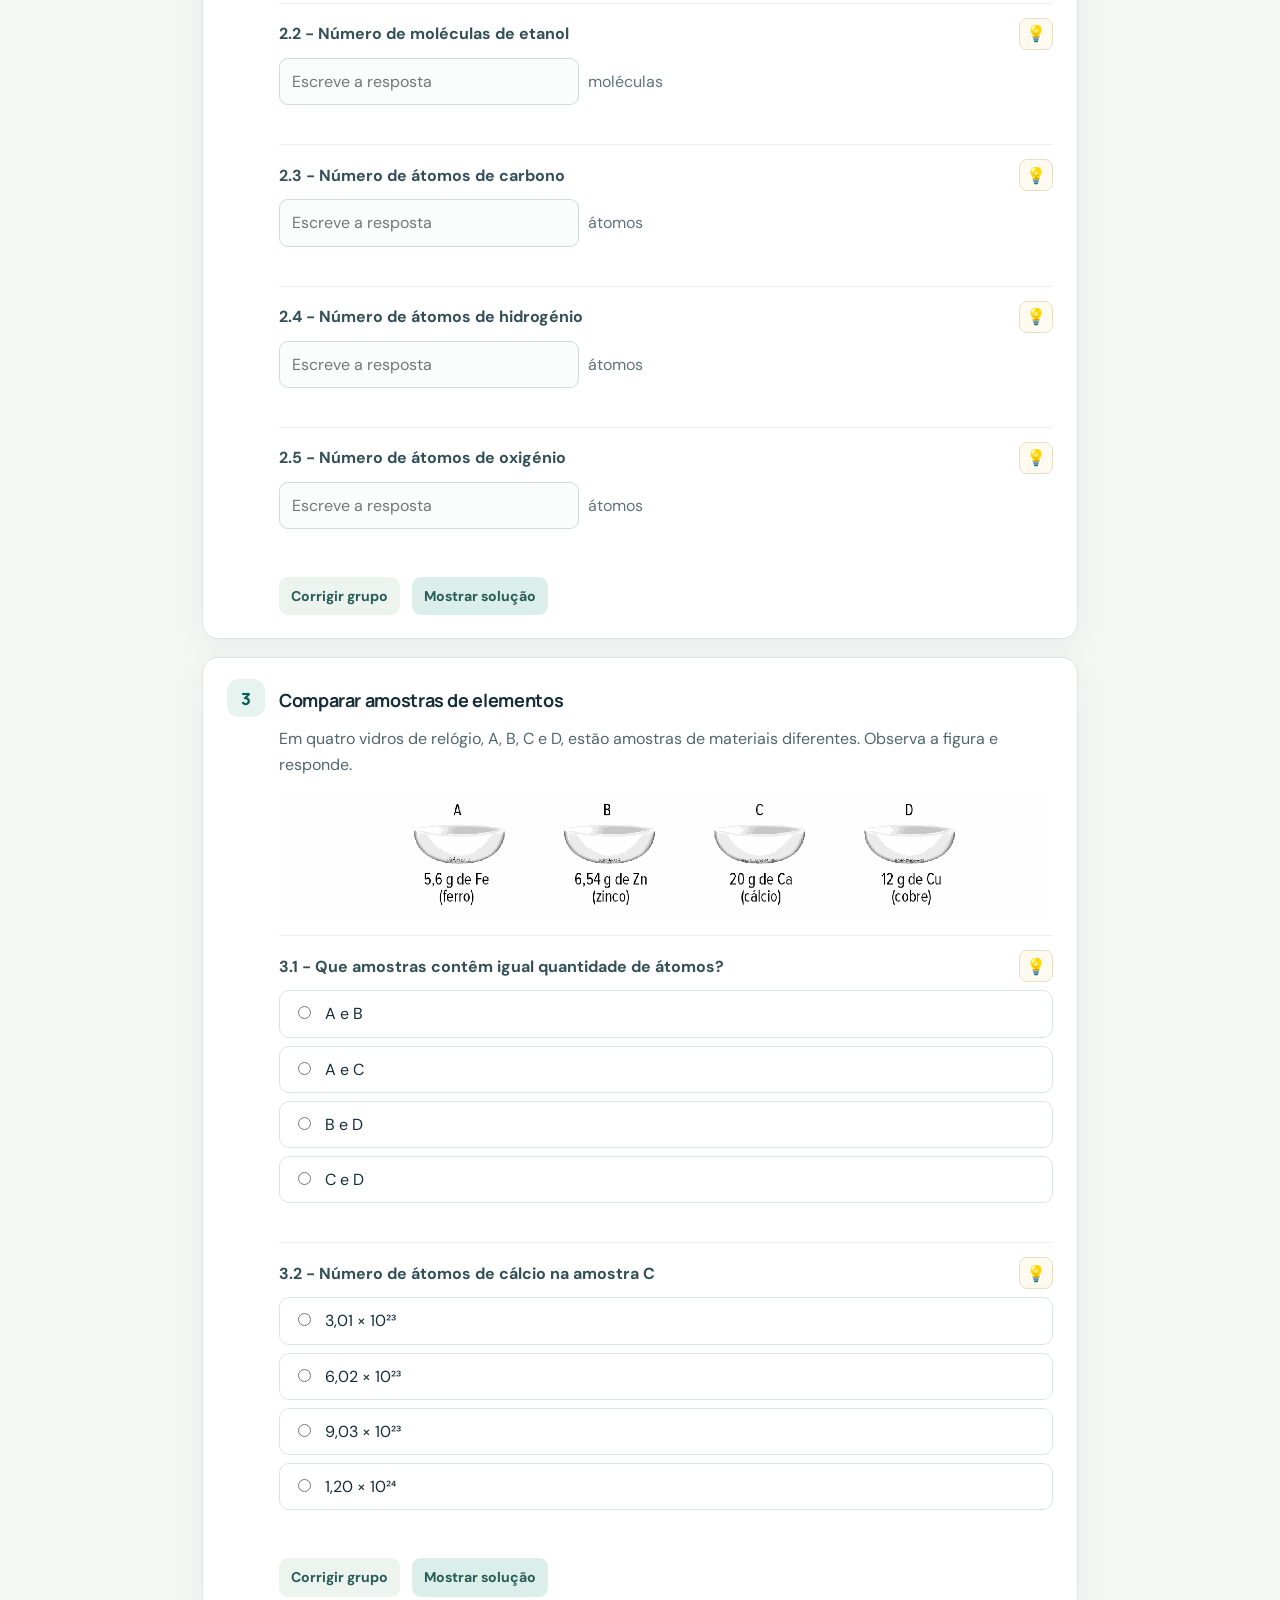
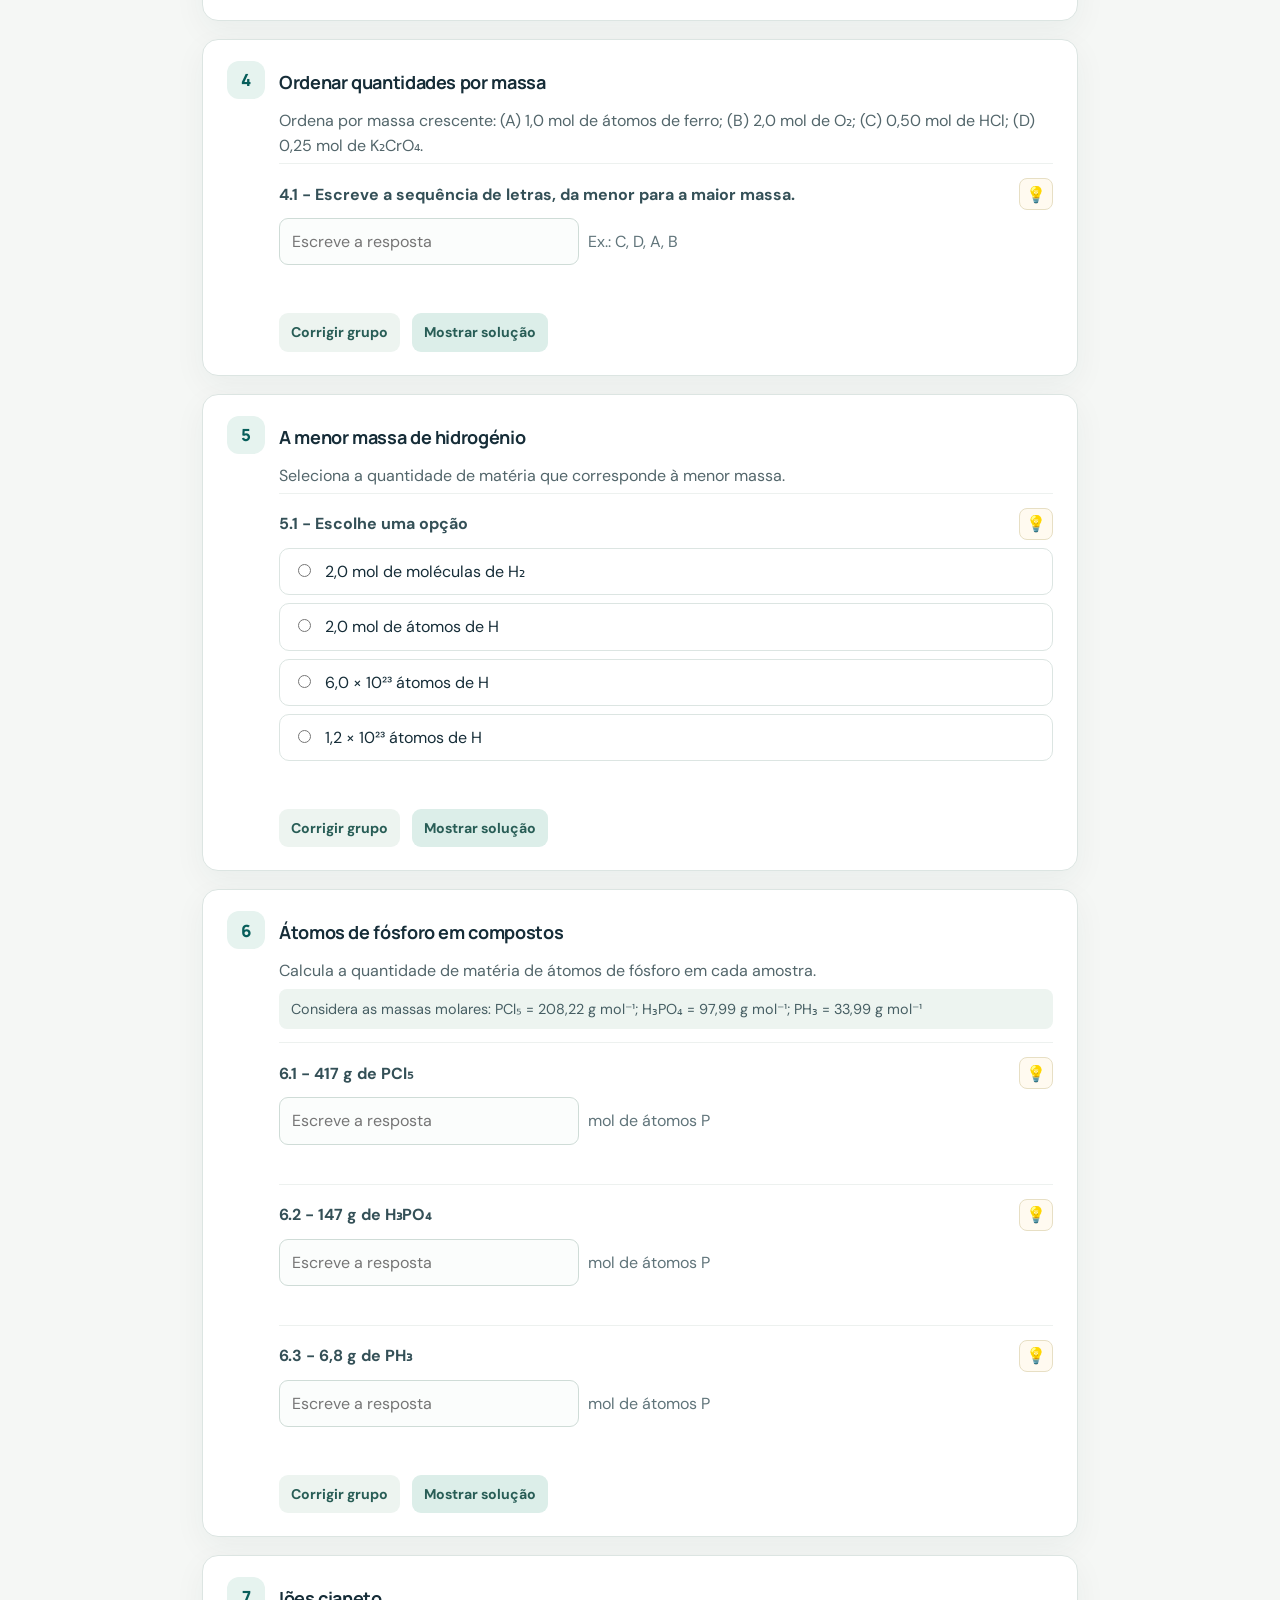
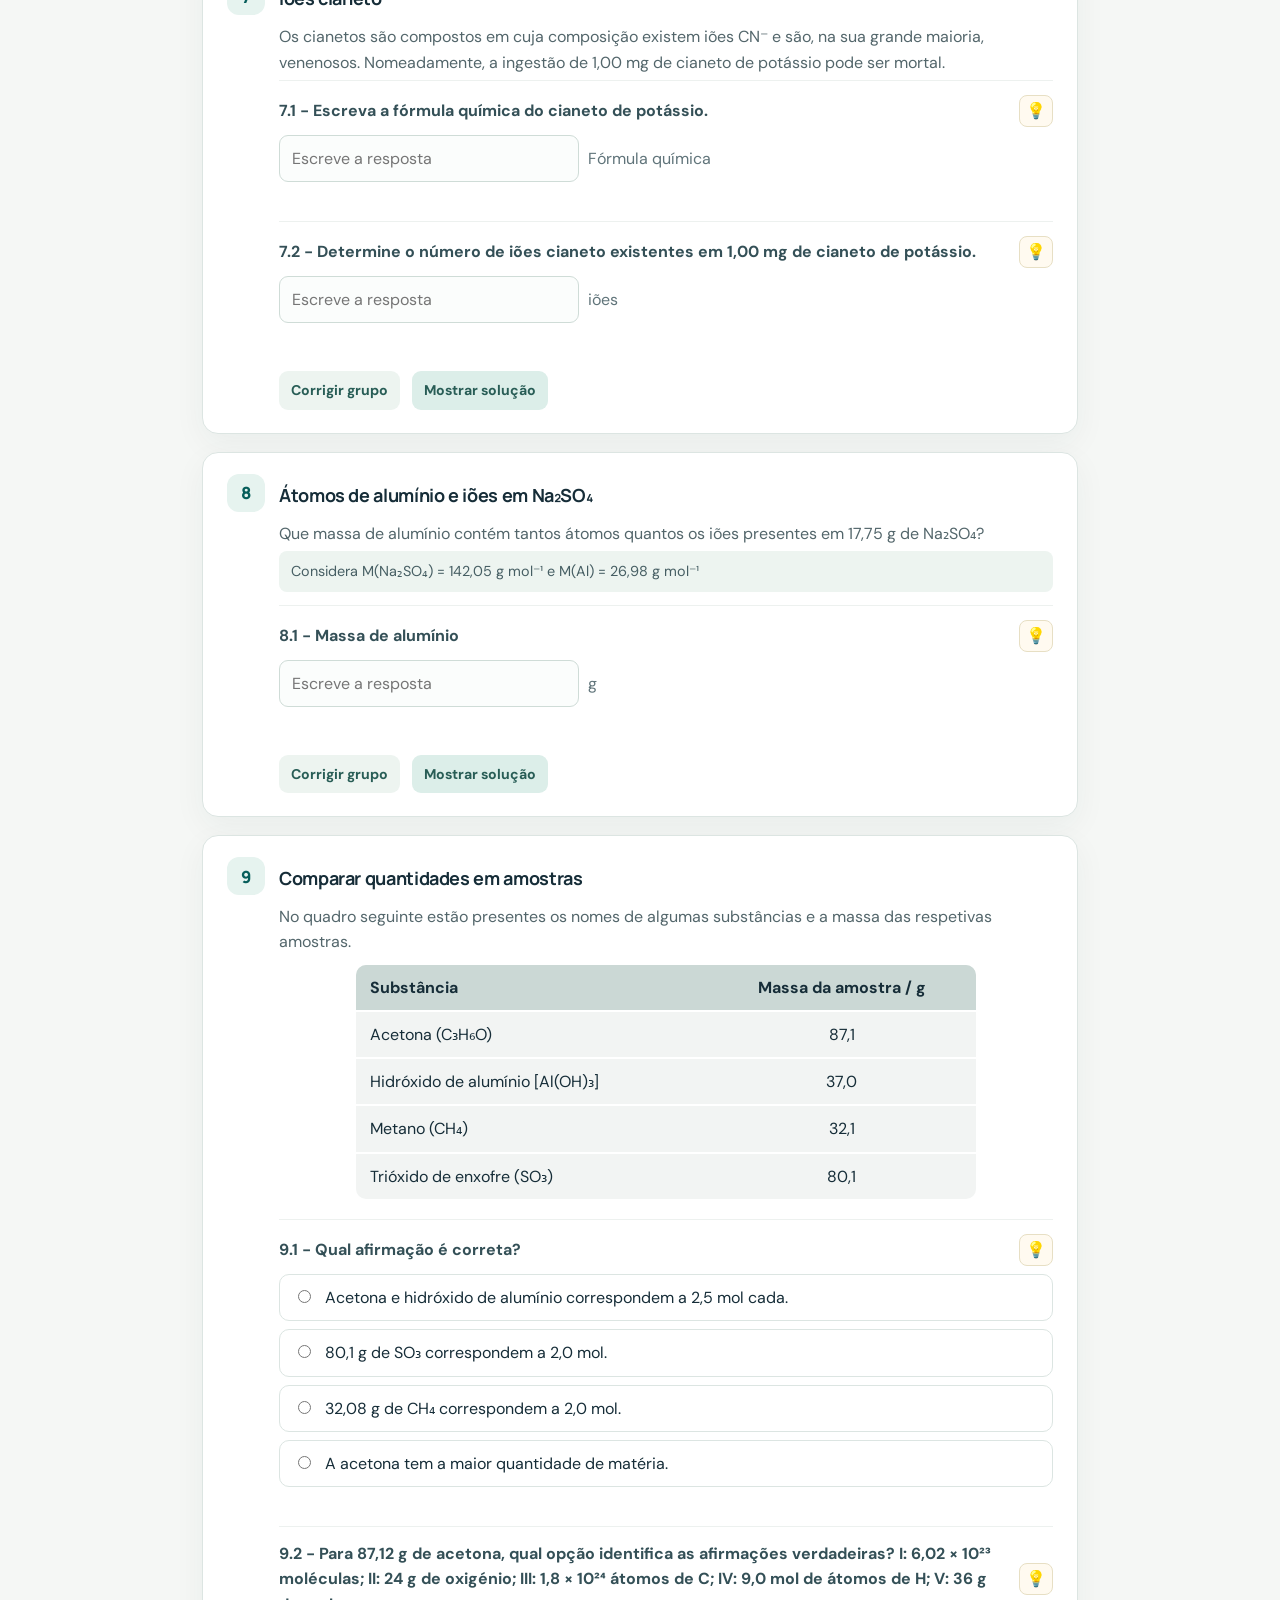
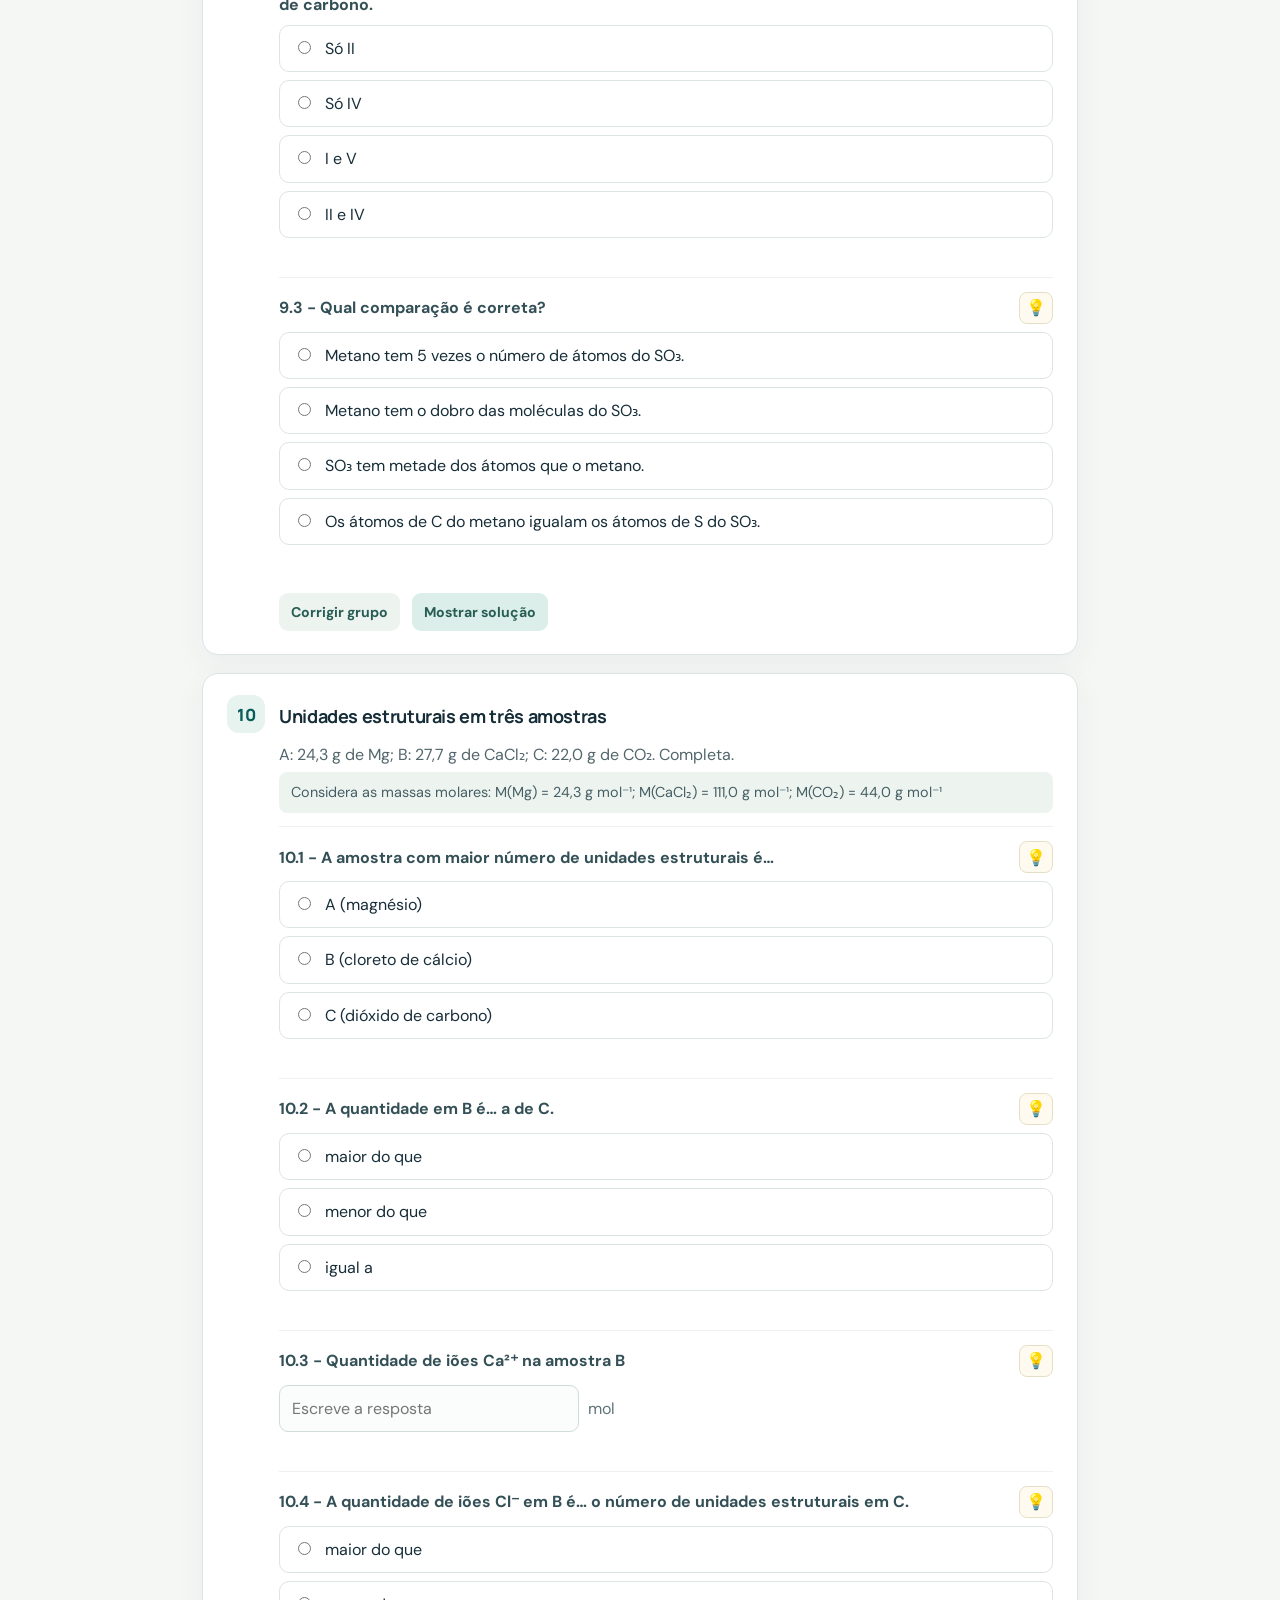
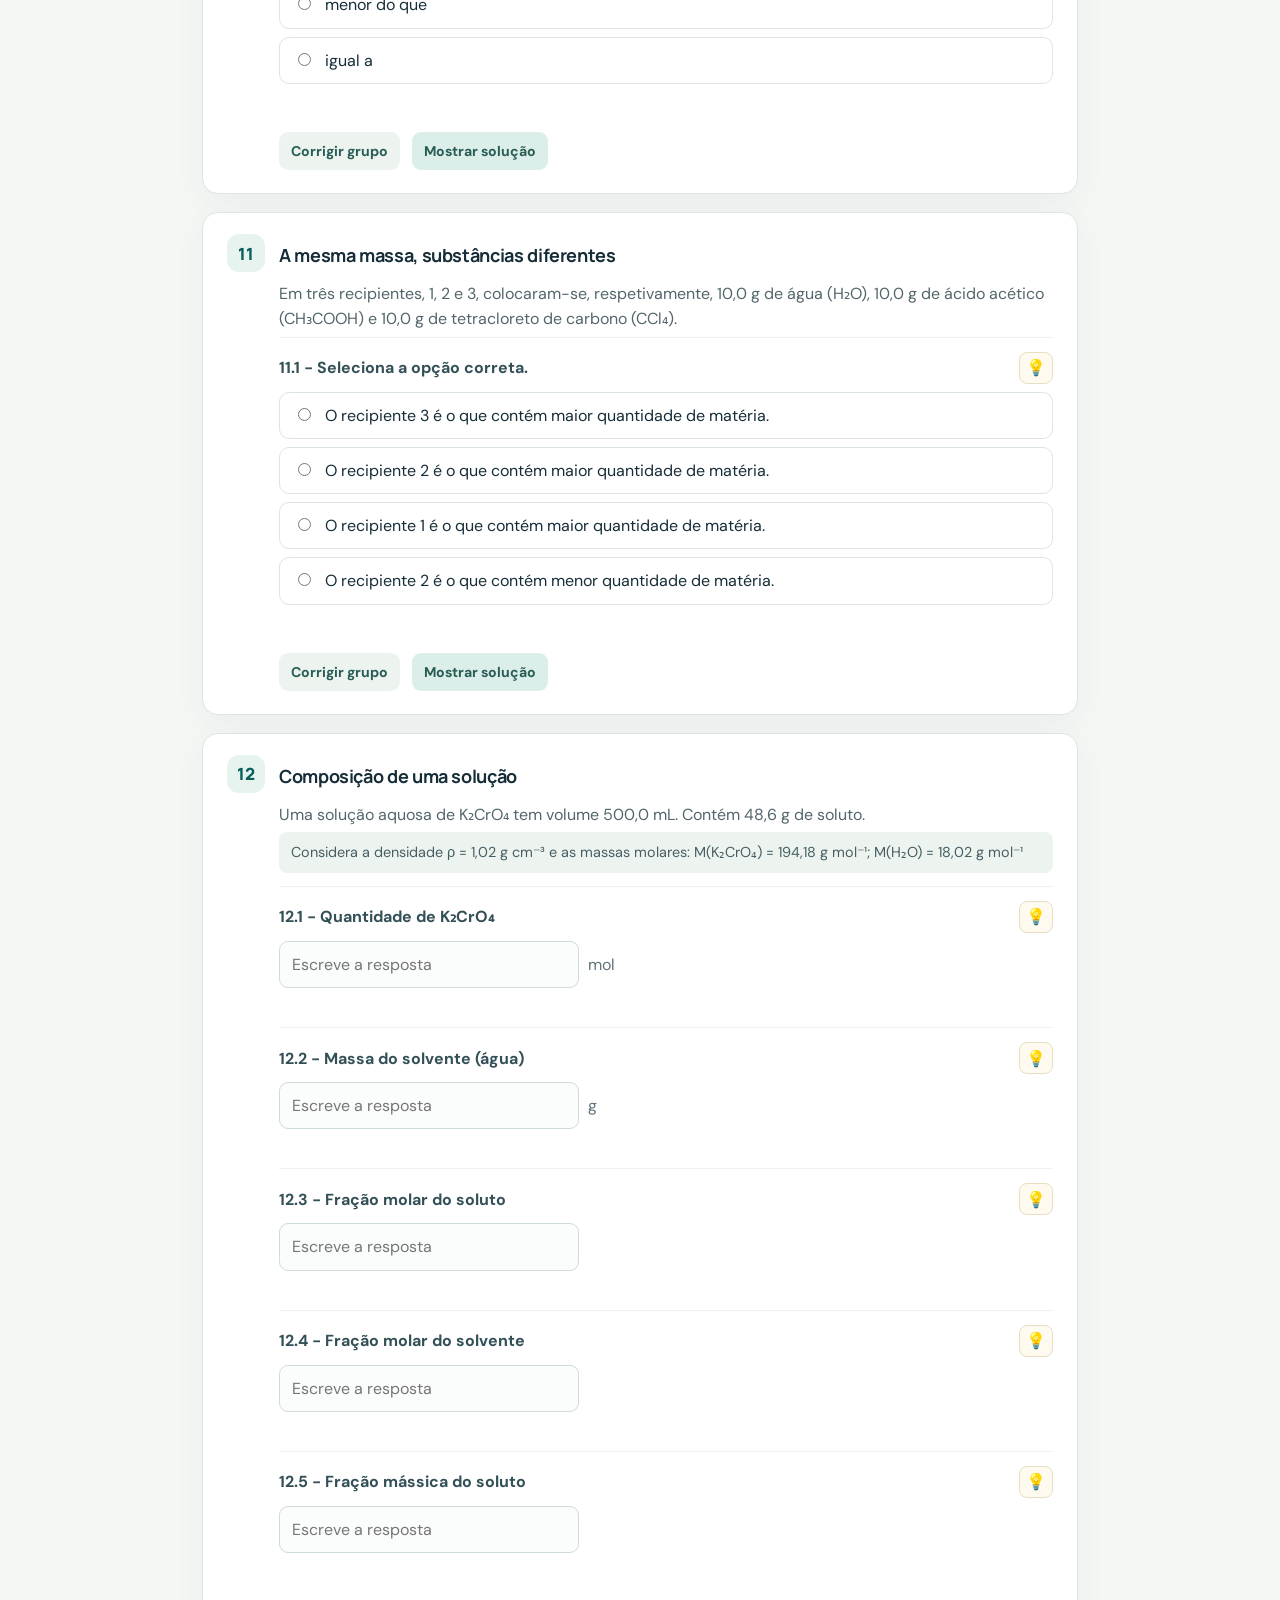
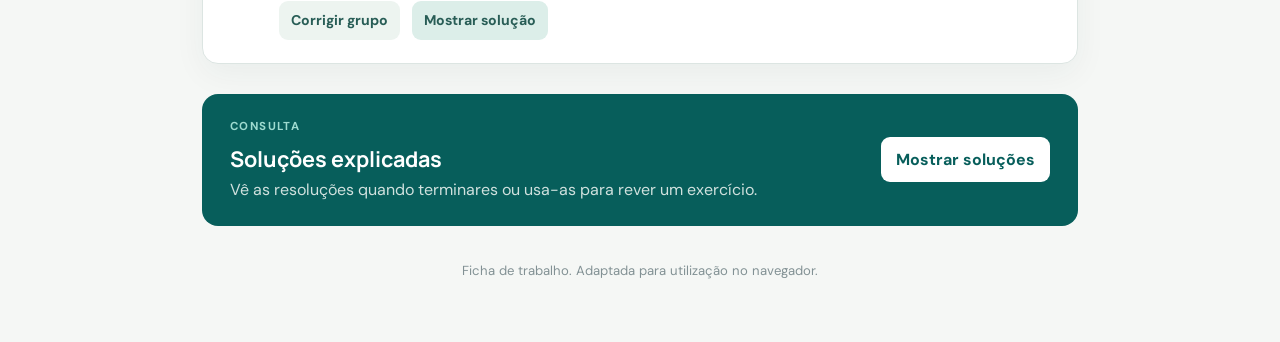
==== commit 53fb2b74: "Place header topic path beneath domain line" ====
--- a/10ano/elementos-quimicos-e-sua-organizacao/1-4-quantidade-em-quimica/ficha-1/index.html
+++ b/10ano/elementos-quimicos-e-sua-organizacao/1-4-quantidade-em-quimica/ficha-1/index.html
@@ -12,9 +12,9 @@
   <header class="hero">
     <div class="hero-inner">
       <p class="eyebrow">Física e Química A · 10.º ano - Elementos químicos e sua organização</p>
-      <h1>Quantidade de matéria</h1>
+      <p class="subtitle">1 - Massa e tamanho dos átomos - 1.4 - Quantidade em química</p>
       
-      <p class="subtitle">1 - Massa e tamanho dos átomos - 1.4 - Quantidade em química</p>
+      <h1>Quantidade de matéria</h1>
       <p class="subtitle-note">Ficha interativa adaptada, <strong class="resolution-emphasis">analisa criteriosamente as resoluções</strong>.</p>
       <div class="progress-row"><span id="progress-label">0 de 12 grupos concluídos</span><span id="progress-percent">0%</span></div>
       <div class="progress-track"><div id="progress-bar"></div></div>
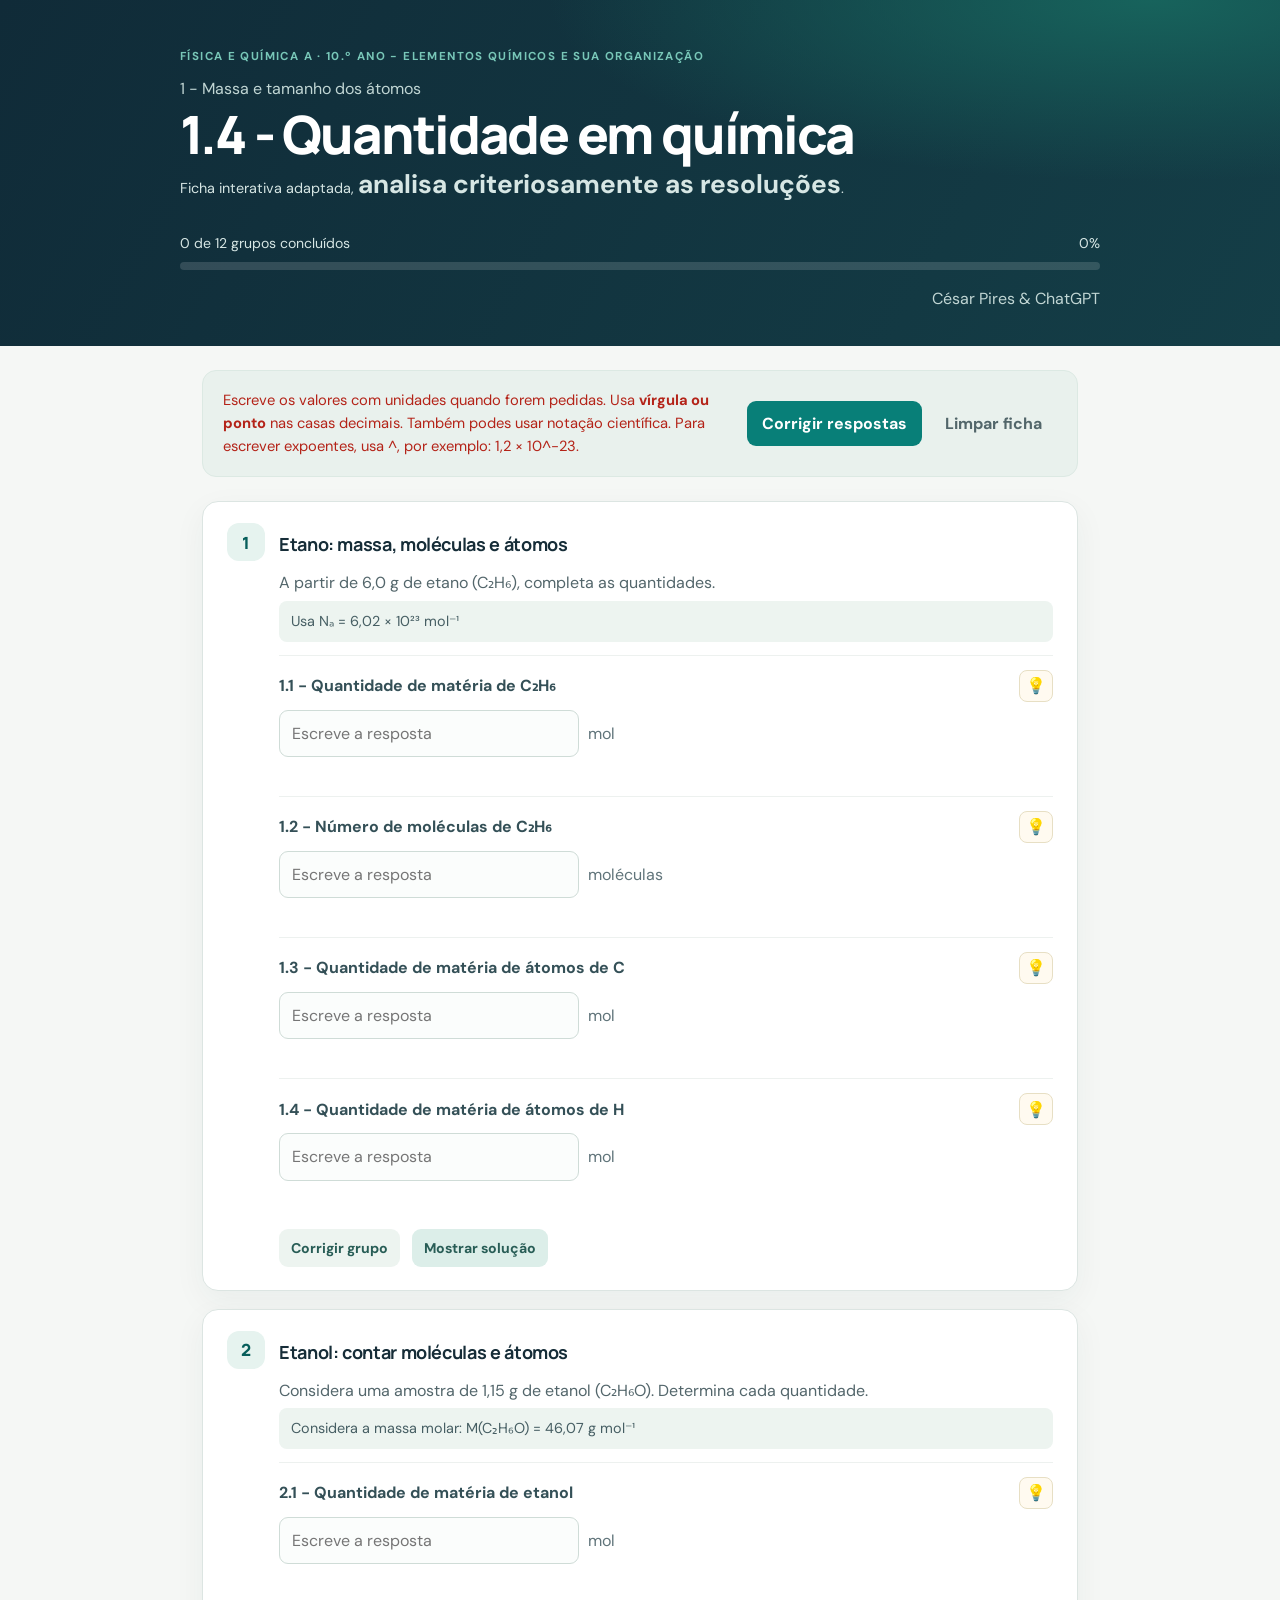
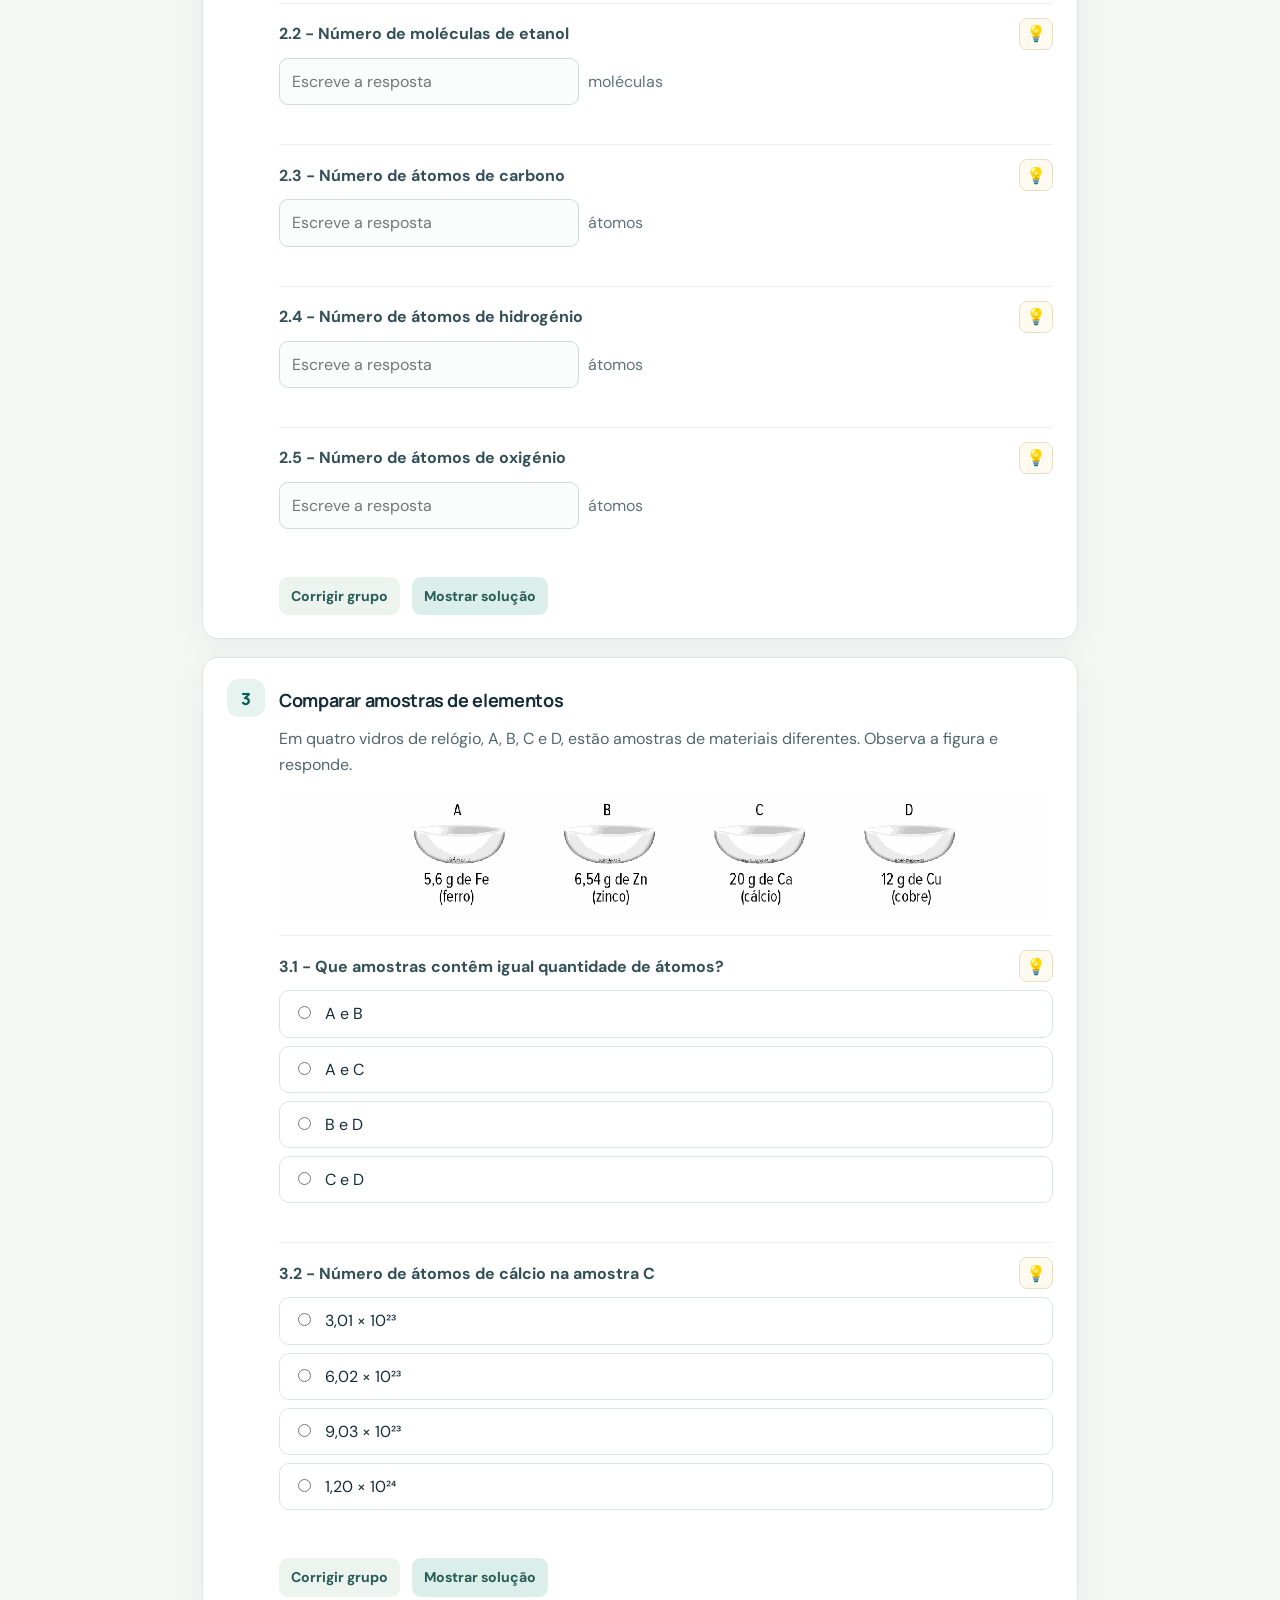
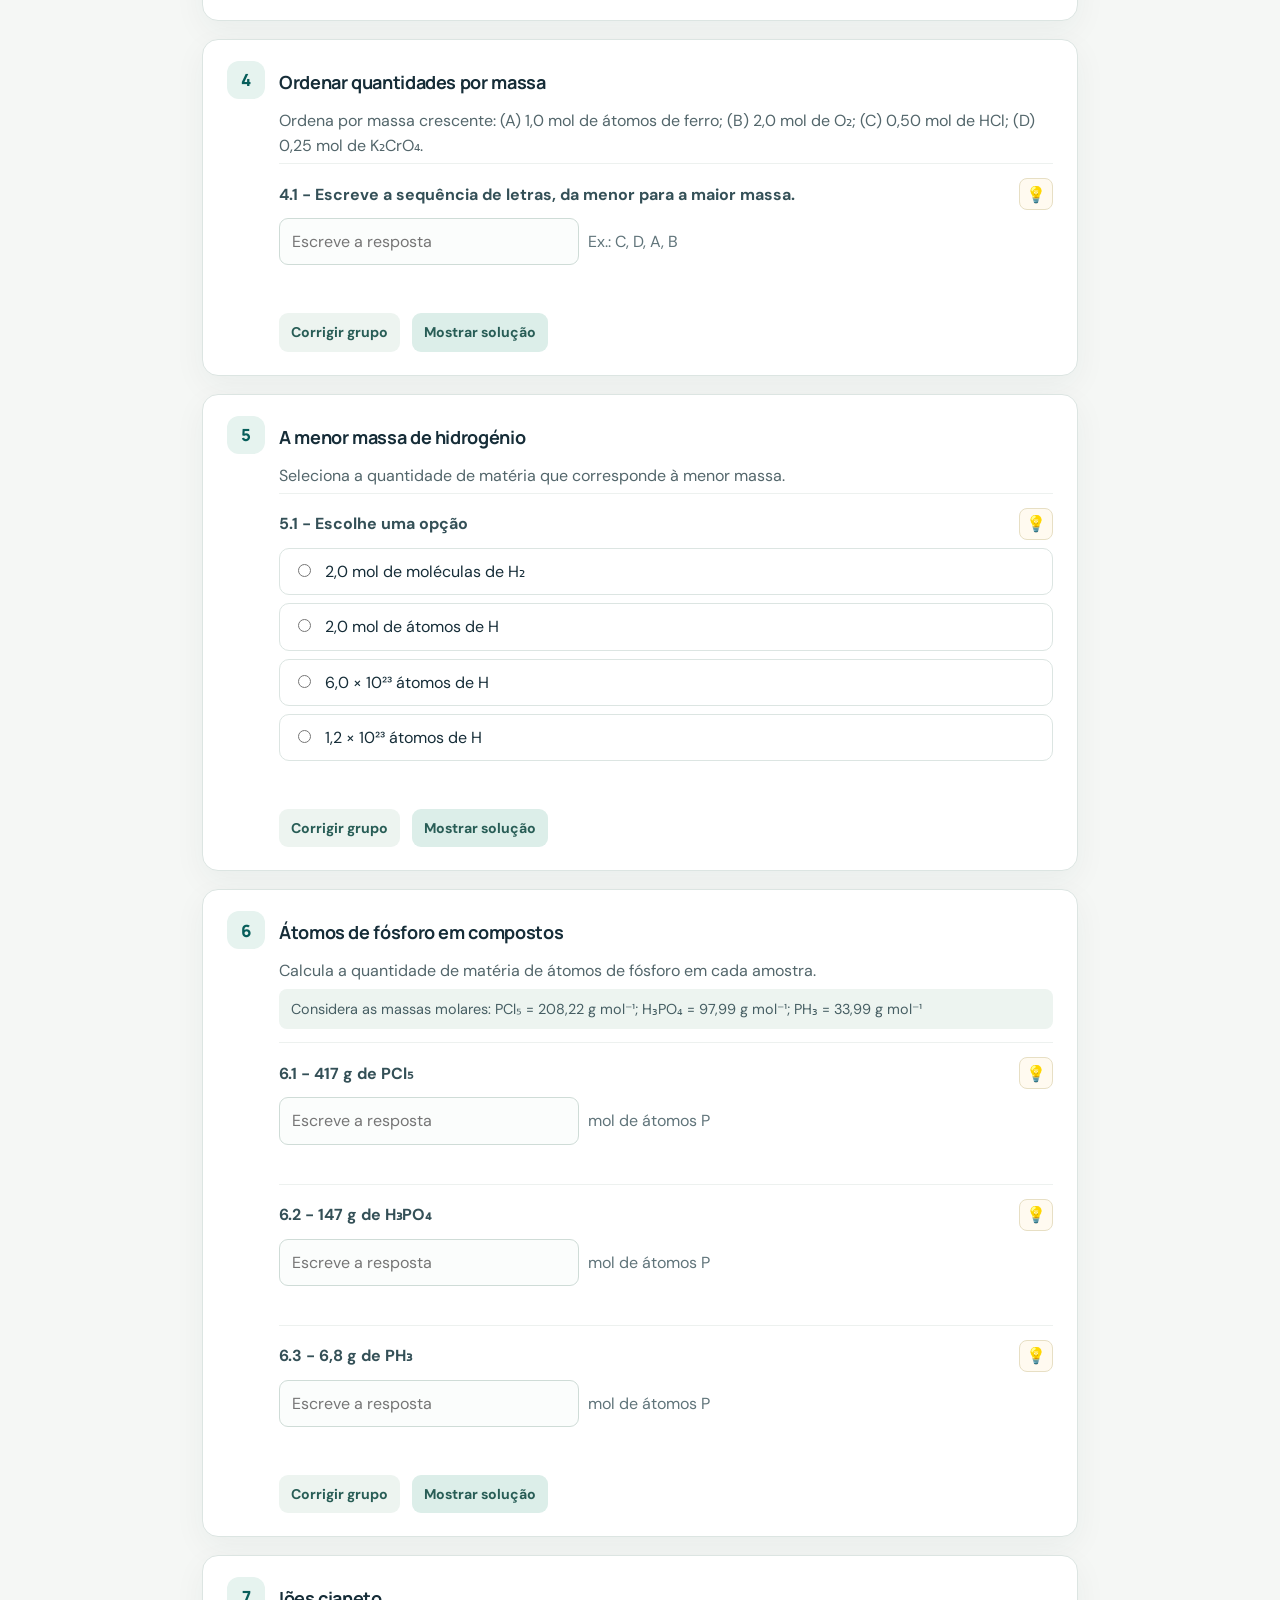
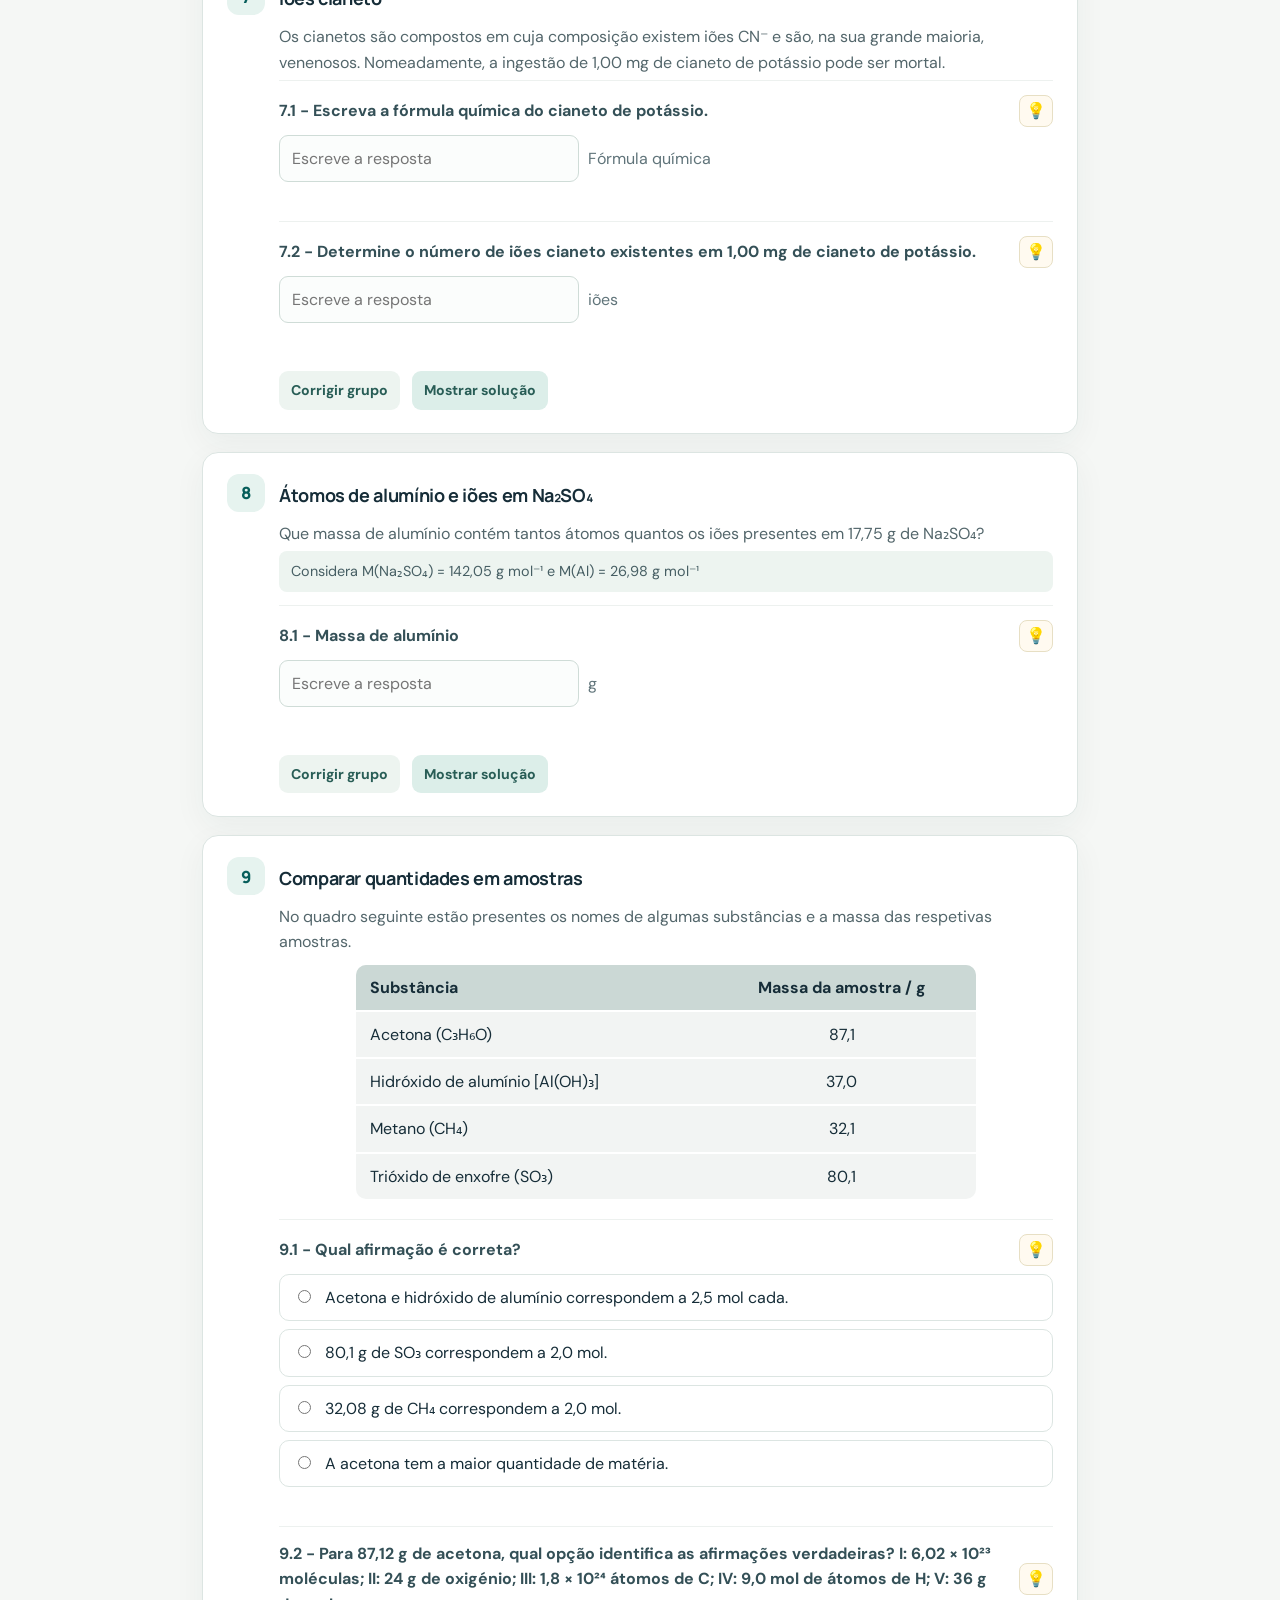
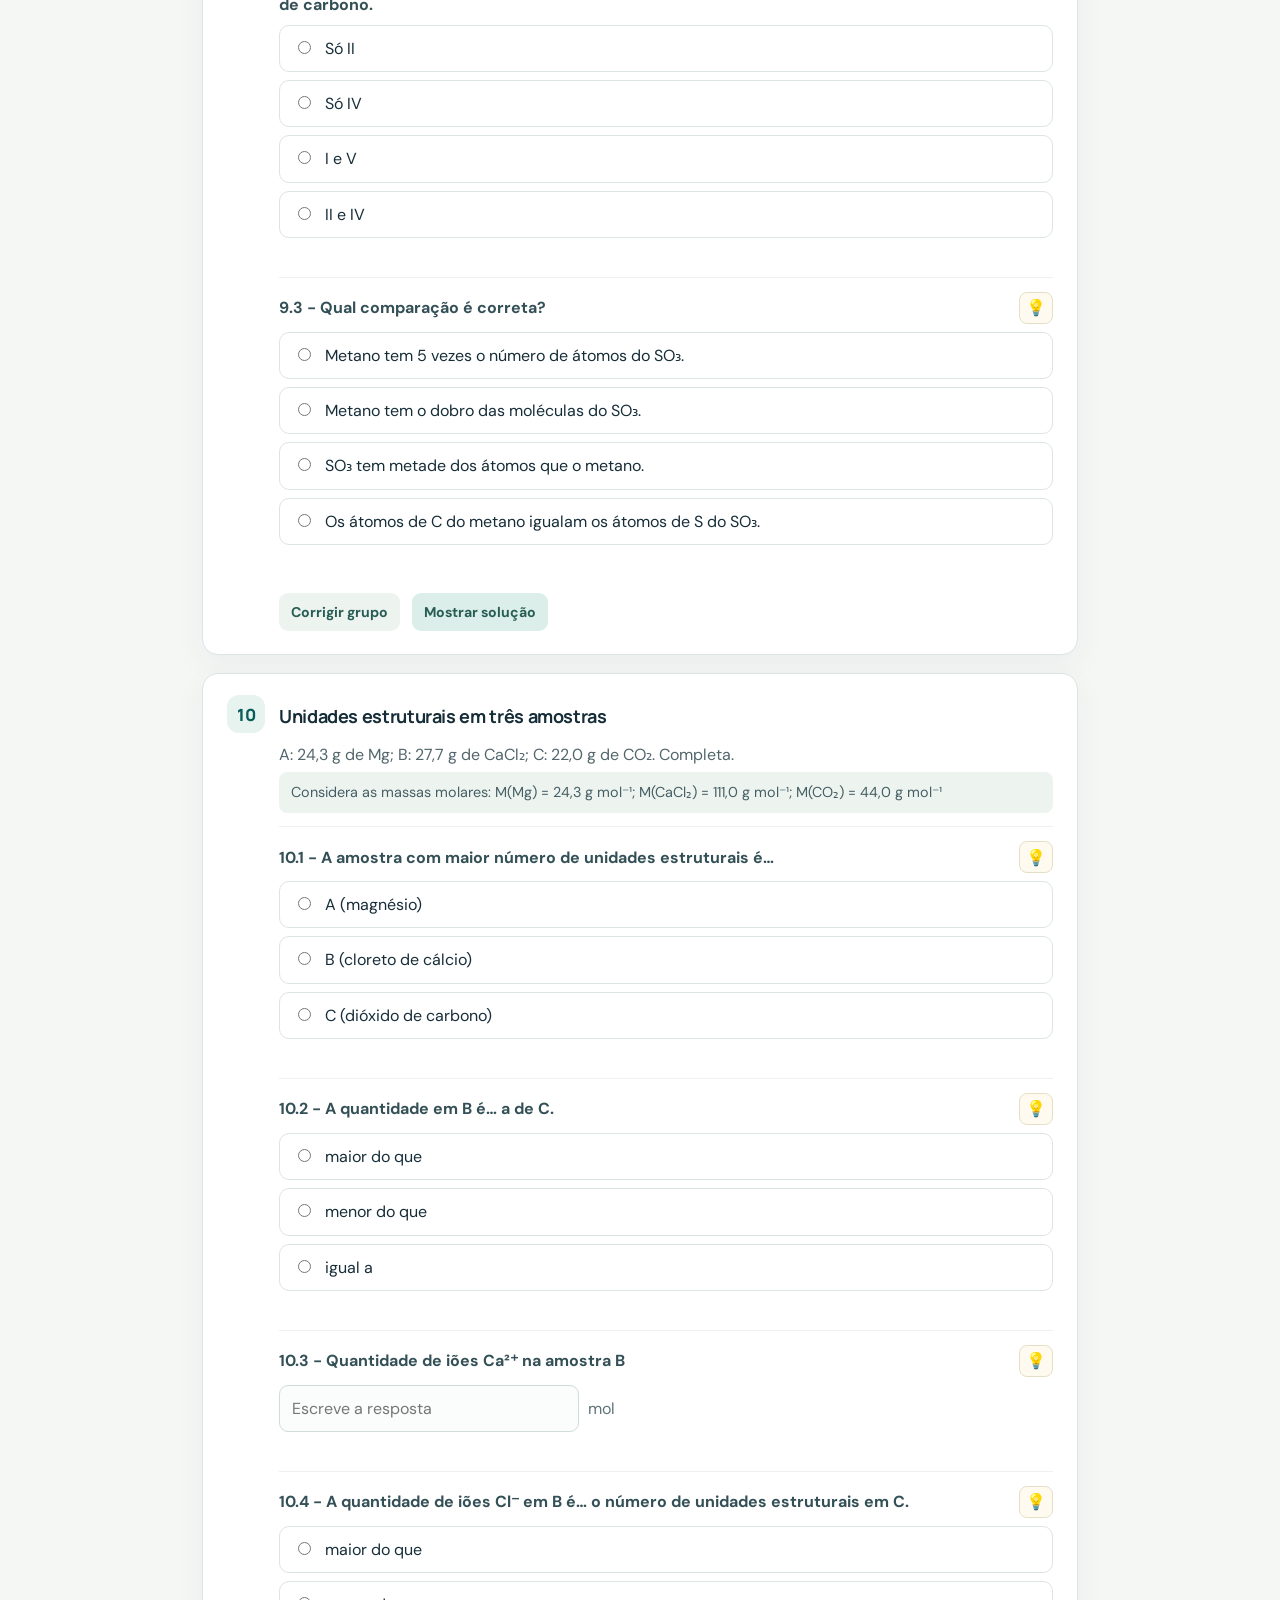
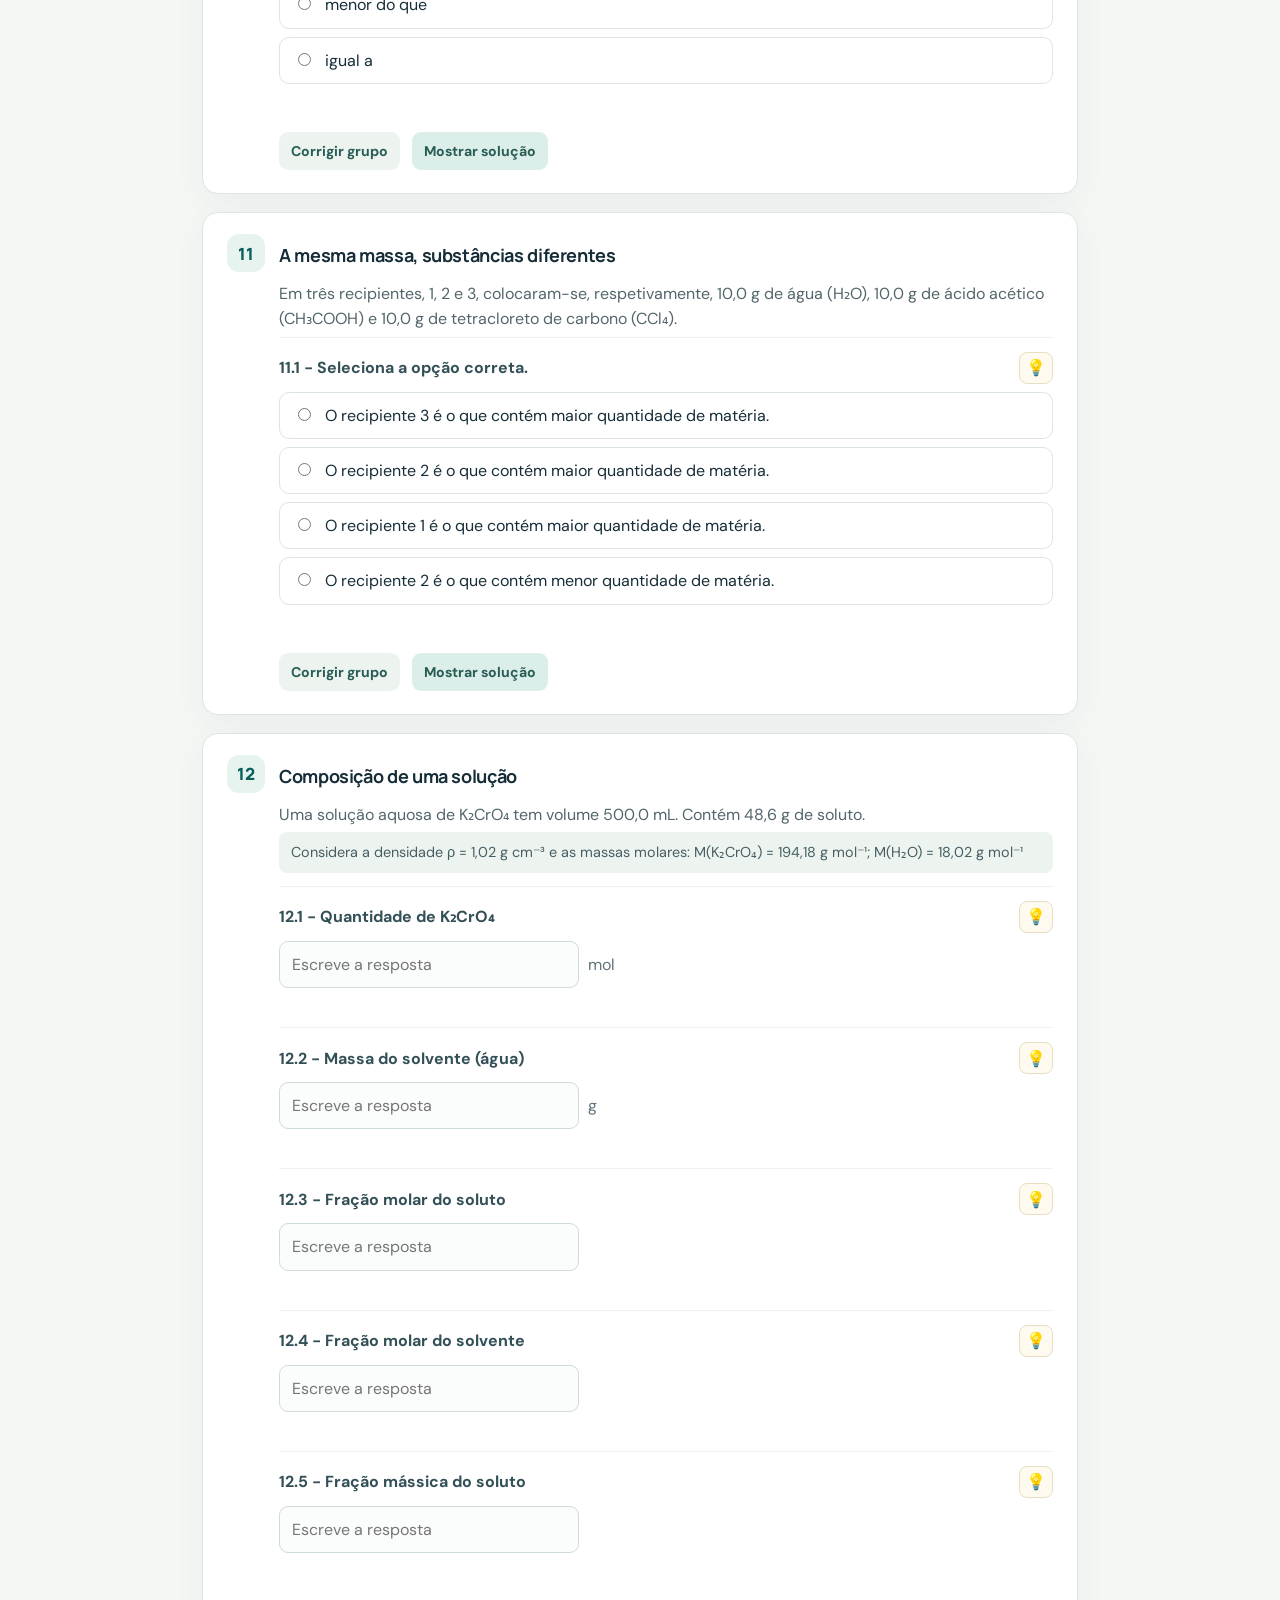
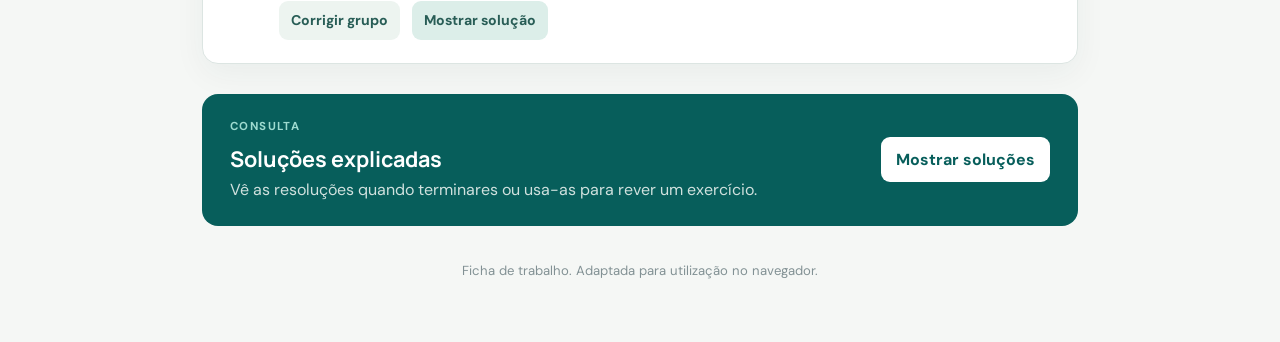
==== commit 8fca1cec: "Use subtopic as ficha-1 main heading" ====
--- a/10ano/elementos-quimicos-e-sua-organizacao/1-4-quantidade-em-quimica/ficha-1/index.html
+++ b/10ano/elementos-quimicos-e-sua-organizacao/1-4-quantidade-em-quimica/ficha-1/index.html
@@ -12,9 +12,9 @@
   <header class="hero">
     <div class="hero-inner">
       <p class="eyebrow">Física e Química A · 10.º ano - Elementos químicos e sua organização</p>
-      <p class="subtitle">1 - Massa e tamanho dos átomos - 1.4 - Quantidade em química</p>
+      <p class="subtitle">1 - Massa e tamanho dos átomos</p>
       
-      <h1>Quantidade de matéria</h1>
+      <h1>1.4 - Quantidade em química</h1>
       <p class="subtitle-note">Ficha interativa adaptada, <strong class="resolution-emphasis">analisa criteriosamente as resoluções</strong>.</p>
       <div class="progress-row"><span id="progress-label">0 de 12 grupos concluídos</span><span id="progress-percent">0%</span></div>
       <div class="progress-track"><div id="progress-bar"></div></div>
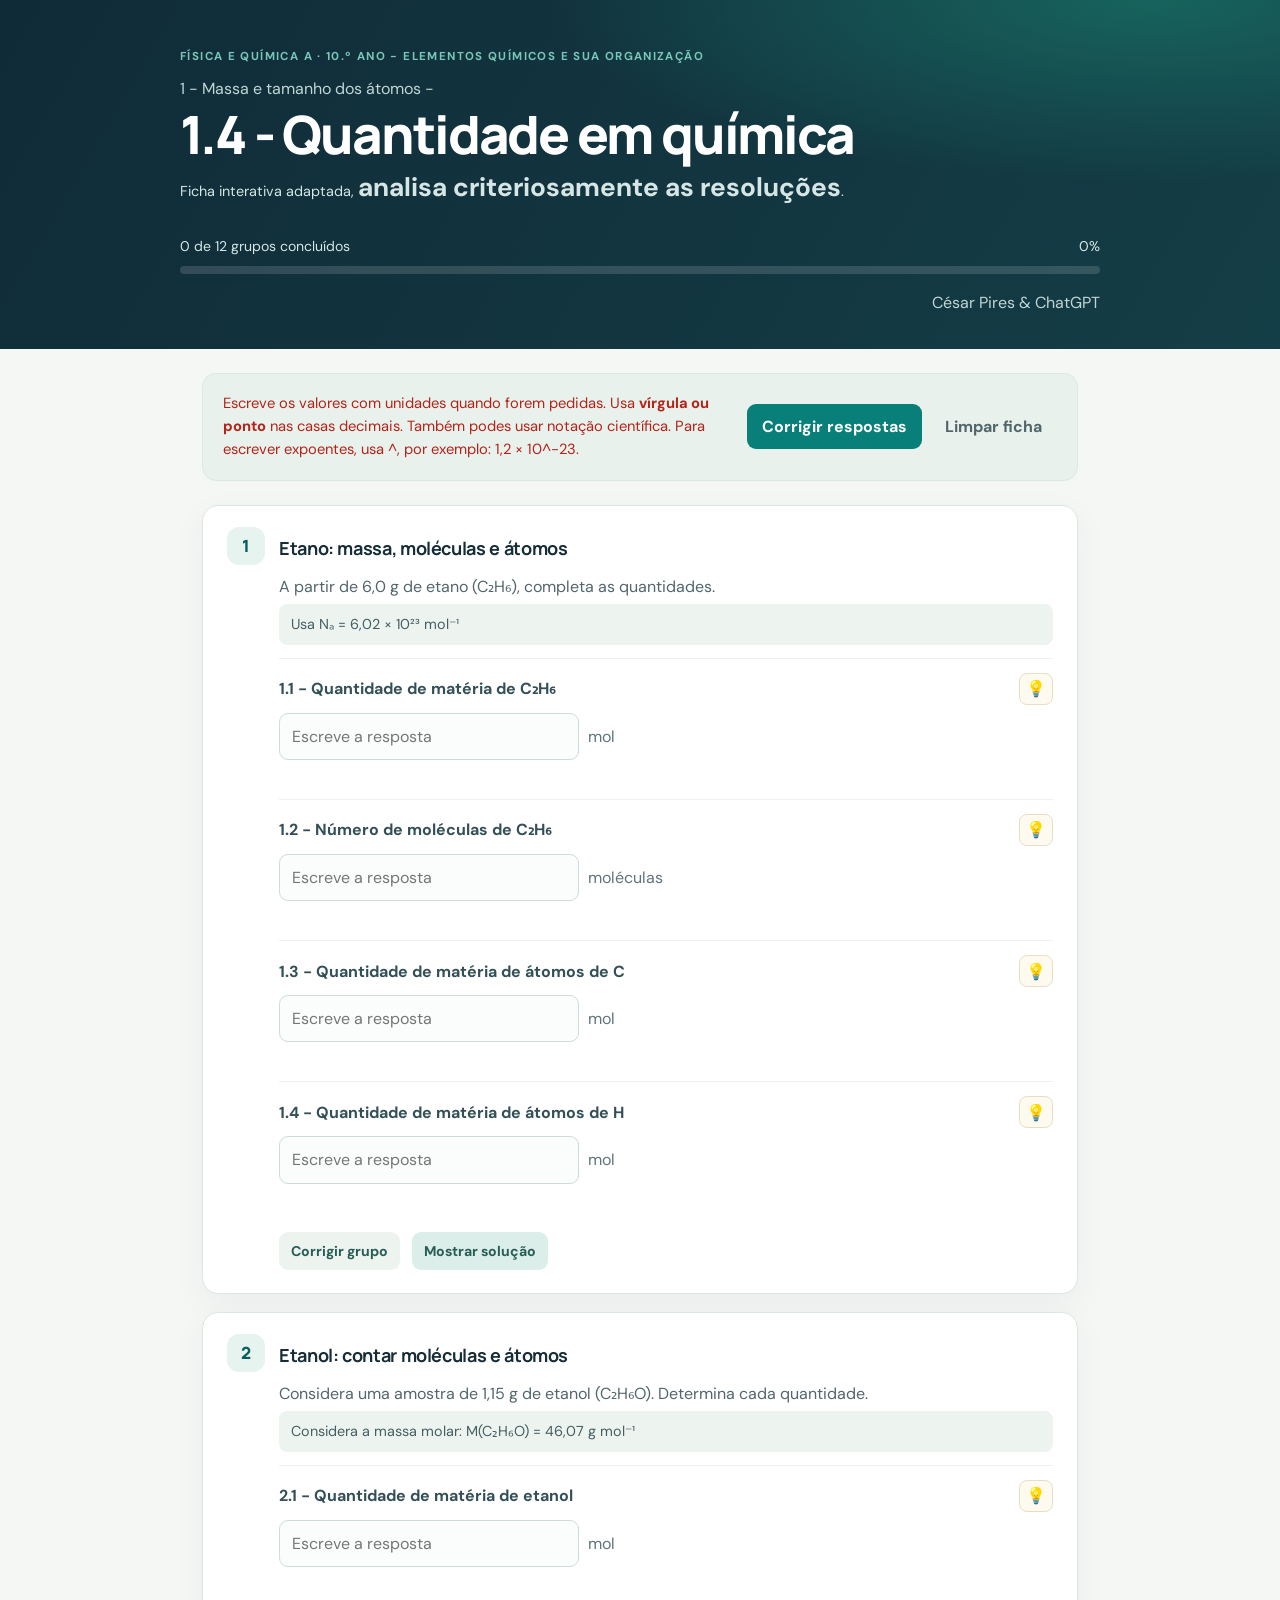
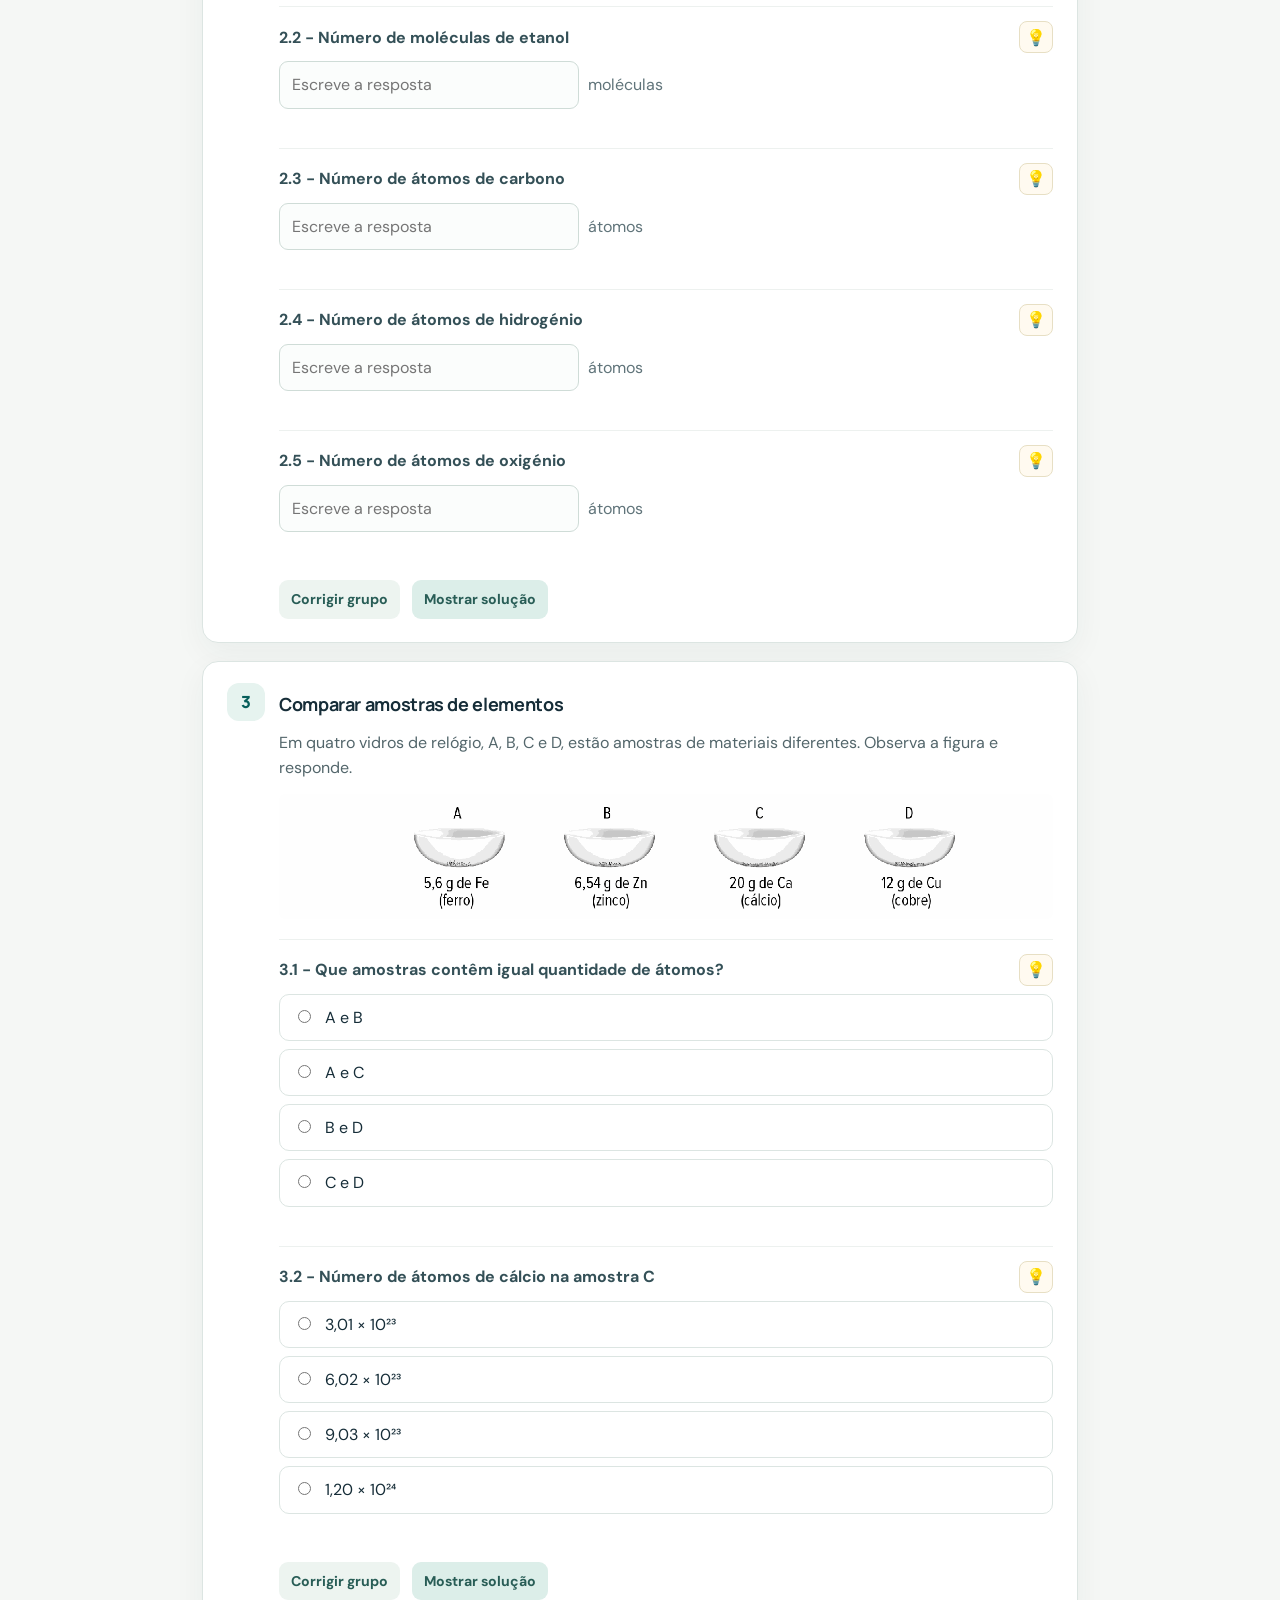
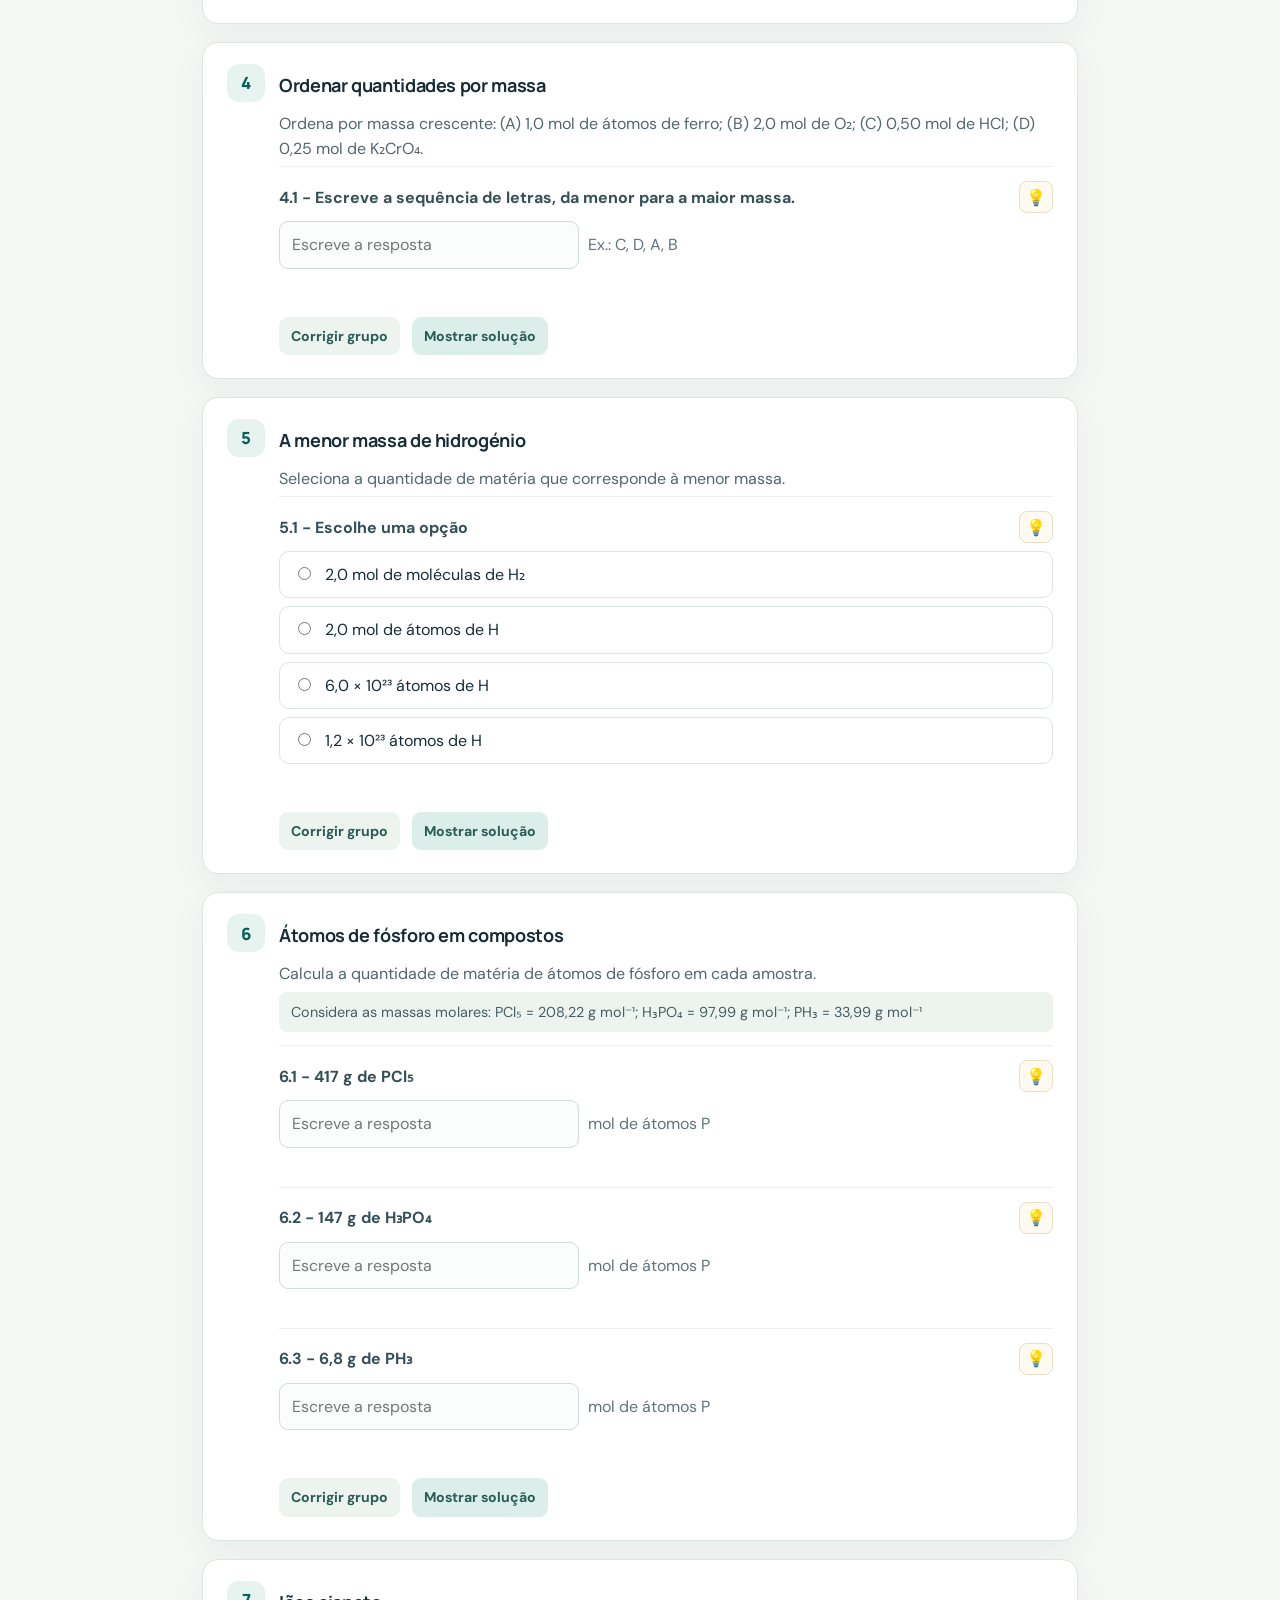
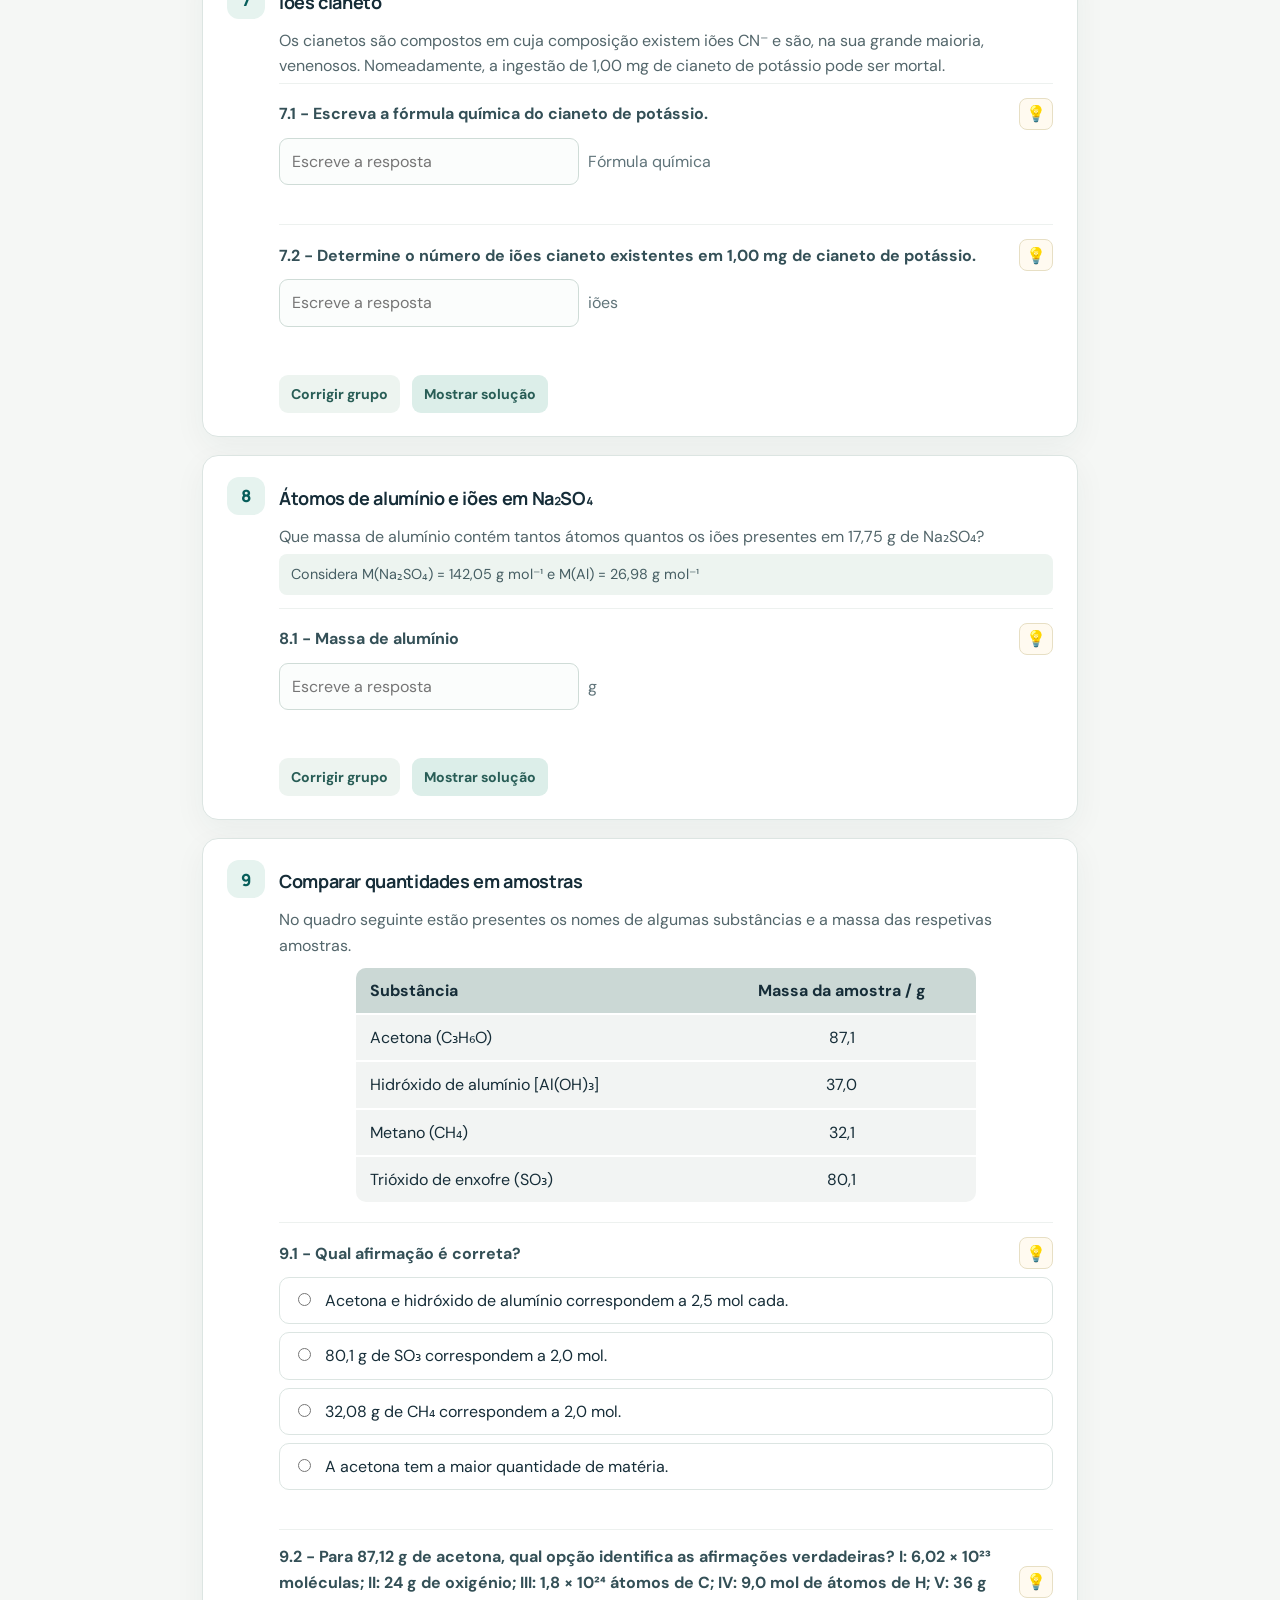
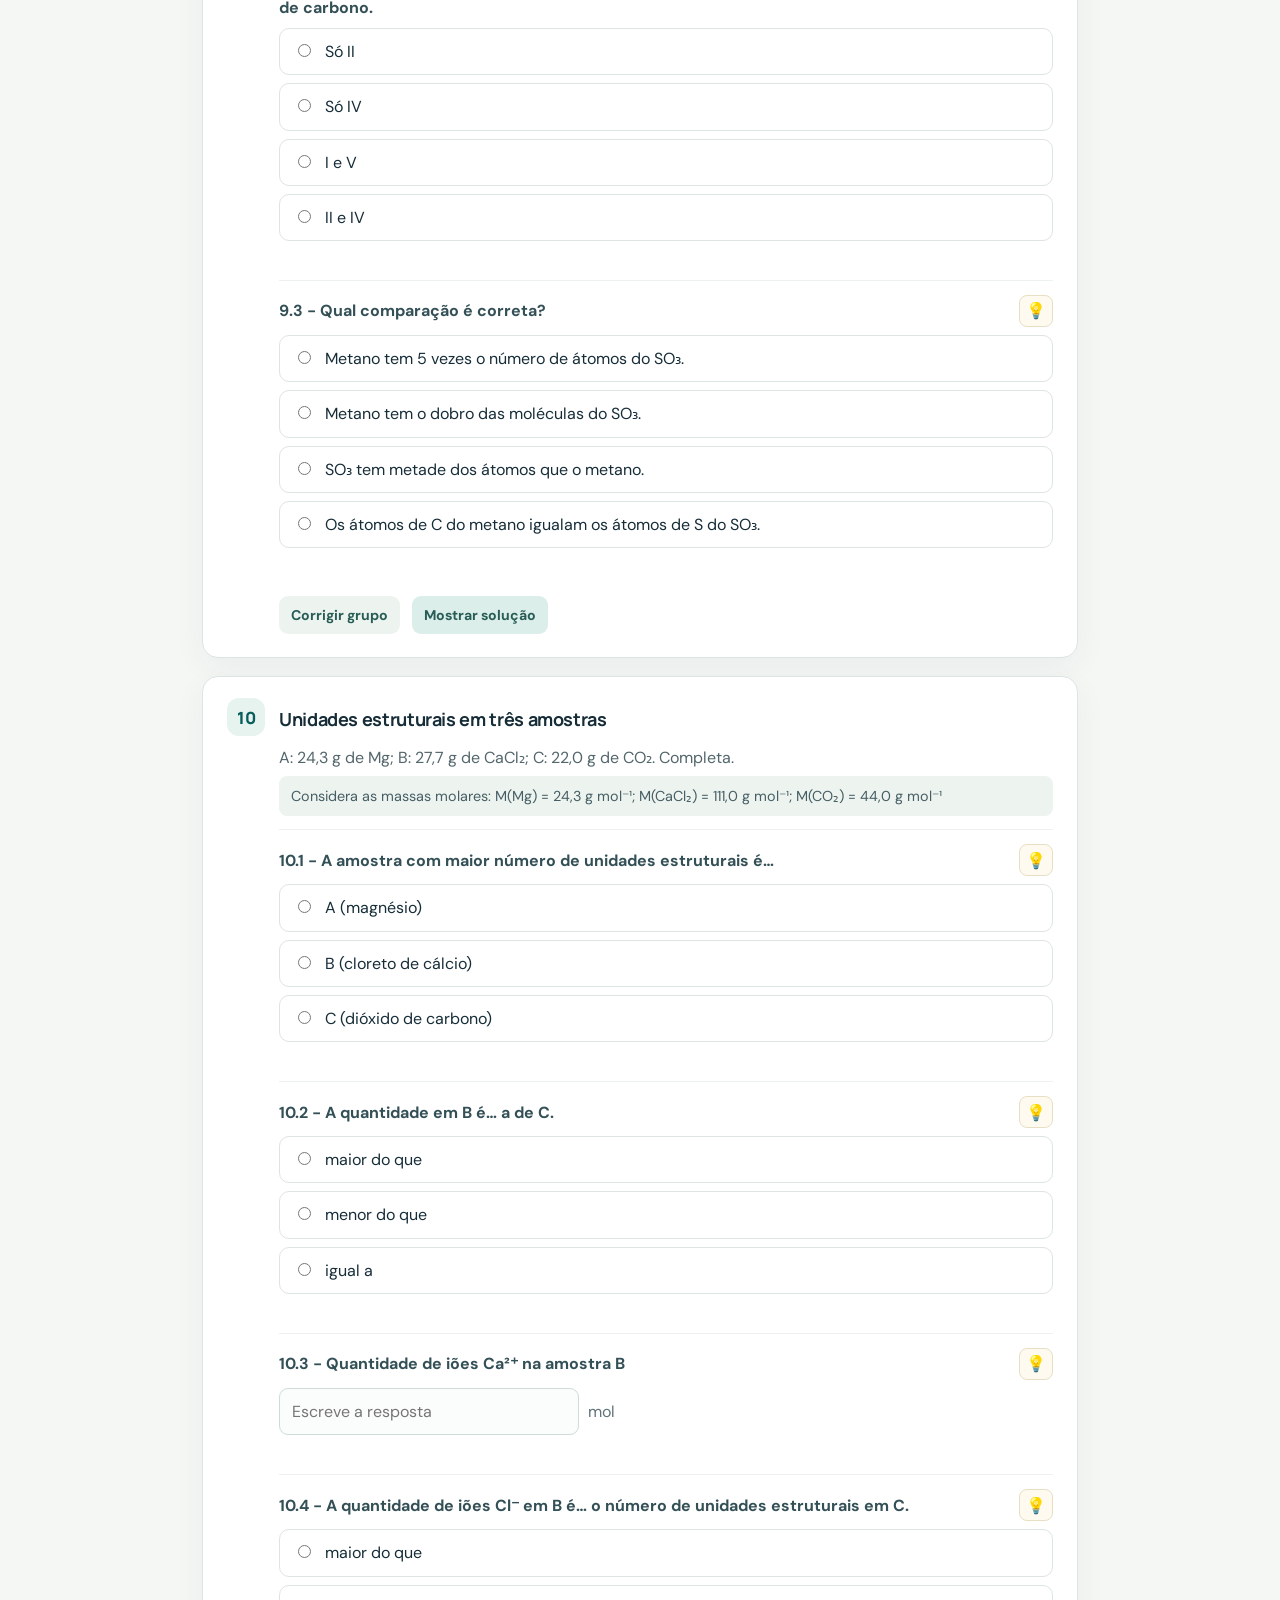
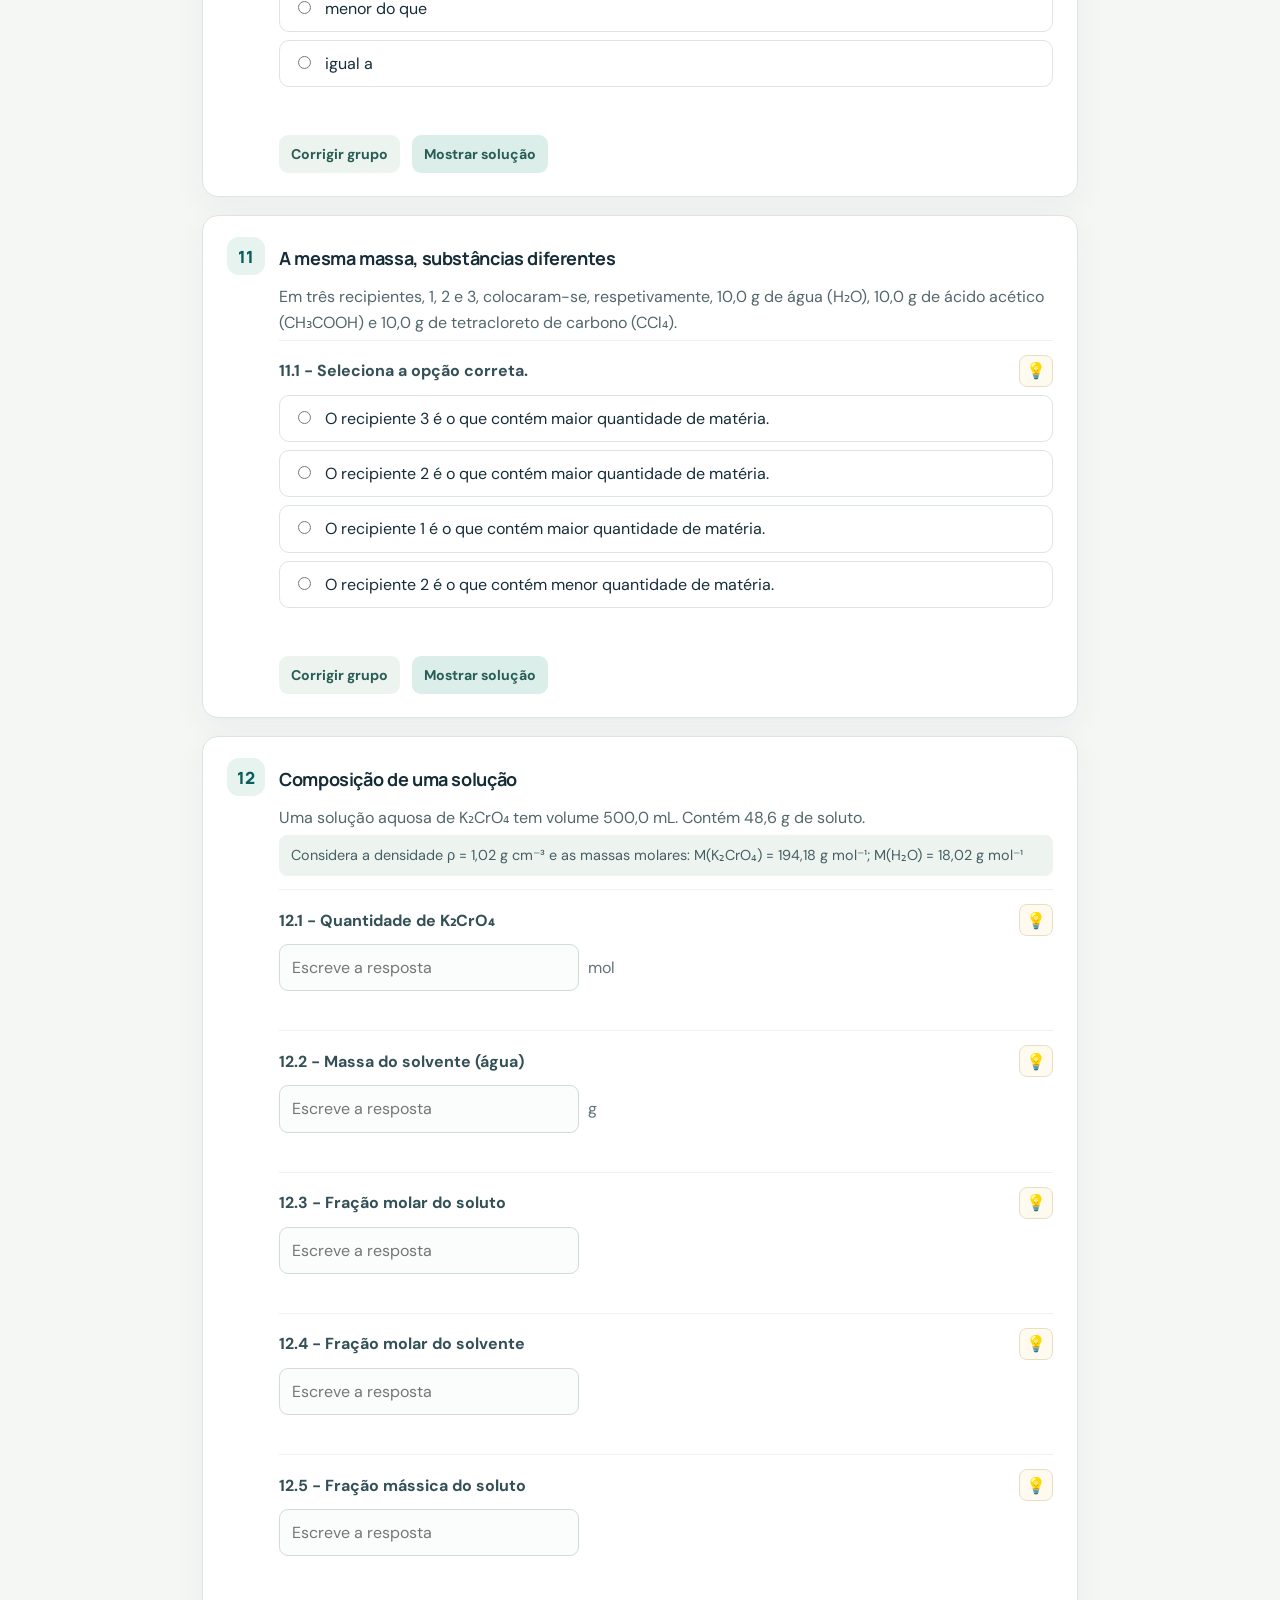
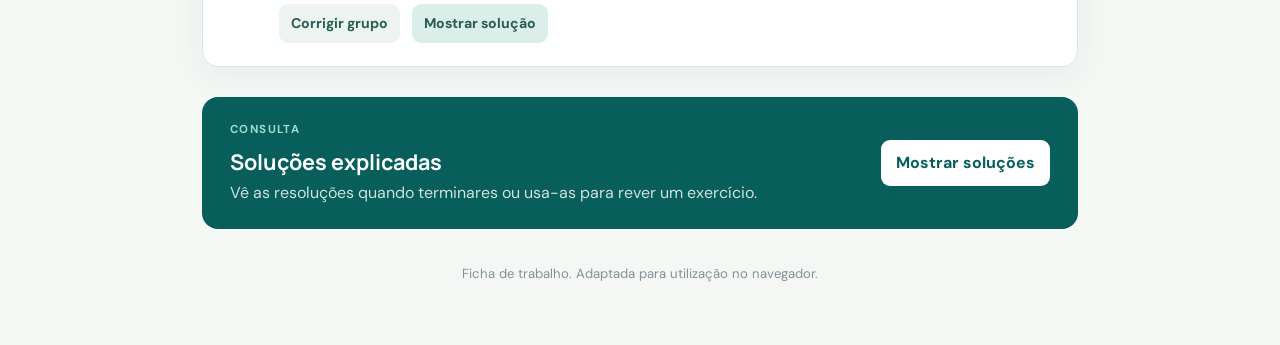
==== commit 3d22ea78: "Combine theme and topic in header" ====
--- a/10ano/elementos-quimicos-e-sua-organizacao/1-4-quantidade-em-quimica/ficha-1/index.html
+++ b/10ano/elementos-quimicos-e-sua-organizacao/1-4-quantidade-em-quimica/ficha-1/index.html
@@ -5,16 +5,14 @@
   <meta name="viewport" content="width=device-width, initial-scale=1">
   <meta name="theme-color" content="#102b38">
   <title>Quantidade de matéria | Ficha interativa</title>
-  <link rel="stylesheet" href="style.css?v=20261119-4">
+  <link rel="stylesheet" href="style.css?v=20261119-5">
   <script src="app.js?v=20261119-4" defer></script>
 </head>
 <body>
   <header class="hero">
     <div class="hero-inner">
       <p class="eyebrow">Física e Química A · 10.º ano - Elementos químicos e sua organização</p>
-      <p class="subtitle">1 - Massa e tamanho dos átomos</p>
-      
-      <h1>1.4 - Quantidade em química</h1>
+      <div class="topic-line"><span class="topic-prefix">1 - Massa e tamanho dos átomos - </span><h1>1.4 - Quantidade em química</h1></div>
       <p class="subtitle-note">Ficha interativa adaptada, <strong class="resolution-emphasis">analisa criteriosamente as resoluções</strong>.</p>
       <div class="progress-row"><span id="progress-label">0 de 12 grupos concluídos</span><span id="progress-percent">0%</span></div>
       <div class="progress-track"><div id="progress-bar"></div></div>
--- a/10ano/elementos-quimicos-e-sua-organizacao/1-4-quantidade-em-quimica/ficha-1/style.css
+++ b/10ano/elementos-quimicos-e-sua-organizacao/1-4-quantidade-em-quimica/ficha-1/style.css
@@ -21,3 +21,5 @@
 
 .resolution-emphasis{font-size:clamp(1rem,2.5vw,1.65rem);font-weight:700}
 
+.topic-line{display:flex;align-items:baseline;flex-wrap:wrap;column-gap:.35rem;row-gap:.2rem;margin:10px 0 4px}.topic-prefix{color:#c1d6d4;font-size:1rem}.topic-line h1{margin:0}
+
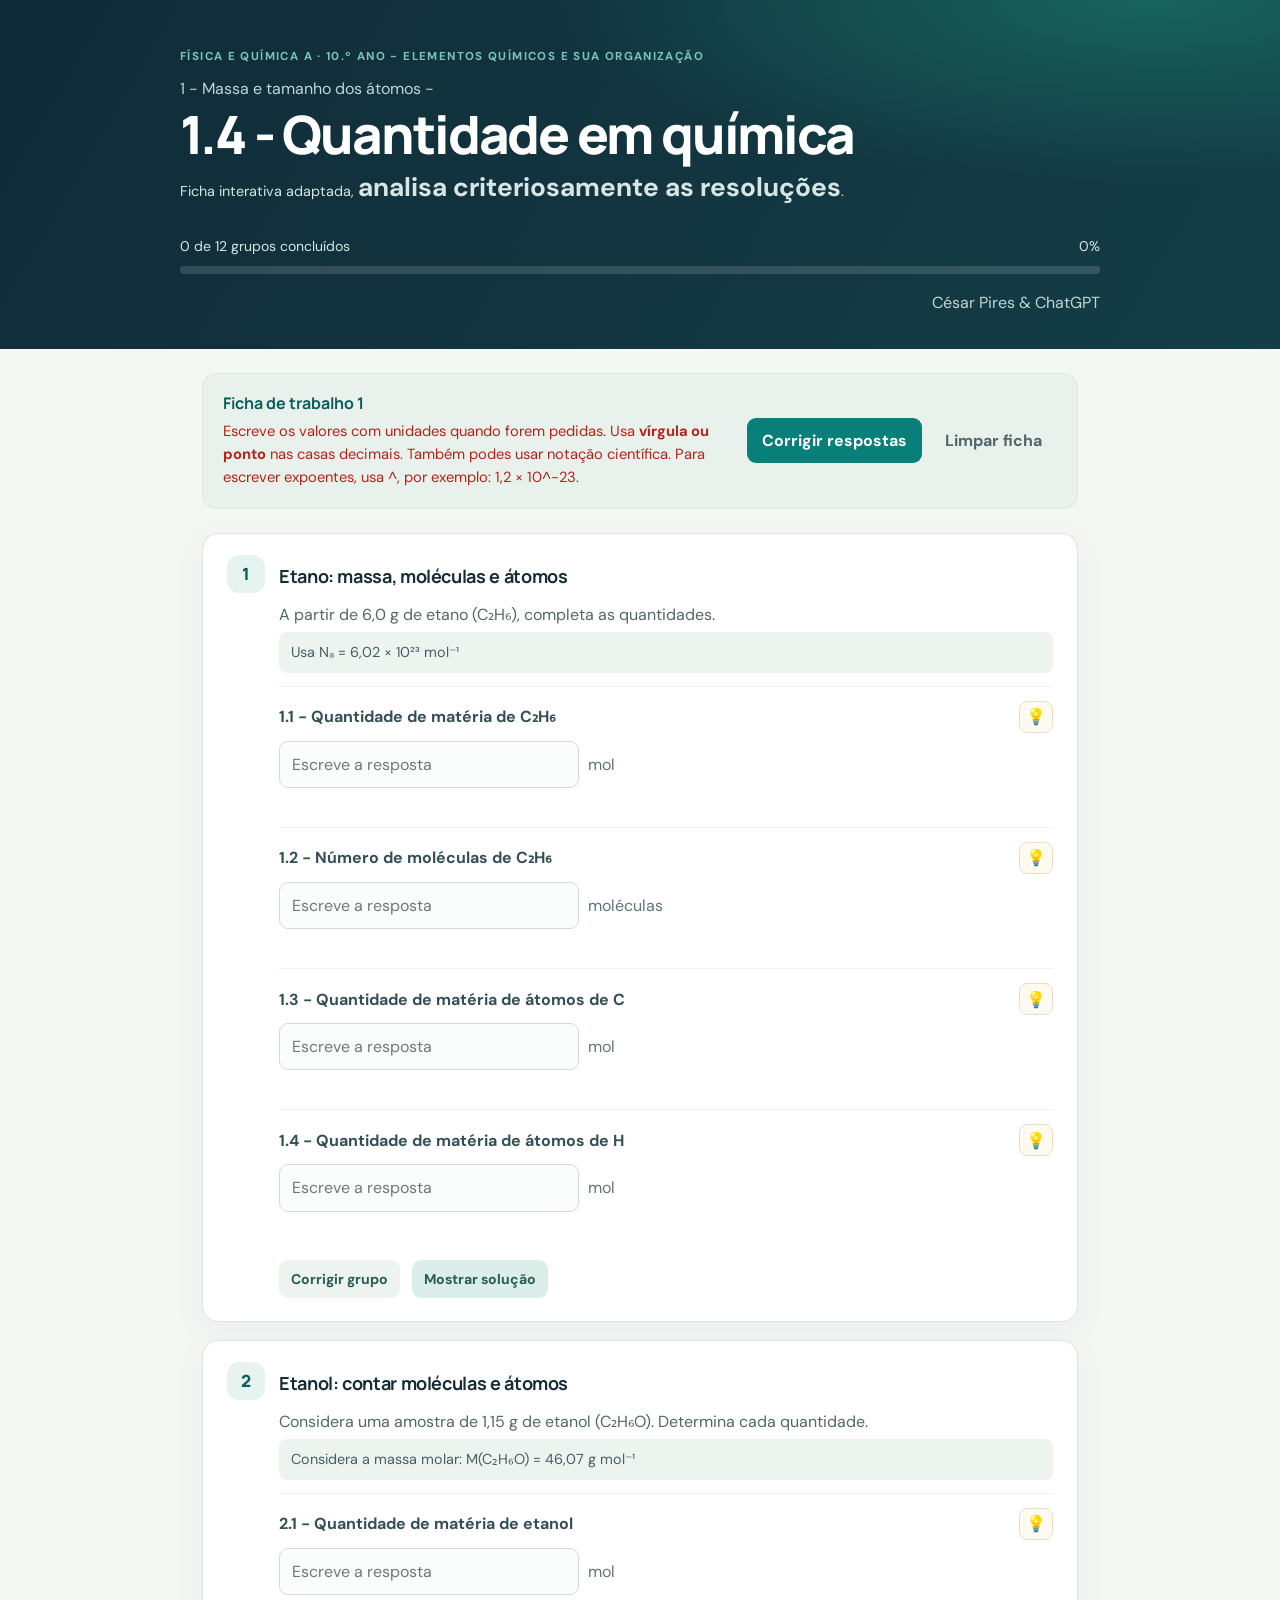
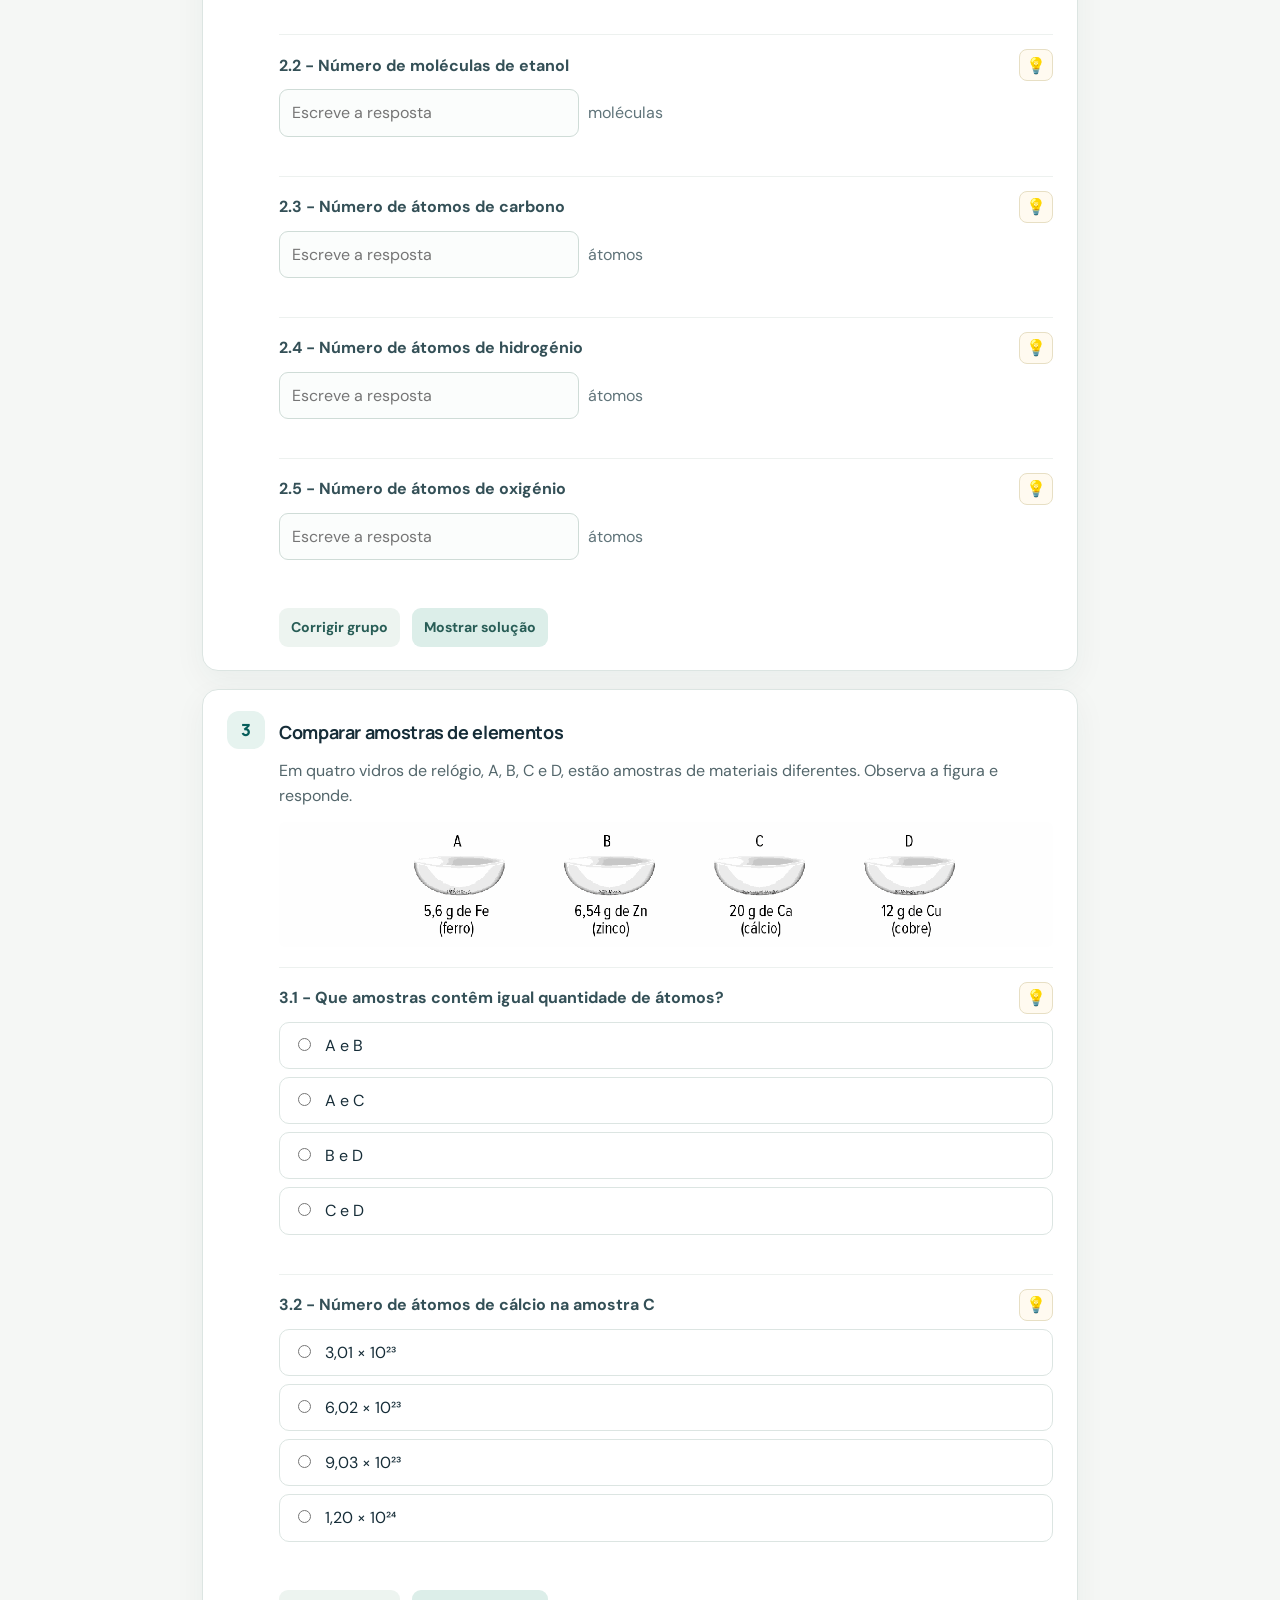
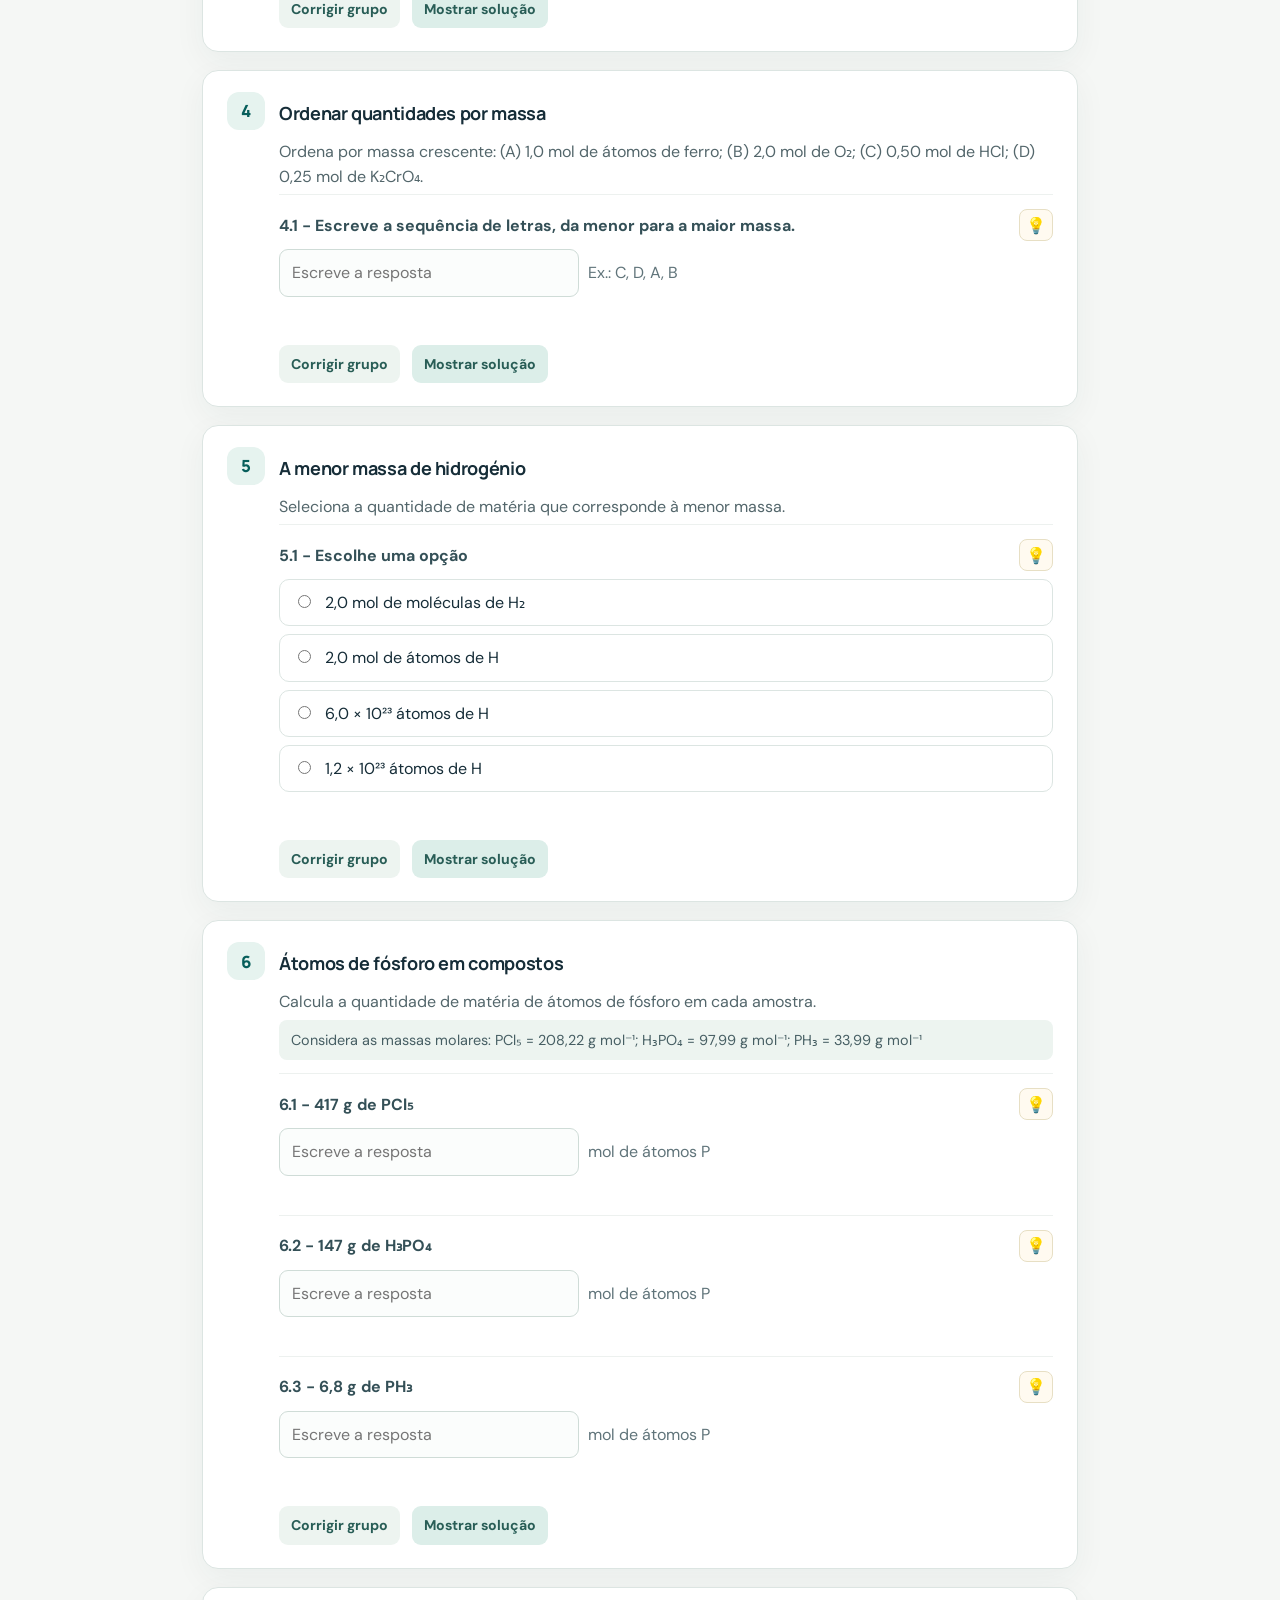
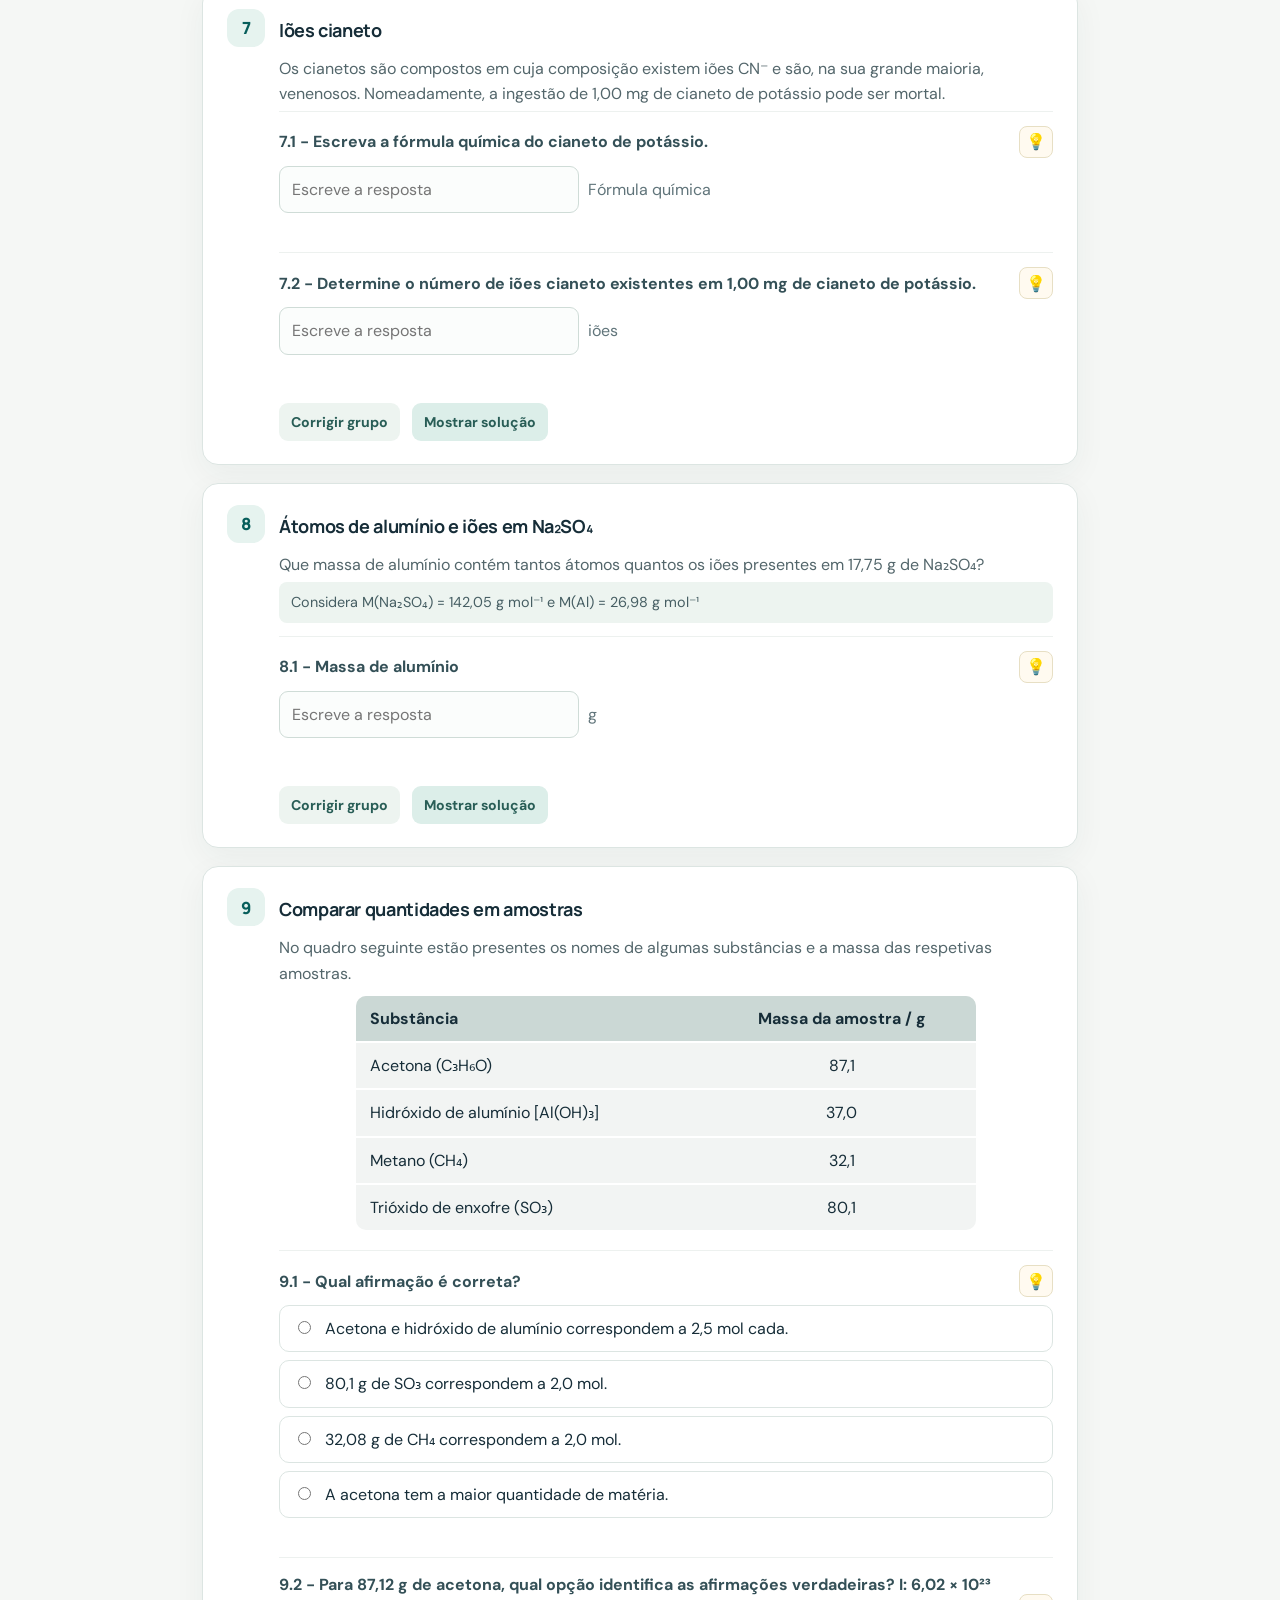
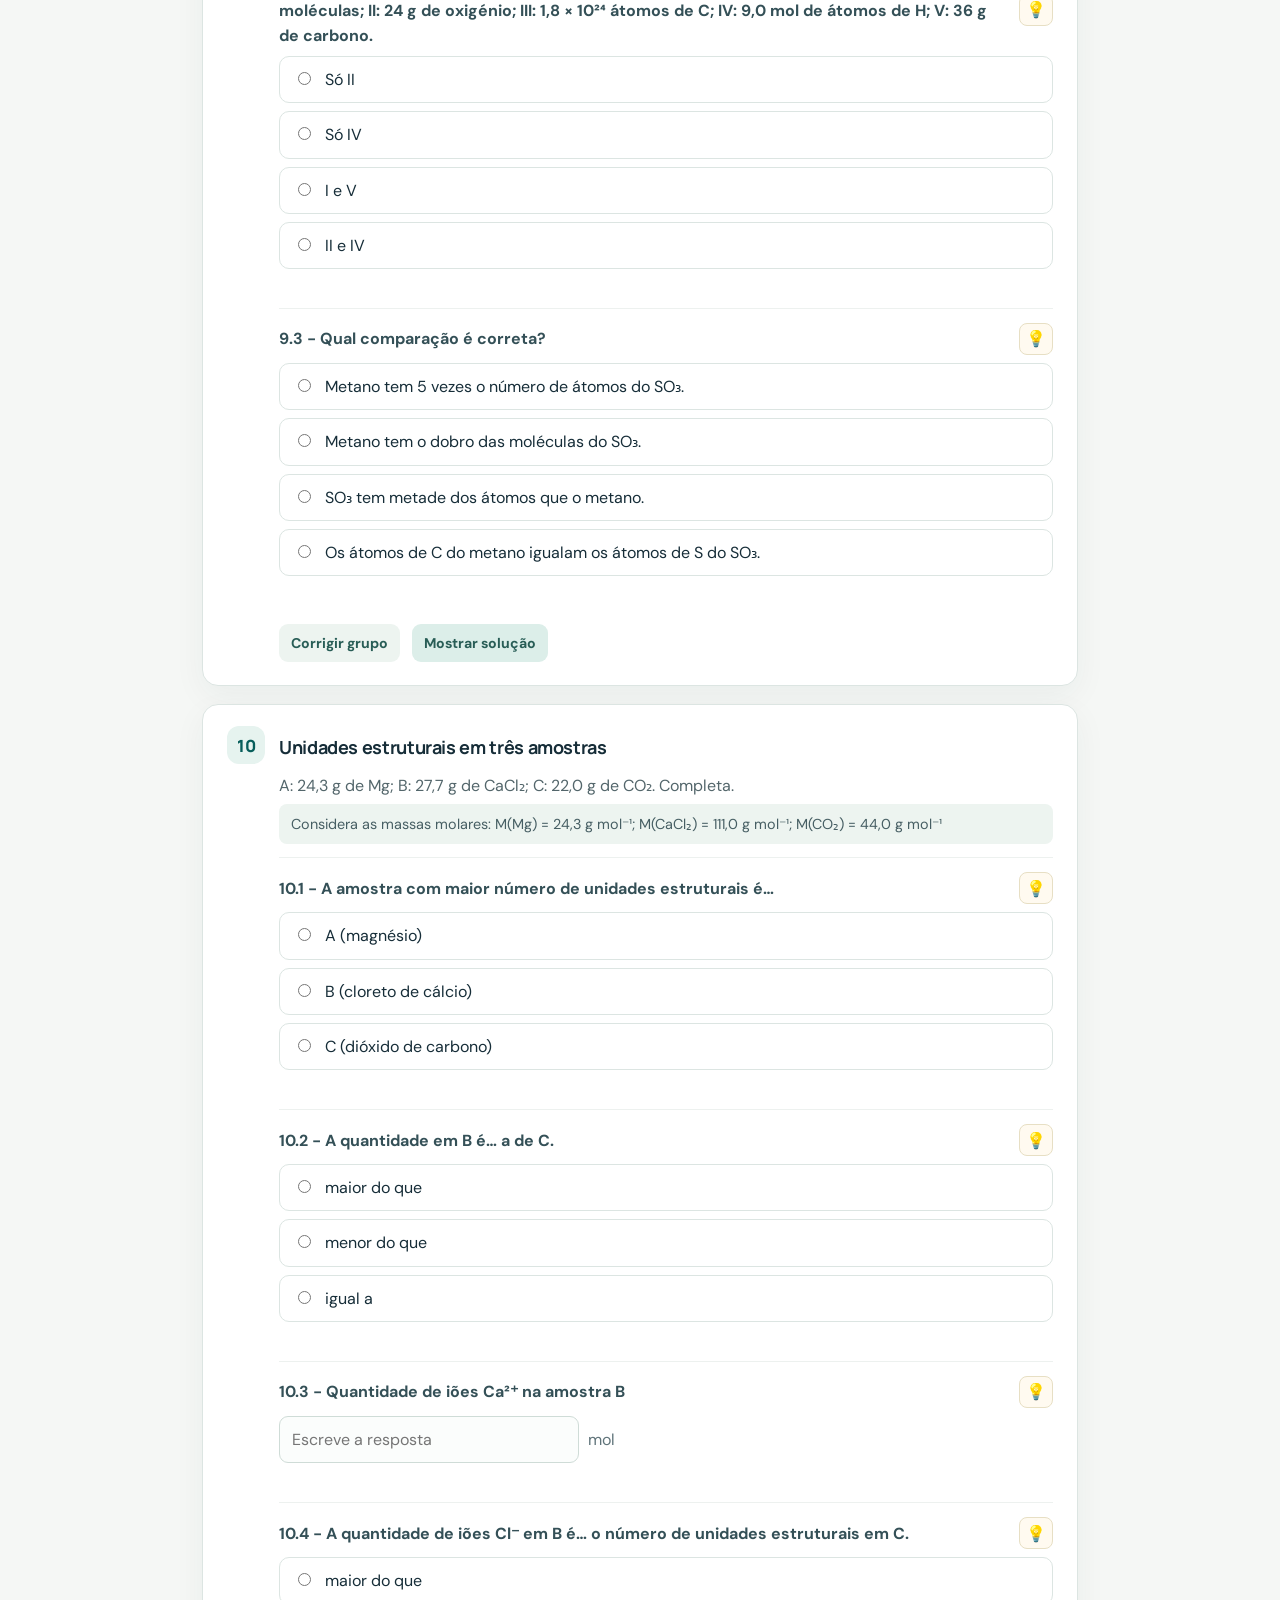
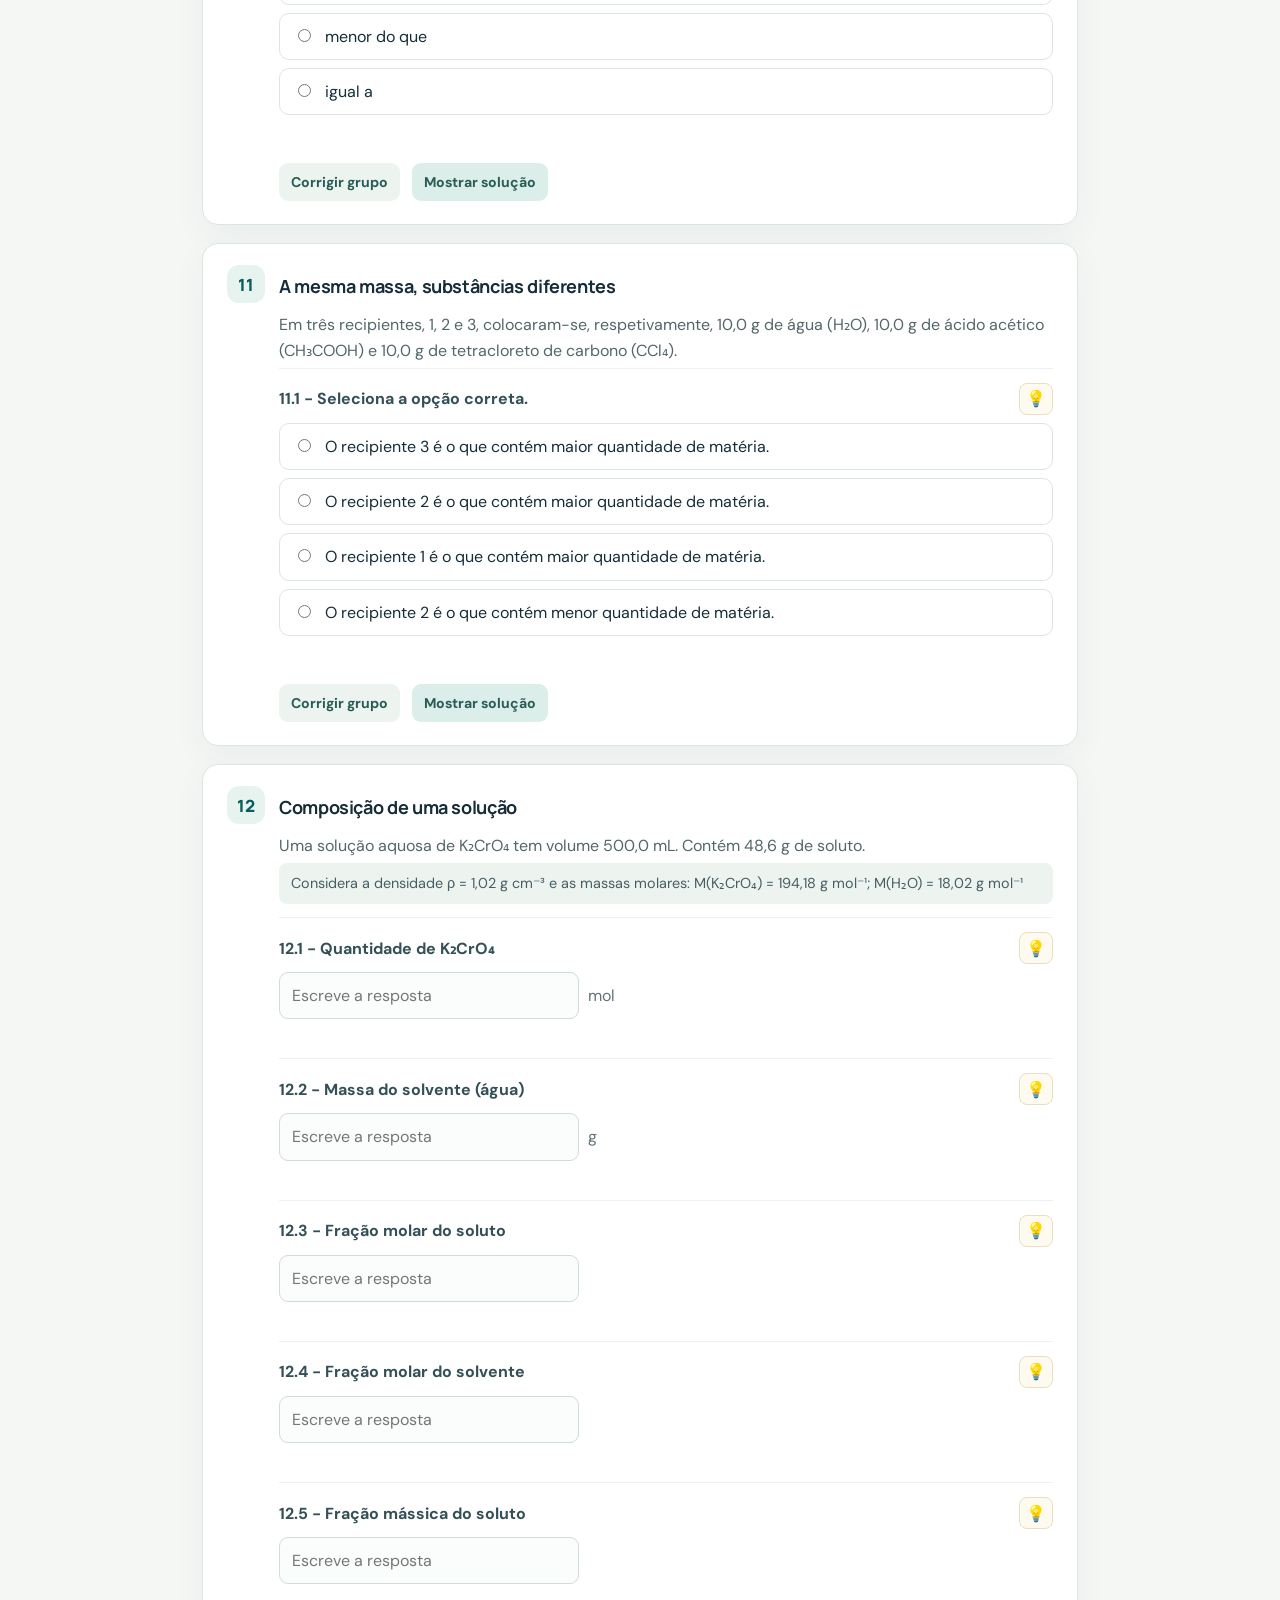
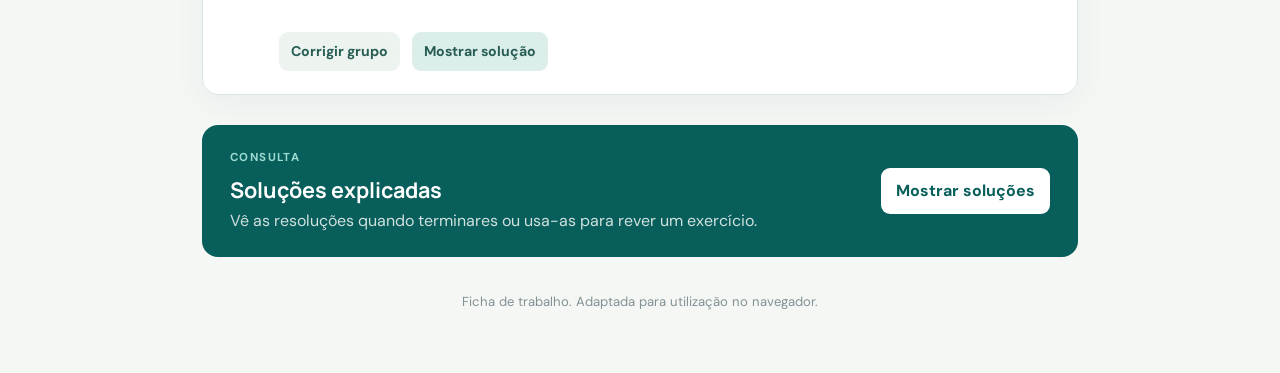
==== commit 5ac3cc29: "Add ficha-1 work sheet heading" ====
--- a/10ano/elementos-quimicos-e-sua-organizacao/1-4-quantidade-em-quimica/ficha-1/index.html
+++ b/10ano/elementos-quimicos-e-sua-organizacao/1-4-quantidade-em-quimica/ficha-1/index.html
@@ -5,7 +5,7 @@
   <meta name="viewport" content="width=device-width, initial-scale=1">
   <meta name="theme-color" content="#102b38">
   <title>Quantidade de matéria | Ficha interativa</title>
-  <link rel="stylesheet" href="style.css?v=20261119-5">
+  <link rel="stylesheet" href="style.css?v=20261119-6">
   <script src="app.js?v=20261119-4" defer></script>
 </head>
 <body>
@@ -21,7 +21,7 @@
   </header>
   <main>
     <section class="toolbar" aria-label="Controlos da ficha">
-      <p>Escreve os valores com unidades quando forem pedidas. Usa <strong>vírgula ou ponto</strong> nas casas decimais. Também podes usar notação científica. Para escrever expoentes, usa ^, por exemplo: 1,2 × 10^-23.</p>
+      <div class="toolbar-copy"><h2>Ficha de trabalho 1</h2><p>Escreve os valores com unidades quando forem pedidas. Usa <strong>vírgula ou ponto</strong> nas casas decimais. Também podes usar notação científica. Para escrever expoentes, usa ^, por exemplo: 1,2 × 10^-23.</p></div>
       <div class="toolbar-actions"><button id="check-all" class="button primary">Corrigir respostas</button><button id="reset" class="button quiet">Limpar ficha</button></div>
     </section>
     <div id="questions"></div>
--- a/10ano/elementos-quimicos-e-sua-organizacao/1-4-quantidade-em-quimica/ficha-1/style.css
+++ b/10ano/elementos-quimicos-e-sua-organizacao/1-4-quantidade-em-quimica/ficha-1/style.css
@@ -23,3 +23,5 @@
 
 .topic-line{display:flex;align-items:baseline;flex-wrap:wrap;column-gap:.35rem;row-gap:.2rem;margin:10px 0 4px}.topic-prefix{color:#c1d6d4;font-size:1rem}.topic-line h1{margin:0}
 
+.toolbar-copy h2{margin:0 0 6px;font:700 1rem Manrope,sans-serif;color:var(--teal-dark)}.toolbar-copy p{color:#b42318}
+
